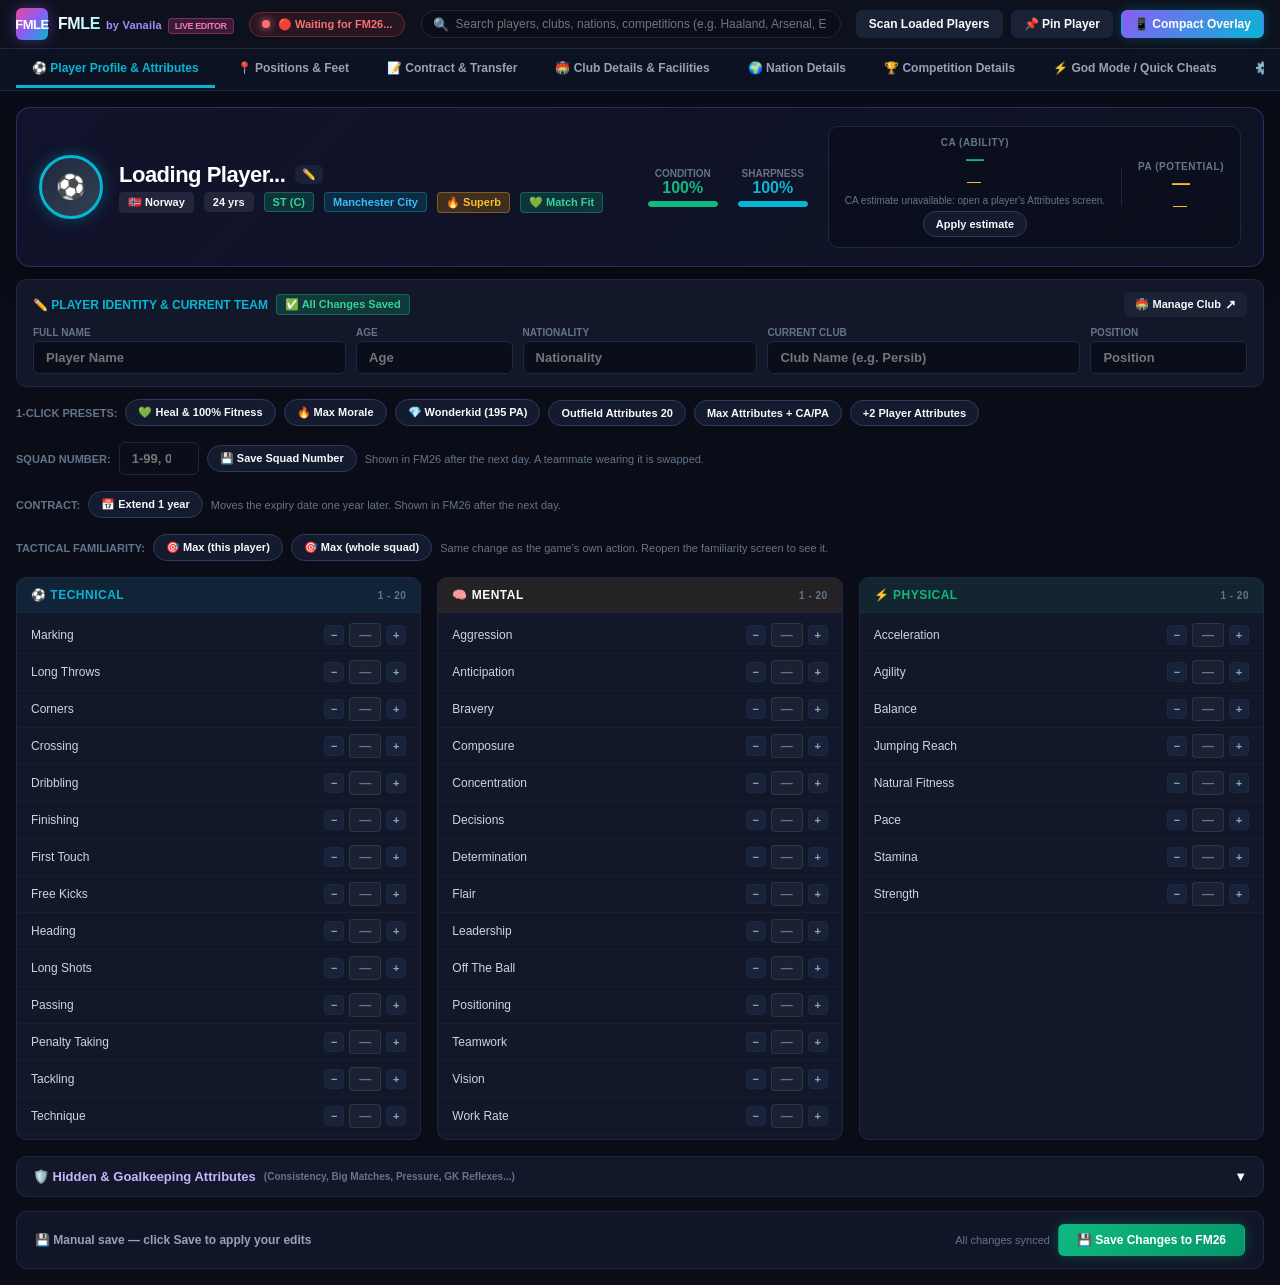
==== crates/fmlev-server/src/ui.html @ 1a57bc03 "fix: audit findings (rollback accounting, strict requests, native readback, UI save safety); docs an" ====
<!DOCTYPE html>
<html lang="en" class="dark">
<!-- Architecture Reference: Squad God Mode, Player Editor, Club Finances, Memory Scanner, fmlev 26 engine -->
<head>
  <meta charset="UTF-8">
  <meta name="viewport" content="width=device-width, initial-scale=1.0">
  <title>FMLE by Vanaila - Football Manager Live Editor</title>
  <style>
    :root {
      --bg-dark: #0a0d17;
      --bg-header: rgba(14, 18, 32, 0.96);
      --bg-card: #121829;
      --bg-card-hover: #182035;
      --bg-card-alt: #0e1424;
      --bg-input: #0a0e1a;
      --border-color: #1e2842;
      --border-light: #2d3b5e;
      --border-active: #06b6d4;

      --text-main: #f8fafc;
      --text-muted: #94a3b8;
      --text-dim: #64748b;

      /* Football Manager Attribute Colors */
      --fm-elite: #10b981;
      --fm-elite-bg: rgba(16, 185, 129, 0.16);
      --fm-elite-border: rgba(16, 185, 129, 0.4);

      --fm-good: #f59e0b;
      --fm-good-bg: rgba(245, 158, 11, 0.16);
      --fm-good-border: rgba(245, 158, 11, 0.4);

      --fm-avg: #94a3b8;
      --fm-avg-bg: rgba(148, 163, 184, 0.1);
      --fm-avg-border: rgba(148, 163, 184, 0.25);

      --fm-low: #ef4444;
      --fm-low-bg: rgba(239, 68, 68, 0.14);
      --fm-low-border: rgba(239, 68, 68, 0.35);

      --accent-cyan: #06b6d4;
      --accent-emerald: #10b981;
      --accent-purple: #8b5cf6;
      --accent-gold: #fbbf24;

      --radius-sm: 6px;
      --radius-md: 10px;
      --radius-lg: 14px;
    }

    * {
      box-sizing: border-box;
      margin: 0;
      padding: 0;
      font-family: -apple-system, BlinkMacSystemFont, "Segoe UI", Roboto, "Helvetica Neue", Arial, sans-serif;
    }

    body {
      background-color: var(--bg-dark);
      color: var(--text-main);
      min-height: 100vh;
      display: flex;
      flex-direction: column;
      overflow-x: hidden;
      font-size: 13px;
    }

    /* Scrollbars */
    ::-webkit-scrollbar { width: 6px; height: 6px; }
    ::-webkit-scrollbar-track { background: var(--bg-dark); }
    ::-webkit-scrollbar-thumb { background: #263352; border-radius: 3px; }
    ::-webkit-scrollbar-thumb:hover { background: #384b75; }

    /* Top Bar */
    header {
      background: var(--bg-header);
      backdrop-filter: blur(14px);
      border-bottom: 1px solid var(--border-color);
      position: sticky;
      top: 0;
      z-index: 100;
      padding: 8px 16px;
    }

    .topbar-container {
      max-width: 1440px;
      margin: 0 auto;
      display: flex;
      align-items: center;
      justify-content: space-between;
      gap: 12px;
      flex-wrap: wrap;
    }

    .brand-section {
      display: flex;
      align-items: center;
      gap: 10px;
    }

    .brand-logo {
      width: 32px;
      height: 32px;
      border-radius: var(--radius-sm);
      background: linear-gradient(135deg, #8b5cf6, #06b6d4);
      display: flex;
      align-items: center;
      justify-content: center;
      font-weight: 900;
      font-size: 15px;
      color: #fff;
      box-shadow: 0 0 14px rgba(139, 92, 246, 0.4);
    }

    .brand-name {
      font-weight: 800;
      font-size: 15px;
      letter-spacing: -0.4px;
      display: flex;
      align-items: center;
      gap: 6px;
    }

    .badge-sub {
      background: rgba(139, 92, 246, 0.2);
      color: #a78bfa;
      font-size: 9px;
      padding: 2px 6px;
      border-radius: 4px;
      font-weight: 700;
      border: 1px solid rgba(139, 92, 246, 0.35);
      text-transform: uppercase;
    }

    /* Auto-Sync Status Indicator */
    .sync-indicator {
      display: flex;
      align-items: center;
      gap: 8px;
      padding: 5px 12px;
      border-radius: 20px;
      font-size: 11px;
      font-weight: 600;
      cursor: pointer;
      transition: all 0.2s;
    }

    .sync-indicator.synced {
      background: rgba(16, 185, 129, 0.12);
      border: 1px solid rgba(16, 185, 129, 0.4);
      color: #34d399;
    }

    .sync-indicator.unsynced {
      background: rgba(239, 68, 68, 0.12);
      border: 1px solid rgba(239, 68, 68, 0.35);
      color: #f87171;
    }

    .sync-dot {
      width: 8px;
      height: 8px;
      border-radius: 50%;
      background: currentColor;
      box-shadow: 0 0 8px currentColor;
      animation: pulse 2s infinite;
    }

    @keyframes pulse {
      0%, 100% { opacity: 1; transform: scale(1); }
      50% { opacity: 0.5; transform: scale(0.9); }
    }

    /* Search Bar with Autocomplete Dropdown */
    .search-wrapper {
      position: relative;
      flex: 1;
      max-width: 420px;
      min-width: 240px;
    }

    .search-input-box {
      width: 100%;
      background: var(--bg-input);
      border: 1px solid var(--border-color);
      border-radius: 20px;
      padding: 6px 14px 6px 34px;
      color: var(--text-main);
      font-size: 12px;
      outline: none;
      transition: border-color 0.2s, box-shadow 0.2s;
    }

    .search-input-box:focus {
      border-color: var(--accent-cyan);
      box-shadow: 0 0 10px rgba(6, 182, 212, 0.25);
    }

    .search-icon {
      position: absolute;
      left: 12px;
      top: 50%;
      transform: translateY(-50%);
      font-size: 13px;
      color: var(--text-dim);
      pointer-events: none;
    }

    .search-clear {
      position: absolute;
      right: 12px;
      top: 50%;
      transform: translateY(-50%);
      cursor: pointer;
      color: var(--text-dim);
      display: none;
      font-size: 14px;
    }

    .search-dropdown {
      position: absolute;
      top: 100%;
      left: 0;
      right: 0;
      margin-top: 6px;
      background: #111728;
      border: 1px solid var(--border-light);
      border-radius: var(--radius-md);
      box-shadow: 0 14px 30px rgba(0, 0, 0, 0.65);
      z-index: 200;
      max-height: 380px;
      overflow-y: auto;
      display: none;
    }

    .search-section-title {
      padding: 6px 12px;
      font-size: 10px;
      font-weight: 700;
      color: var(--text-dim);
      text-transform: uppercase;
      letter-spacing: 0.5px;
      background: rgba(0, 0, 0, 0.2);
    }

    .search-item {
      padding: 8px 12px;
      display: flex;
      align-items: center;
      justify-content: space-between;
      cursor: pointer;
      transition: background 0.15s;
      border-bottom: 1px solid rgba(255, 255, 255, 0.04);
    }

    .search-item:hover, .search-item.highlighted {
      background: rgba(6, 182, 212, 0.12);
    }

    .search-item-info {
      display: flex;
      align-items: center;
      gap: 10px;
    }

    .search-item-avatar {
      width: 28px;
      height: 28px;
      border-radius: 50%;
      background: #1e2842;
      display: flex;
      align-items: center;
      justify-content: center;
      font-size: 11px;
      font-weight: 700;
      color: var(--accent-cyan);
    }

    .search-item-name {
      font-weight: 600;
      font-size: 12px;
      color: var(--text-main);
    }

    .search-item-meta {
      font-size: 11px;
      color: var(--text-muted);
    }

    .search-item-badge {
      font-size: 10px;
      padding: 2px 6px;
      border-radius: 4px;
      font-weight: 700;
      background: rgba(245, 158, 11, 0.15);
      color: #fbbf24;
      border: 1px solid rgba(245, 158, 11, 0.3);
    }

    /* Controls right */
    .top-controls {
      display: flex;
      align-items: center;
      gap: 8px;
    }

    .btn {
      padding: 6px 12px;
      border-radius: var(--radius-sm);
      font-size: 12px;
      font-weight: 600;
      border: 1px solid transparent;
      cursor: pointer;
      display: inline-flex;
      align-items: center;
      gap: 6px;
      transition: all 0.15s;
      background: #1a2236;
      color: var(--text-main);
    }

    .btn:hover {
      background: #232d47;
      border-color: #384b75;
    }

    .btn-primary {
      background: linear-gradient(135deg, #8b5cf6, #06b6d4);
      color: #fff;
      box-shadow: 0 0 12px rgba(6, 182, 212, 0.3);
    }

    .btn-primary:hover {
      background: linear-gradient(135deg, #7c3aed, #0891b2);
      box-shadow: 0 0 16px rgba(6, 182, 212, 0.5);
    }

    .btn-emerald {
      background: linear-gradient(135deg, #10b981, #059669);
      color: #fff;
      box-shadow: 0 0 12px rgba(16, 185, 129, 0.3);
    }

    .btn-emerald:hover {
      background: linear-gradient(135deg, #059669, #047857);
    }

    .btn-pinned {
      background: rgba(139, 92, 246, 0.25);
      border-color: #8b5cf6;
      color: #c4b5fd;
    }

    /* Tabs Bar */
    .tabs-nav {
      background: #0d1222;
      border-bottom: 1px solid var(--border-color);
      padding: 2px 16px;
    }

    .tabs-container {
      max-width: 1440px;
      margin: 0 auto;
      display: flex;
      gap: 6px;
      overflow-x: auto;
    }

    .tab-btn {
      padding: 10px 16px;
      font-size: 12px;
      font-weight: 700;
      color: var(--text-muted);
      background: transparent;
      border: none;
      border-bottom: 3px solid transparent;
      cursor: pointer;
      display: flex;
      align-items: center;
      gap: 7px;
      white-space: nowrap;
      transition: all 0.2s;
    }

    .tab-btn:hover {
      color: var(--text-main);
    }

    .tab-btn.active {
      color: var(--accent-cyan);
      border-bottom-color: var(--accent-cyan);
    }

    /* Main Container */
    main {
      flex: 1;
      max-width: 1440px;
      margin: 0 auto;
      width: 100%;
      padding: 16px;
    }

    .tab-view {
      display: none;
      animation: fadeIn 0.2s ease-in-out;
    }

    .tab-view.active {
      display: block;
    }

    @keyframes fadeIn {
      from { opacity: 0; transform: translateY(4px); }
      to { opacity: 1; transform: translateY(0); }
    }

    /* Card styling */
    .card {
      background: var(--bg-card);
      border: 1px solid var(--border-color);
      border-radius: var(--radius-md);
      padding: 16px;
      position: relative;
      margin-bottom: 14px;
    }

    /* Player Profile Header Card */
    .player-header-card {
      background: linear-gradient(135deg, rgba(30, 27, 75, 0.4), rgba(14, 20, 36, 0.95));
      border: 1px solid rgba(139, 92, 246, 0.3);
      border-radius: var(--radius-lg);
      padding: 18px 22px;
      display: flex;
      align-items: center;
      justify-content: space-between;
      gap: 20px;
      flex-wrap: wrap;
      box-shadow: 0 10px 30px rgba(0, 0, 0, 0.35);
    }

    .player-identity {
      display: flex;
      align-items: center;
      gap: 16px;
    }

    .player-avatar {
      width: 64px;
      height: 64px;
      border-radius: 50%;
      background: linear-gradient(135deg, #1e293b, #334155);
      border: 3px solid var(--accent-cyan);
      display: flex;
      align-items: center;
      justify-content: center;
      font-size: 24px;
      box-shadow: 0 0 16px rgba(6, 182, 212, 0.35);
    }

    .player-name-row {
      display: flex;
      align-items: center;
      gap: 10px;
      margin-bottom: 4px;
    }

    .player-name-display {
      font-size: 22px;
      font-weight: 800;
      color: #fff;
      letter-spacing: -0.5px;
    }

    .player-meta-row {
      display: flex;
      align-items: center;
      gap: 10px;
      flex-wrap: wrap;
    }

    .pill-badge {
      font-size: 11px;
      padding: 3px 8px;
      border-radius: 4px;
      font-weight: 700;
      display: inline-flex;
      align-items: center;
      gap: 5px;
    }

    .badge-pos {
      background: rgba(16, 185, 129, 0.2);
      color: #34d399;
      border: 1px solid rgba(16, 185, 129, 0.4);
    }

    .badge-club {
      background: rgba(6, 182, 212, 0.15);
      color: #38bdf8;
      border: 1px solid rgba(6, 182, 212, 0.35);
    }

    .badge-nat {
      background: rgba(255, 255, 255, 0.08);
      color: var(--text-main);
      border: 1px solid var(--border-color);
    }

    .badge-muted {
      background: rgba(100, 116, 139, 0.12);
      color: var(--text-dim);
      border: 1px dashed rgba(100, 116, 139, 0.35);
      font-style: italic;
    }

    .badge-live {
      display: inline-flex;
      align-items: center;
      gap: 3px;
      background: rgba(239, 68, 68, 0.2);
      border: 1px solid rgba(239, 68, 68, 0.5);
      color: #fca5a5;
      font-size: 10px;
      font-weight: 800;
      padding: 1px 7px;
      border-radius: 4px;
      letter-spacing: 0.5px;
      text-transform: uppercase;
      box-shadow: 0 0 8px rgba(239, 68, 68, 0.25);
      vertical-align: middle;
    }

    .live-badge-sm {
      background: rgba(239, 68, 68, 0.2);
      border: 1px solid rgba(239, 68, 68, 0.5);
      color: #fca5a5;
      font-size: 9px;
      font-weight: 800;
      padding: 0 4px;
      border-radius: 3px;
      vertical-align: middle;
      margin-left: 4px;
    }

    .synced-ago-text {
      font-size: 11px;
      color: var(--text-dim);
      font-weight: 500;
      vertical-align: middle;
      margin-left: 2px;
    }

    .badge-morale {
      background: rgba(245, 158, 11, 0.2);
      color: #fbbf24;
      border: 1px solid rgba(245, 158, 11, 0.4);
    }

    .badge-fit {
      background: rgba(16, 185, 129, 0.2);
      color: #34d399;
      border: 1px solid rgba(16, 185, 129, 0.4);
    }

    .badge-injured {
      background: rgba(239, 68, 68, 0.2);
      color: #f87171;
      border: 1px solid rgba(239, 68, 68, 0.4);
    }

    /* Player Fitness Rings */
    .fitness-metrics {
      display: flex;
      align-items: center;
      gap: 20px;
    }

    .metric-group {
      text-align: center;
    }

    .metric-bar-bg {
      width: 70px;
      height: 6px;
      background: #1e293b;
      border-radius: 3px;
      overflow: hidden;
      margin-top: 4px;
    }

    .metric-bar-fill {
      height: 100%;
      background: var(--accent-emerald);
      border-radius: 3px;
      transition: width 0.3s;
    }

    .metric-bar-fill.sharpness {
      background: var(--accent-cyan);
    }

    /* CA / PA Card */
    .ca-pa-container {
      display: flex;
      align-items: center;
      gap: 16px;
      background: rgba(10, 14, 26, 0.7);
      padding: 10px 16px;
      border-radius: var(--radius-md);
      border: 1px solid var(--border-color);
    }

    .ca-pa-block {
      text-align: center;
    }

    .ca-pa-label {
      font-size: 10px;
      font-weight: 700;
      color: var(--text-dim);
      text-transform: uppercase;
      letter-spacing: 0.5px;
    }

    .ca-pa-val-input {
      font-size: 18px;
      font-weight: 900;
      width: 52px;
      text-align: center;
      background: transparent;
      border: 1px solid transparent;
      border-radius: 4px;
      color: #fff;
      outline: none;
    }

    .ca-pa-val-input:hover, .ca-pa-val-input:focus {
      background: var(--bg-input);
      border-color: var(--accent-cyan);
    }

    .ca-color { color: var(--accent-emerald); }
    .pa-color { color: var(--accent-gold); }

    .star-rating {
      color: var(--accent-gold);
      font-size: 14px;
      letter-spacing: 2px;
      margin-top: 2px;
    }

    /* Presets Bar */
    .presets-bar {
      display: flex;
      align-items: center;
      gap: 8px;
      margin: 12px 0 16px;
      flex-wrap: wrap;
    }

    .preset-btn {
      padding: 6px 12px;
      border-radius: 20px;
      font-size: 11px;
      font-weight: 700;
      background: #141b2f;
      border: 1px solid var(--border-light);
      color: var(--text-main);
      cursor: pointer;
      display: inline-flex;
      align-items: center;
      gap: 6px;
      transition: all 0.15s;
    }

    .preset-btn:hover {
      border-color: var(--accent-cyan);
      transform: translateY(-1px);
      box-shadow: 0 4px 12px rgba(0, 0, 0, 0.3);
    }

    /* 3-Column Attribute Grid */
    .attributes-columns {
      display: grid;
      grid-template-columns: repeat(3, 1fr);
      gap: 16px;
      margin-bottom: 16px;
    }

    .attr-column-card {
      background: var(--bg-card);
      border: 1px solid var(--border-color);
      border-radius: var(--radius-md);
      overflow: hidden;
    }

    .attr-column-header {
      padding: 10px 14px;
      font-size: 12px;
      font-weight: 800;
      letter-spacing: 0.5px;
      text-transform: uppercase;
      border-bottom: 1px solid var(--border-color);
      display: flex;
      align-items: center;
      justify-content: space-between;
    }

    .header-tech { background: rgba(6, 182, 212, 0.08); color: var(--accent-cyan); }
    .header-mental { background: rgba(245, 158, 11, 0.08); color: var(--accent-good); }
    .header-phys { background: rgba(16, 185, 129, 0.08); color: var(--accent-emerald); }
    .header-hidden { background: rgba(139, 92, 246, 0.08); color: #c4b5fd; }

    .attr-list {
      padding: 4px 0;
    }

    .attr-row {
      display: flex;
      align-items: center;
      justify-content: space-between;
      padding: 6px 14px;
      border-bottom: 1px solid rgba(255, 255, 255, 0.03);
      transition: background 0.15s;
    }

    .attr-row:hover {
      background: rgba(255, 255, 255, 0.02);
    }

    .attr-name {
      font-weight: 500;
      font-size: 12px;
      color: #cbd5e1;
    }

    .attr-controls {
      display: flex;
      align-items: center;
      gap: 5px;
    }

    .attr-stepper {
      width: 20px;
      height: 20px;
      border-radius: 4px;
      background: #182238;
      border: 1px solid var(--border-color);
      color: var(--text-muted);
      cursor: pointer;
      display: flex;
      align-items: center;
      justify-content: center;
      font-size: 11px;
      font-weight: bold;
      transition: all 0.1s;
    }

    .attr-stepper:hover {
      background: var(--accent-cyan);
      color: #fff;
    }

    .attr-val-box {
      width: 32px;
      height: 24px;
      border-radius: 4px;
      text-align: center;
      font-weight: 800;
      font-size: 12px;
      line-height: 24px;
      cursor: text;
      border: 1px solid transparent;
      outline: none;
      padding: 0;
    }

    .attr-val-box:focus {
      border-color: var(--accent-cyan);
      box-shadow: 0 0 6px rgba(6, 182, 212, 0.35);
    }

    .attr-val-box::placeholder {
      color: var(--text-dim);
      opacity: 1;
    }

    /* Color Tiers for FM Attributes */
    .tier-elite {
      background: var(--fm-elite-bg);
      border-color: var(--fm-elite-border);
      color: #6ee7b7;
      font-weight: 900;
    }

    .tier-good {
      background: var(--fm-good-bg);
      border-color: var(--fm-good-border);
      color: #fde68a;
    }

    .tier-avg {
      background: var(--fm-avg-bg);
      border-color: var(--fm-avg-border);
      color: #cbd5e1;
    }

    .tier-low {
      background: var(--fm-low-bg);
      border-color: var(--fm-low-border);
      color: #fca5a5;
    }

    .tier-unexposed {
      background: rgba(100, 116, 139, 0.1);
      border-color: rgba(100, 116, 139, 0.25);
      color: var(--text-dim);
      cursor: help;
    }

    /* Manual Save Action Bar */
    .action-control-bar {
      display: flex;
      align-items: center;
      justify-content: space-between;
      gap: 16px;
      background: #101628;
      padding: 12px 18px;
      border-radius: var(--radius-md);
      border: 1px solid var(--border-color);
      margin-top: 14px;
    }

    .toggle-wrapper {
      display: flex;
      align-items: center;
      gap: 8px;
      font-size: 12px;
      font-weight: 600;
      color: var(--text-muted);
      cursor: pointer;
    }

    .switch {
      position: relative;
      display: inline-block;
      width: 36px;
      height: 20px;
    }

    .switch input { opacity: 0; width: 0; height: 0; }

    .slider {
      position: absolute;
      cursor: pointer;
      top: 0; left: 0; right: 0; bottom: 0;
      background-color: #334155;
      transition: .2s;
      border-radius: 20px;
    }

    .slider:before {
      position: absolute;
      content: "";
      height: 14px;
      width: 14px;
      left: 3px;
      bottom: 3px;
      background-color: white;
      transition: .2s;
      border-radius: 50%;
    }

    input:checked + .slider {
      background-color: var(--accent-cyan);
    }

    input:checked + .slider:before {
      transform: translateX(16px);
    }

    /* Contract Tab Layout */
    .form-grid {
      display: grid;
      grid-template-columns: repeat(auto-fit, minmax(280px, 1fr));
      gap: 16px;
    }

    .form-group {
      margin-bottom: 12px;
    }

    .form-label {
      font-size: 11px;
      font-weight: 700;
      color: var(--text-muted);
      margin-bottom: 6px;
      display: flex;
      justify-content: space-between;
      text-transform: uppercase;
      letter-spacing: 0.4px;
    }

    .form-control {
      width: 100%;
      background: var(--bg-input);
      border: 1px solid var(--border-color);
      border-radius: var(--radius-sm);
      padding: 8px 12px;
      color: var(--text-main);
      font-size: 13px;
      font-weight: 600;
      outline: none;
      transition: border-color 0.2s;
    }

    .form-control:focus {
      border-color: var(--accent-cyan);
    }

    /* Club & Squad God Mode Tab */
    .god-grid {
      display: grid;
      grid-template-columns: repeat(auto-fit, minmax(280px, 1fr));
      gap: 14px;
      margin-bottom: 20px;
    }

    .god-card {
      background: #10162a;
      border: 1px solid var(--border-color);
      border-radius: var(--radius-md);
      padding: 16px;
      display: flex;
      flex-direction: column;
      justify-content: space-between;
      transition: border-color 0.2s;
    }

    .god-card:hover {
      border-color: var(--border-light);
    }

    .god-card-title {
      font-weight: 800;
      font-size: 14px;
      margin-bottom: 6px;
      display: flex;
      align-items: center;
      gap: 8px;
    }

    .god-card-desc {
      font-size: 12px;
      color: var(--text-muted);
      margin-bottom: 14px;
      line-height: 1.4;
    }

    /* Facilities range sliders */
    .facility-row {
      display: flex;
      align-items: center;
      gap: 12px;
      margin-bottom: 10px;
    }

    .facility-name {
      width: 160px;
      font-weight: 600;
      font-size: 12px;
    }

    .facility-slider {
      flex: 1;
      accent-color: var(--accent-emerald);
      cursor: pointer;
    }

    .facility-val {
      width: 32px;
      text-align: center;
      font-weight: 800;
      padding: 2px 6px;
      border-radius: 4px;
    }

    /* Stepper Controls */
    .stepper-input-group {
      display: flex;
      align-items: center;
      gap: 6px;
    }

    .stepper-btn {
      width: 28px;
      height: 28px;
      border-radius: var(--radius-sm);
      background: #182238;
      border: 1px solid var(--border-color);
      color: var(--text-muted);
      cursor: pointer;
      display: flex;
      align-items: center;
      justify-content: center;
      font-size: 14px;
      font-weight: bold;
      transition: all 0.15s;
      flex-shrink: 0;
    }

    .stepper-btn:hover {
      background: var(--accent-cyan);
      color: #fff;
      border-color: var(--accent-cyan);
    }

    /* Youth Rating Gauge & Tiers */
    .youth-gauge-container {
      background: rgba(10, 14, 26, 0.85);
      border: 1px solid var(--border-color);
      border-radius: var(--radius-md);
      padding: 16px 20px;
      margin-bottom: 16px;
    }

    .gauge-header {
      display: flex;
      align-items: center;
      justify-content: space-between;
      margin-bottom: 8px;
    }

    .gauge-bar-track {
      width: 100%;
      height: 14px;
      background: #182238;
      border-radius: 7px;
      position: relative;
      overflow: hidden;
      margin: 10px 0;
      border: 1px solid rgba(255, 255, 255, 0.05);
    }

    .gauge-bar-fill {
      height: 100%;
      border-radius: 7px;
      background: linear-gradient(90deg, #ef4444 0%, #f59e0b 30%, #10b981 60%, #06b6d4 85%, #8b5cf6 100%);
      transition: width 0.3s cubic-bezier(0.4, 0, 0.2, 1);
      box-shadow: 0 0 12px rgba(6, 182, 212, 0.5);
    }

    .gauge-markers {
      display: flex;
      justify-content: space-between;
      font-size: 10px;
      color: var(--text-dim);
      font-weight: 600;
    }

    .rating-tier-badge {
      font-size: 11px;
      padding: 4px 10px;
      border-radius: 12px;
      font-weight: 700;
      letter-spacing: 0.3px;
      display: inline-flex;
      align-items: center;
      gap: 6px;
      transition: all 0.2s;
    }

    .tier-wonderkid {
      background: linear-gradient(135deg, rgba(139, 92, 246, 0.25), rgba(6, 182, 212, 0.25));
      border: 1px solid #8b5cf6;
      color: #c4b5fd;
      box-shadow: 0 0 12px rgba(139, 92, 246, 0.4);
    }

    /* Affiliated Clubs Manager */
    .affiliate-grid {
      display: grid;
      grid-template-columns: repeat(auto-fill, minmax(280px, 1fr));
      gap: 12px;
      margin: 12px 0;
    }

    .affiliate-card {
      background: #0e1424;
      border: 1px solid var(--border-color);
      border-radius: var(--radius-sm);
      padding: 12px;
      display: flex;
      flex-direction: column;
      justify-content: space-between;
      gap: 10px;
      transition: all 0.2s;
    }

    .affiliate-card:hover {
      border-color: var(--border-light);
      transform: translateY(-1px);
    }

    .affiliate-card-header {
      display: flex;
      align-items: center;
      justify-content: space-between;
    }

    .affiliate-card-title {
      font-weight: 700;
      font-size: 13px;
      color: var(--text-main);
      display: flex;
      align-items: center;
      gap: 6px;
    }

    .affiliate-badges {
      display: flex;
      flex-wrap: wrap;
      gap: 5px;
    }

    .affiliate-badge {
      font-size: 10px;
      padding: 2px 7px;
      border-radius: 4px;
      font-weight: 600;
      background: rgba(255, 255, 255, 0.05);
      color: var(--text-dim);
      border: 1px solid transparent;
    }

    .affiliate-badge.active {
      background: rgba(6, 182, 212, 0.15);
      color: #38bdf8;
      border-color: rgba(6, 182, 212, 0.35);
    }

    .affiliate-badge.fee {
      background: rgba(16, 185, 129, 0.15);
      color: #34d399;
      border-color: rgba(16, 185, 129, 0.35);
    }

    .affiliate-badge.haven {
      background: rgba(139, 92, 246, 0.18);
      color: #c4b5fd;
      border-color: rgba(139, 92, 246, 0.35);
    }

    .btn-remove-affiliate {
      background: rgba(239, 68, 68, 0.12);
      border: 1px solid rgba(239, 68, 68, 0.3);
      color: #f87171;
      padding: 3px 8px;
      border-radius: 4px;
      font-size: 11px;
      font-weight: 600;
      cursor: pointer;
      transition: all 0.15s;
    }

    .btn-remove-affiliate:hover {
      background: rgba(239, 68, 68, 0.25);
      border-color: #ef4444;
      color: #fff;
    }

    /* Toast */
    #toast-container {
      position: fixed;
      bottom: 20px;
      right: 20px;
      z-index: 99999;
      display: flex;
      flex-direction: column;
      gap: 8px;
      max-width: 380px;
    }

    .toast {
      background: rgba(18, 24, 42, 0.96);
      border: 1px solid var(--border-light);
      border-left: 4px solid var(--accent-cyan);
      backdrop-filter: blur(10px);
      padding: 12px 16px;
      border-radius: var(--radius-sm);
      font-size: 12px;
      box-shadow: 0 10px 25px rgba(0, 0, 0, 0.5);
      animation: slideIn 0.25s ease;
      display: flex;
      align-items: center;
      gap: 10px;
    }

    .toast.success { border-left-color: var(--accent-emerald); }
    .toast.warning { border-left-color: var(--accent-gold); }
    .toast.error { border-left-color: var(--fm-low); }

    @keyframes slideIn {
      from { transform: translateX(100%); opacity: 0; }
      to { transform: translateX(0); opacity: 1; }
    }

    /* Compact In-Game Overlay Mode */
    body.mode-compact-overlay {
      max-width: 440px;
      margin: 0 auto;
      border-left: 1px solid var(--border-color);
      border-right: 1px solid var(--border-color);
      background: #090c16;
    }

    body.mode-compact-overlay .topbar-container {
      flex-direction: column;
      align-items: stretch;
      gap: 8px;
    }

    body.mode-compact-overlay .search-wrapper {
      max-width: 100%;
    }

    body.mode-compact-overlay .attributes-columns {
      grid-template-columns: 1fr;
    }

    body.mode-compact-overlay .player-header-card {
      padding: 14px;
      flex-direction: column;
      align-items: stretch;
      gap: 12px;
    }

    body.mode-compact-overlay .player-name-display {
      font-size: 18px;
    }

    body.mode-compact-overlay .fitness-metrics {
      justify-content: space-between;
    }

    body.mode-compact-overlay .ca-pa-container {
      justify-content: space-around;
    }

    body.mode-compact-overlay .pitch-layout {
      grid-template-columns: 1fr;
    }

    /* Tactical Pitch & Position Editor */
    .pitch-layout {
      display: grid;
      grid-template-columns: 330px 1fr;
      gap: 20px;
      align-items: start;
    }

    .pitch-container {
      background: #09131d;
      border: 1px solid var(--border-color);
      border-radius: var(--radius-lg);
      padding: 16px;
      display: flex;
      flex-direction: column;
      align-items: center;
      box-shadow: 0 10px 25px rgba(0, 0, 0, 0.4);
    }

    .football-pitch {
      width: 290px;
      height: 440px;
      background: linear-gradient(180deg, #064e3b 0%, #047857 25%, #064e3b 50%, #047857 75%, #064e3b 100%);
      border: 2px solid rgba(255, 255, 255, 0.5);
      border-radius: 8px;
      position: relative;
      padding: 14px 10px;
      display: flex;
      flex-direction: column;
      justify-content: space-between;
      box-shadow: inset 0 0 40px rgba(0, 0, 0, 0.5);
      overflow: hidden;
    }

    /* Pitch Markings */
    .pitch-line-half {
      position: absolute;
      top: 50%;
      left: 0;
      right: 0;
      height: 1px;
      background: rgba(255, 255, 255, 0.35);
      pointer-events: none;
    }
    .pitch-circle-center {
      position: absolute;
      top: 50%;
      left: 50%;
      width: 70px;
      height: 70px;
      transform: translate(-50%, -50%);
      border: 1px solid rgba(255, 255, 255, 0.35);
      border-radius: 50%;
      pointer-events: none;
    }
    .pitch-box-top {
      position: absolute;
      top: 0;
      left: 50%;
      width: 120px;
      height: 48px;
      transform: translateX(-50%);
      border: 1px solid rgba(255, 255, 255, 0.35);
      border-top: none;
      pointer-events: none;
    }
    .pitch-box-bottom {
      position: absolute;
      bottom: 0;
      left: 50%;
      width: 120px;
      height: 48px;
      transform: translateX(-50%);
      border: 1px solid rgba(255, 255, 255, 0.35);
      border-bottom: none;
      pointer-events: none;
    }

    .pitch-row {
      display: flex;
      justify-content: space-around;
      align-items: center;
      position: relative;
      z-index: 2;
    }

    .pitch-node {
      width: 44px;
      height: 44px;
      border-radius: 50%;
      display: flex;
      flex-direction: column;
      align-items: center;
      justify-content: center;
      font-weight: 900;
      cursor: pointer;
      user-select: none;
      transition: all 0.15s ease;
      box-shadow: 0 4px 8px rgba(0, 0, 0, 0.5);
      border: 2px solid transparent;
      line-height: 1;
    }
    .pitch-node:hover {
      transform: scale(1.15);
      z-index: 10;
      box-shadow: 0 0 14px rgba(255, 255, 255, 0.8);
    }

    .pitch-node .node-role {
      font-size: 10px;
      letter-spacing: -0.3px;
    }
    .pitch-node .node-val {
      font-size: 11px;
      margin-top: 1px;
    }

    /* Position Color Tiers */
    .pos-natural {
      background: #10b981;
      color: #022c22;
      border-color: #a7f3d0;
      box-shadow: 0 0 12px rgba(16, 185, 129, 0.8);
    }
    .pos-accomplished {
      background: #059669;
      color: #ecfdf5;
      border-color: #6ee7b7;
    }
    .pos-competent {
      background: #f59e0b;
      color: #451a03;
      border-color: #fde68a;
    }
    .pos-unconvincing {
      background: #ea580c;
      color: #fff;
      border-color: #fed7aa;
    }
    .pos-ineffectual {
      background: rgba(15, 23, 42, 0.75);
      color: #94a3b8;
      border-color: rgba(255, 255, 255, 0.15);
      opacity: 0.75;
    }

    /* Foot Ability Card */
    .foot-card {
      background: var(--bg-card);
      border: 1px solid var(--border-color);
      border-radius: var(--radius-md);
      padding: 16px;
      margin-bottom: 16px;
    }
    .foot-row {
      display: flex;
      align-items: center;
      justify-content: space-between;
      gap: 16px;
      margin-top: 10px;
    }
    .foot-label-group {
      min-width: 120px;
    }
    .foot-name {
      font-size: 13px;
      font-weight: 700;
      color: #fff;
    }
    .foot-desc {
      font-size: 11px;
      color: var(--accent-cyan);
      font-weight: 600;
    }
    .foot-slider {
      flex: 1;
      accent-color: var(--accent-emerald);
      cursor: pointer;
    }
    .foot-rating-badge {
      font-size: 14px;
      font-weight: 800;
      width: 32px;
      text-align: right;
    }

    /* Positions Table Grid */
    .pos-table-grid {
      display: grid;
      grid-template-columns: repeat(auto-fill, minmax(170px, 1fr));
      gap: 10px;
      margin-top: 12px;
    }
    .pos-item-card {
      background: #111827;
      border: 1px solid var(--border-color);
      border-radius: var(--radius-sm);
      padding: 8px 12px;
      display: flex;
      align-items: center;
      justify-content: space-between;
      transition: border-color 0.15s;
    }
    .pos-item-card:hover {
      border-color: var(--accent-cyan);
    }
    .pos-item-left {
      display: flex;
      flex-direction: column;
    }
    .pos-item-name {
      font-size: 12px;
      font-weight: 800;
      color: #fff;
    }
    .pos-item-desc {
      font-size: 10px;
      font-weight: 600;
    }
    .pos-item-controls {
      display: flex;
      align-items: center;
      gap: 4px;
    }
  </style>
</head>
<body>

  <!-- Top Context & Auto-Sync Bar -->
  <header>
    <div class="topbar-container">
      <!-- Brand & Mode Title -->
      <div class="brand-section">
        <div class="brand-logo" style="background: linear-gradient(135deg, #ec4899, #8b5cf6, #06b6d4); font-size: 13px; font-weight: 900; letter-spacing: -0.5px;">FMLE</div>
        <div>
          <div class="brand-name" style="display: flex; align-items: baseline; gap: 6px;">
            <span style="background: linear-gradient(135deg, #ffffff, #a5f3fc); -webkit-background-clip: text; -webkit-text-fill-color: transparent; font-weight: 900; font-size: 16px;">FMLE</span>
            <span style="font-size: 11px; font-weight: 600; color: #a78bfa; letter-spacing: 0.2px;">by Vanaila</span>
            <span class="badge-sub" style="background: rgba(236, 72, 153, 0.2); border-color: rgba(236, 72, 153, 0.4); color: #f472b6;">Live Editor</span>
          </div>
        </div>
      </div>

      <!-- Live Sync Indicator -->
      <div id="sync-pill" class="sync-indicator unsynced" onclick="toggleAutoAttach()" title="Click to refresh connection to FM26">
        <span class="sync-dot"></span>
        <span id="sync-status-text">🔴 Waiting for FM26...</span>
      </div>

      <!-- Instant Search Bar -->
      <div class="search-wrapper">
        <span class="search-icon">🔍</span>
        <input
          id="global-search"
          type="text"
          class="search-input-box"
          placeholder="Search players, clubs, nations, competitions (e.g. Haaland, Arsenal, England, Premier League)..."
          autocomplete="off"
          oninput="handleSearchInput(this.value)"
          onkeydown="handleSearchKey(event)"
        >
        <span id="search-clear-btn" class="search-clear" onclick="clearSearch()">✕</span>

        <!-- Dropdown Popup -->
        <div id="search-results-dropdown" class="search-dropdown"></div>
      </div>

      <!-- Right Controls: Auto-Follow, Pin, Overlay Toggle -->
      <div class="top-controls">
        <button id="discover-players-btn" class="btn" onclick="discoverLoadedPlayers()" title="Open one player's Attributes screen first, then index loaded native player records for search">Scan Loaded Players</button>
        <!-- Follow / Pin Toggle Button -->
        <button id="pin-btn" class="btn" onclick="togglePinPlayer()" title="Pin player to stop auto-following game screen">
          📌 Pin Player
        </button>

        <!-- Overlay Mode Switcher -->
        <button id="overlay-mode-btn" class="btn btn-primary" onclick="toggleOverlayMode()" title="Toggle compact overlay HUD for in-game use">
          📱 Compact Overlay
        </button>
      </div>
    </div>
  </header>

  <!-- Navigation Bar -->
  <nav class="tabs-nav">
    <div class="tabs-container">
      <button class="tab-btn active" onclick="switchTab('tab-player')">
        ⚽ Player Profile & Attributes
      </button>
      <button class="tab-btn" onclick="switchTab('tab-positions')">
        📍 Positions & Feet
      </button>
      <button class="tab-btn" onclick="switchTab('tab-contract')">
        📝 Contract & Transfer
      </button>
      <button class="tab-btn" onclick="switchTab('tab-club')">
        🏟️ Club Details & Facilities
      </button>
      <button class="tab-btn" onclick="switchTab('tab-nation')">
        🌍 Nation Details
      </button>
      <button class="tab-btn" onclick="switchTab('tab-competition')">
        🏆 Competition Details
      </button>
      <button class="tab-btn" onclick="switchTab('tab-godmode')">
        ⚡ God Mode / Quick Cheats
      </button>
      <button class="tab-btn" onclick="switchTab('tab-status')">
        ⚙️ Game Sync & Diagnostics
      </button>
    </div>
  </nav>

  <!-- Main Content Views -->
  <main>

    <!-- VIEW 1: PLAYER PROFILE & ATTRIBUTES EDITOR (DEFAULT) -->
    <section id="tab-player" class="tab-view active">

      <!-- Player Header Card -->
      <div class="player-header-card">
        <div class="player-identity">
          <div id="player-avatar" class="player-avatar">⚽</div>
          <div>
            <div class="player-name-row">
              <span id="player-name" class="player-name-display">Loading Player...</span>
              <span id="player-live-badge" class="badge-live" style="display: none;" title="Live player active from FM26 game memory">LIVE</span>
              <span id="player-synced-ago" class="synced-ago-text" style="display: none;">Synced just now</span>
              <button class="btn" style="padding: 2px 6px; font-size: 11px;" onclick="promptEditName()" title="Edit Player Name">✏️</button>
            </div>
            <div class="player-meta-row">
              <span id="player-nat" class="pill-badge badge-nat">🇳🇴 Norway</span>
              <span id="player-age" class="pill-badge badge-nat">24 yrs</span>
              <span id="player-pos" class="pill-badge badge-pos">ST (C)</span>
              <span id="player-club" class="pill-badge badge-club" onclick="jumpToPlayerClub()" style="cursor: pointer;" title="Click to manage this club in Club Details">Manchester City</span>
              <span id="player-morale" class="pill-badge badge-morale">🔥 Superb</span>
              <span id="player-injury" class="pill-badge badge-fit">💚 Match Fit</span>
            </div>
          </div>
        </div>

        <!-- Fitness & Condition Rings -->
        <div class="fitness-metrics">
          <div class="metric-group">
            <div style="font-size: 10px; font-weight: 700; color: var(--text-dim);">CONDITION</div>
            <div id="disp-condition-pct" style="font-size: 16px; font-weight: 800; color: var(--accent-emerald);">100%</div>
            <div class="metric-bar-bg">
              <div id="fill-condition" class="metric-bar-fill" style="width: 100%;"></div>
            </div>
          </div>
          <div class="metric-group">
            <div style="font-size: 10px; font-weight: 700; color: var(--text-dim);">SHARPNESS</div>
            <div id="disp-sharpness-pct" style="font-size: 16px; font-weight: 800; color: var(--accent-cyan);">100%</div>
            <div class="metric-bar-bg">
              <div id="fill-sharpness" class="metric-bar-fill sharpness" style="width: 100%;"></div>
            </div>
          </div>

          <!-- Current & Potential Ability Block -->
          <div class="ca-pa-container">
            <div class="ca-pa-block">
              <div class="ca-pa-label">CA (Ability)</div>
              <input id="input-ca" type="text" inputmode="numeric" class="ca-pa-val-input ca-color" value="—" placeholder="—" onfocus="if(this.value==='—')this.value=''" oninput="handleCAInput(this.value)" onblur="handleCAChange(this.value)" onchange="handleCAChange(this.value)">
              <div id="star-rating-ca" class="star-rating">—</div>
              <div id="ca-suggestion" style="font-size: 10px; color: var(--text-dim); margin-top: 6px;" aria-live="polite">CA estimate unavailable: open a player's Attributes screen.</div>
              <button id="apply-ca-suggestion" class="preset-btn" type="button" onclick="applyRecommendedCA()" disabled style="margin-top: 5px;">Apply estimate</button>
            </div>
            <div style="width: 1px; height: 36px; background: var(--border-color);"></div>
            <div class="ca-pa-block">
              <div class="ca-pa-label">PA (Potential)</div>
              <input id="input-pa" type="text" inputmode="numeric" class="ca-pa-val-input pa-color" value="—" placeholder="—" onfocus="if(this.value==='—')this.value=''" oninput="handlePAInput(this.value)" onblur="handlePAChange(this.value)" onchange="handlePAChange(this.value)">
              <div id="star-rating-pa" class="star-rating">—</div>
            </div>
          </div>
        </div>
      </div>

      <!-- Player Identity & Current Club Quick Editor Bar -->
      <div class="card" style="margin: 12px 0; padding: 12px 16px;">
        <div style="display: flex; align-items: center; justify-content: space-between; margin-bottom: 10px;">
          <div style="display: flex; align-items: center; gap: 8px;">
            <span style="font-size: 12px; font-weight: 800; color: var(--accent-cyan); text-transform: uppercase;">✏️ Player Identity & Current Team</span>
            <span id="save-status-indicator" class="pill-badge badge-fit">✅ All Changes Saved</span>
          </div>
          <button class="btn" style="font-size: 11px; padding: 4px 10px; display: flex; align-items: center; gap: 4px;" onclick="jumpToPlayerClub()" title="Jump to player's current club in Club Details">
            <span>🏟️ Manage Club</span>
            <span style="font-size: 13px;">↗</span>
          </button>
        </div>
        <div style="display: grid; grid-template-columns: 2fr 1fr 1.5fr 2fr 1fr; gap: 10px;">
          <div>
            <label style="font-size: 10px; font-weight: 700; color: var(--text-dim); display: block; margin-bottom: 3px;">FULL NAME</label>
            <input id="edit-player-name" type="text" class="form-control" placeholder="Player Name" oninput="handlePlayerFieldChange('name', this.value)">
          </div>
          <div>
            <label style="font-size: 10px; font-weight: 700; color: var(--text-dim); display: block; margin-bottom: 3px;">AGE</label>
            <input id="edit-player-age" type="number" min="14" max="50" class="form-control" placeholder="Age" oninput="handlePlayerFieldChange('age', this.value)">
          </div>
          <div>
            <label style="font-size: 10px; font-weight: 700; color: var(--text-dim); display: block; margin-bottom: 3px;">NATIONALITY</label>
            <input id="edit-player-nat" type="text" class="form-control" placeholder="Nationality" oninput="handlePlayerFieldChange('nationality', this.value)">
          </div>
          <div>
            <label style="font-size: 10px; font-weight: 700; color: var(--text-dim); display: block; margin-bottom: 3px;">CURRENT CLUB</label>
            <input id="edit-player-club" type="text" class="form-control" placeholder="Club Name (e.g. Persib)" oninput="handlePlayerFieldChange('club_name', this.value)">
          </div>
          <div>
            <label style="font-size: 10px; font-weight: 700; color: var(--text-dim); display: block; margin-bottom: 3px;">POSITION</label>
            <input id="edit-player-pos" type="text" class="form-control" placeholder="Position" readonly title="Derived from aptitude ratings. Edit ratings in the Positions tab.">
          </div>
        </div>
      </div>

      <div id="player-write-support" style="font-size: 12px; color: var(--text-dim); margin-bottom: 12px;"></div>

      <!-- 1-Click Player Presets Bar -->
      <div class="presets-bar">
        <span style="font-size: 11px; font-weight: 700; color: var(--text-dim); text-transform: uppercase;">1-Click Presets:</span>
        <button class="preset-btn" onclick="applyPlayerPreset('heal')">💚 Heal & 100% Fitness</button>
        <button class="preset-btn" onclick="applyPlayerPreset('morale')">🔥 Max Morale</button>
        <button class="preset-btn" onclick="applyPlayerPreset('wonderkid')">💎 Wonderkid (195 PA)</button>
        <button class="preset-btn" onclick="applyPlayerPreset('max_outfield_attributes')">Outfield Attributes 20</button>
        <button class="preset-btn" onclick="applyPlayerPreset('goat')">Max Attributes + CA/PA</button>
        <button class="preset-btn" onclick="applyPlayerPreset('boost_all_2')">+2 Player Attributes</button>
      </div>
      <div class="presets-bar">
        <span style="font-size: 11px; font-weight: 700; color: var(--text-dim); text-transform: uppercase;">Squad Number:</span>
        <input id="squad-number-input" type="number" min="0" max="99" class="form-control" style="width: 80px;" placeholder="1-99, 0 = none">
        <button class="preset-btn" onclick="saveSquadNumber()">💾 Save Squad Number</button>
        <span style="font-size: 11px; color: var(--text-dim);">Shown in FM26 after the next day. A teammate wearing it is swapped.</span>
      </div>
      <div class="presets-bar">
        <span style="font-size: 11px; font-weight: 700; color: var(--text-dim); text-transform: uppercase;">Contract:</span>
        <button class="preset-btn" onclick="extendContract(1)">📅 Extend 1 year</button>
        <span style="font-size: 11px; color: var(--text-dim);">Moves the expiry date one year later. Shown in FM26 after the next day.</span>
      </div>
      <div class="presets-bar">
        <span style="font-size: 11px; font-weight: 700; color: var(--text-dim); text-transform: uppercase;">Tactical Familiarity:</span>
        <button class="preset-btn" onclick="maxFamiliarity(false)">🎯 Max (this player)</button>
        <button class="preset-btn" onclick="maxFamiliarity(true)">🎯 Max (whole squad)</button>
        <span style="font-size: 11px; color: var(--text-dim);">Same change as the game's own action. Reopen the familiarity screen to see it.</span>
      </div>

      <!-- Authentic FM 3-Column Attribute Table -->
      <div class="attributes-columns">
        <!-- Technical Column -->
        <div class="attr-column-card">
          <div class="attr-column-header header-tech">
            <span>⚽ Technical</span>
            <span style="font-size: 10px; color: var(--text-dim);">1 - 20</span>
          </div>
          <div id="list-technical" class="attr-list"></div>
        </div>

        <!-- Mental Column -->
        <div class="attr-column-card">
          <div class="attr-column-header header-mental">
            <span>🧠 Mental</span>
            <span style="font-size: 10px; color: var(--text-dim);">1 - 20</span>
          </div>
          <div id="list-mental" class="attr-list"></div>
        </div>

        <!-- Physical Column -->
        <div class="attr-column-card">
          <div class="attr-column-header header-phys">
            <span>⚡ Physical</span>
            <span style="font-size: 10px; color: var(--text-dim);">1 - 20</span>
          </div>
          <div id="list-physical" class="attr-list"></div>
        </div>
      </div>

      <!-- Collapsible Hidden & Goalkeeping Attributes Section -->
      <div class="card" style="padding: 12px 16px;">
        <div style="display: flex; align-items: center; justify-content: space-between; cursor: pointer;" onclick="toggleHiddenAttributes()">
          <div style="display: flex; align-items: center; gap: 8px; font-weight: 800; font-size: 13px; color: #c4b5fd;">
            <span>🛡️ Hidden & Goalkeeping Attributes</span>
            <span style="font-size: 10px; color: var(--text-dim);">(Consistency, Big Matches, Pressure, GK Reflexes...)</span>
          </div>
          <span id="hidden-toggle-arrow">▼</span>
        </div>
        <div id="hidden-attributes-panel" style="display: none; margin-top: 14px;">
          <div class="attributes-columns">
            <div class="attr-column-card">
              <div class="attr-column-header header-hidden">
                <span>🎭 Hidden Personality</span>
              </div>
              <div id="list-hidden" class="attr-list"></div>
            </div>
            <div class="attr-column-card" style="grid-column: span 2;">
              <div class="attr-column-header header-hidden">
                <span>🧤 Goalkeeping Attributes</span>
              </div>
              <div id="list-goalkeeping" class="attr-list" style="display: grid; grid-template-columns: 1fr 1fr;"></div>
            </div>
          </div>
        </div>
      </div>

      <!-- Manual Save Control Bar -->
      <div class="action-control-bar">
        <div class="toggle-wrapper">
          <span>💾 Manual save — click Save to apply your edits</span>
        </div>

        <div style="display: flex; gap: 8px; align-items: center;">
          <span id="last-saved-time" style="font-size: 11px; color: var(--text-dim);">All changes synced</span>
          <button class="btn btn-emerald" style="padding: 8px 18px;" onclick="applyPlayerChanges()">
            💾 Save Changes to FM26
          </button>
        </div>
      </div>
    </section>

    <!-- VIEW 2: PLAYER POSITIONS & FOOT ABILITY EDITOR -->
    <section id="tab-positions" class="tab-view">
      <div class="card" style="margin-bottom: 16px;">
        <div style="display: flex; align-items: center; justify-content: space-between; flex-wrap: wrap; gap: 12px; margin-bottom: 16px; border-bottom: 1px solid var(--border-color); padding-bottom: 12px;">
          <div>
            <div style="display: flex; align-items: center; gap: 8px;">
              <h2 id="pos-player-name" style="font-size: 18px; font-weight: 800;">Player Positions & Roles</h2>
              <span id="pos-summary-badge" class="pill-badge badge-pos">ST (C)</span>
              <span id="pos-foot-summary" class="pill-badge badge-nat">Right Only</span>
            </div>
            <div id="pos-club-name" style="font-size: 12px; color: var(--text-muted); margin-top: 2px;">Manchester City</div>
          </div>
          <div class="presets-bar" style="margin: 0;">
            <span style="font-size: 11px; font-weight: 700; color: var(--text-dim); text-transform: uppercase;">Presets:</span>
            <button class="preset-btn" onclick="applyPositionPreset('all_positions_20')">🌟 Total Football (All 20s)</button>
            <button class="preset-btn" onclick="applyPositionPreset('both_feet_20')">👟 Both Feet (20 L/R)</button>
            <button class="preset-btn" onclick="applyPositionPreset('pure_striker')">🎯 Pure Striker</button>
            <button class="preset-btn" onclick="applyPositionPreset('universal_winger')">⚡ Universal Winger</button>
            <button class="preset-btn" onclick="applyPositionPreset('midfield_maestro')">🧠 Midfield Maestro</button>
            <button class="preset-btn" onclick="applyPositionPreset('complete_defender')">🛡️ Complete Defender</button>
            <button class="preset-btn" onclick="applyPositionPreset('goalkeeper')">🧤 Goalkeeper</button>
          </div>
        </div>

        <!-- 2-Column Tactical Editor Layout -->
        <div style="display: flex; gap: 24px; align-items: flex-start; flex-wrap: wrap;">
          
          <!-- Column 1: Interactive Tactical Football Pitch -->
          <div class="football-pitch-container">
            <div style="font-size: 11px; font-weight: 800; text-transform: uppercase; letter-spacing: 0.5px; color: var(--text-muted); margin-bottom: 10px;">
              Tactical Pitch Matrix
            </div>

            <div class="football-pitch">
              <!-- Pitch Markings -->
              <div class="pitch-box-top"></div>
              <div class="pitch-circle-center"></div>
              <div class="pitch-line-half"></div>
              <div class="pitch-box-bottom"></div>

              <!-- Row 1: Striker -->
              <div class="pitch-row">
                <div class="pitch-node pos-natural" id="pitch-node-st" onclick="cyclePosition('st')" title="Striker (Centre)">
                  <span class="node-role">ST</span>
                  <span class="node-val" id="pitch-val-st">20</span>
                </div>
              </div>

              <!-- Row 2: Attacking Midfield -->
              <div class="pitch-row">
                <div class="pitch-node pos-ineffectual" id="pitch-node-aml" onclick="cyclePosition('aml')" title="Attacking Midfielder (Left)">
                  <span class="node-role">AML</span>
                  <span class="node-val" id="pitch-val-aml">1</span>
                </div>
                <div class="pitch-node pos-ineffectual" id="pitch-node-amc" onclick="cyclePosition('amc')" title="Attacking Midfielder (Centre)">
                  <span class="node-role">AMC</span>
                  <span class="node-val" id="pitch-val-amc">1</span>
                </div>
                <div class="pitch-node pos-ineffectual" id="pitch-node-amr" onclick="cyclePosition('amr')" title="Attacking Midfielder (Right)">
                  <span class="node-role">AMR</span>
                  <span class="node-val" id="pitch-val-amr">1</span>
                </div>
              </div>

              <!-- Row 3: Central & Wide Midfield -->
              <div class="pitch-row">
                <div class="pitch-node pos-ineffectual" id="pitch-node-ml" onclick="cyclePosition('ml')" title="Midfielder (Left)">
                  <span class="node-role">ML</span>
                  <span class="node-val" id="pitch-val-ml">1</span>
                </div>
                <div class="pitch-node pos-ineffectual" id="pitch-node-mc" onclick="cyclePosition('mc')" title="Midfielder (Centre)">
                  <span class="node-role">MC</span>
                  <span class="node-val" id="pitch-val-mc">1</span>
                </div>
                <div class="pitch-node pos-ineffectual" id="pitch-node-mr" onclick="cyclePosition('mr')" title="Midfielder (Right)">
                  <span class="node-role">MR</span>
                  <span class="node-val" id="pitch-val-mr">1</span>
                </div>
              </div>

              <!-- Row 4: Defensive Midfield & Wingbacks -->
              <div class="pitch-row">
                <div class="pitch-node pos-ineffectual" id="pitch-node-wbl" onclick="cyclePosition('wbl')" title="Wing Back (Left)">
                  <span class="node-role">WBL</span>
                  <span class="node-val" id="pitch-val-wbl">1</span>
                </div>
                <div class="pitch-node pos-ineffectual" id="pitch-node-dm" onclick="cyclePosition('dm')" title="Defensive Midfielder (Centre)">
                  <span class="node-role">DM</span>
                  <span class="node-val" id="pitch-val-dm">1</span>
                </div>
                <div class="pitch-node pos-ineffectual" id="pitch-node-wbr" onclick="cyclePosition('wbr')" title="Wing Back (Right)">
                  <span class="node-role">WBR</span>
                  <span class="node-val" id="pitch-val-wbr">1</span>
                </div>
              </div>

              <!-- Row 5: Defence -->
              <div class="pitch-row">
                <div class="pitch-node pos-ineffectual" id="pitch-node-dl" onclick="cyclePosition('dl')" title="Defender (Left)">
                  <span class="node-role">DL</span>
                  <span class="node-val" id="pitch-val-dl">1</span>
                </div>
                <div class="pitch-node pos-ineffectual" id="pitch-node-dc" onclick="cyclePosition('dc')" title="Defender (Centre)">
                  <span class="node-role">DC</span>
                  <span class="node-val" id="pitch-val-dc">1</span>
                </div>
                <div class="pitch-node pos-ineffectual" id="pitch-node-dr" onclick="cyclePosition('dr')" title="Defender (Right)">
                  <span class="node-role">DR</span>
                  <span class="node-val" id="pitch-val-dr">1</span>
                </div>
              </div>

              <!-- Row 6: Goalkeeper -->
              <div class="pitch-row">
                <div class="pitch-node pos-ineffectual" id="pitch-node-gk" onclick="cyclePosition('gk')" title="Goalkeeper">
                  <span class="node-role">GK</span>
                  <span class="node-val" id="pitch-val-gk">1</span>
                </div>
              </div>
            </div>

            <!-- Pitch Legend -->
            <div style="margin-top: 10px; font-size: 11px; color: var(--text-muted); display: flex; gap: 8px; flex-wrap: wrap; justify-content: center;">
              <span><b style="color: #10b981;">● 20</b> Natural</span>
              <span><b style="color: #059669;">● 15-19</b> Accomplished</span>
              <span><b style="color: #f59e0b;">● 10-14</b> Competent</span>
              <span><b style="color: #ea580c;">● 6-9</b> Unconvincing</span>
              <span><b style="color: #64748b;">● 1-5</b> Ineffectual</span>
            </div>
            <div style="font-size: 10px; color: var(--text-dim); text-align: center; margin-top: 4px;">
              💡 Click any position circle to cycle tier (20 ➔ 15 ➔ 10 ➔ 1)
            </div>
          </div>

          <!-- Column 2: Foot Abilities & Position Rating Steppers -->
          <div style="flex: 1; min-width: 320px; display: flex; flex-direction: column; gap: 16px;">
            
            <!-- Foot Ability Sliders -->
            <div class="foot-card">
              <div style="display: flex; justify-content: space-between; align-items: center; margin-bottom: 8px;">
                <h3 style="font-size: 12px; font-weight: 800; text-transform: uppercase; letter-spacing: 0.5px; color: var(--text-dim);">Foot Ability Ratings</h3>
                <span style="font-size: 11px; color: var(--text-dim);">1 (Very Weak) — 20 (Very Strong)</span>
              </div>

              <!-- Left Foot -->
              <div class="foot-row">
                <div class="foot-label-group">
                  <div class="foot-name">Left Foot</div>
                  <div id="foot-desc-left" class="foot-desc">Very Strong</div>
                </div>
                <input id="slider-foot-left" type="range" min="1" max="20" class="foot-slider" oninput="handleFootSlider('left', this.value)">
                <div id="foot-val-left" class="foot-rating-badge" style="color: var(--accent-emerald);">20</div>
              </div>

              <!-- Right Foot -->
              <div class="foot-row">
                <div class="foot-label-group">
                  <div class="foot-name">Right Foot</div>
                  <div id="foot-desc-right" class="foot-desc">Very Strong</div>
                </div>
                <input id="slider-foot-right" type="range" min="1" max="20" class="foot-slider" oninput="handleFootSlider('right', this.value)">
                <div id="foot-val-right" class="foot-rating-badge" style="color: var(--accent-emerald);">20</div>
              </div>
            </div>

            <!-- Position Ratings Matrix (14 Positions) -->
            <div class="card" style="margin: 0; padding: 14px;">
              <div style="display: flex; justify-content: space-between; align-items: center; margin-bottom: 10px;">
                <h3 style="font-size: 12px; font-weight: 800; text-transform: uppercase; letter-spacing: 0.5px; color: var(--text-dim);">
                  All 14 Tactical Positions
                </h3>
                <span style="font-size: 11px; color: var(--text-dim);">Click value or use - / + steppers</span>
              </div>
              <div class="pos-table-grid" id="pos-grid-container">
                <!-- Dynamically populated by JS renderPositionsTab() -->
              </div>
            </div>

            <!-- Quick Action & Save Bar -->
            <div style="display: flex; justify-content: space-between; align-items: center; background: var(--bg-card); border: 1px solid var(--border-color); border-radius: var(--radius-sm); padding: 12px 16px;">
              <div style="font-size: 12px; color: var(--text-muted);">
                <span>💾 Position and foot changes are pending until you click Save</span>
              </div>
              <button class="btn btn-emerald" style="padding: 8px 20px;" onclick="savePositionsToGame()">
                💾 Save Positions to FM26
              </button>
            </div>

          </div>
        </div>
      </div>
    </section>

    <!-- VIEW 3: CONTRACT, TRANSFER & PERSONAL -->
    <section id="tab-contract" class="tab-view">
      <div class="card">
        <div style="display: flex; align-items: center; justify-content: space-between; margin-bottom: 16px; border-bottom: 1px solid var(--border-color); padding-bottom: 12px;">
          <div>
            <h2 id="contract-player-name" style="font-size: 18px; font-weight: 800;">Contract & Dynamics</h2>
            <div id="contract-club-name" style="font-size: 12px; color: var(--text-muted);">Manchester City</div>
          </div>
          <div class="presets-bar" style="margin: 0;">
            <button class="preset-btn" onclick="applyPlayerPreset('extend_contract')">✍️ +5 Years Extension</button>
            <button class="preset-btn" onclick="applyPlayerPreset('free_release')">🔓 $0 Release Clause</button>
            <button class="preset-btn" onclick="applyPlayerPreset('morale')">❤️ Delighted & Loyal</button>
          </div>
        </div>

        <div class="form-grid">
          <!-- Weekly Wage -->
          <div class="form-group">
            <label class="form-label">
              <span>Weekly Wage (per week)</span>
              <span id="currency-symbol-label">USD ($)</span>
            </label>
            <div style="display: flex; gap: 8px;">
              <input title="Native weekly wage in GBP" id="contract-wage" type="number" class="form-control" value="400000" onchange="autoSaveContract('wage_per_week')">
              <button class="btn" onclick="adjustWage(50000)">+50k</button>
              <button class="btn" onclick="adjustWage(-50000)">-50k</button>
            </div>
          </div>

          <!-- Expiry Year -->
          <div class="form-group">
            <label class="form-label">Contract Expiry Year</label>
            <select id="contract-expiry" class="form-control" onchange="autoSaveContract('expiry_year')">
              <option value="2026">2026</option>
              <option value="2027">2027</option>
              <option value="2028">2028</option>
              <option value="2029">2029</option>
              <option value="2030">2030</option>
              <option value="2031">2031</option>
              <option value="2032">2032</option>
              <option value="2033">2033</option>
              <option value="2034">2034</option>
              <option value="2035">2035</option>
            </select>
          </div>

          <!-- Minimum Fee Release Clause -->
          <div class="form-group">
            <label class="form-label">
              <span>Release Clause</span>
              <span style="font-size: 10px; color: var(--accent-cyan); cursor: pointer;" onclick="document.getElementById('contract-release').value = 0; autoSaveContract('release_clause');">Set to $0 (Free)</span>
            </label>
            <input id="contract-release" type="number" class="form-control" value="200000000" onchange="autoSaveContract('release_clause')">
          </div>

          <!-- Squad Status -->
          <div class="form-group">
            <label class="form-label">Squad Status</label>
            <select id="contract-status" class="form-control" onchange="autoSaveContract('squad_status')">
              <option value="Star Player">Star Player</option>
              <option value="Important Player">Important Player</option>
              <option value="Regular Starter">Regular Starter</option>
              <option value="Squad Player">Squad Player</option>
              <option value="Impact Sub">Impact Sub</option>
              <option value="Breakthrough Prospect">Breakthrough Prospect</option>
              <option value="Youth Prospect">Youth Prospect</option>
            </select>
          </div>

          <!-- Player Happiness / Morale -->
          <div class="form-group">
            <label class="form-label">Player Happiness</label>
            <select id="contract-happiness" class="form-control" onchange="autoSaveContract('happiness')">
              <option value="Delighted">Delighted (Ecstatic)</option>
              <option value="Happy">Happy</option>
              <option value="Content">Content</option>
              <option value="Slightly Concerned">Slightly Concerned</option>
              <option value="Unhappy">Unhappy</option>
            </select>
          </div>
        </div>

        <div style="margin-top: 18px; display: flex; justify-content: flex-end;">
          <button class="btn btn-emerald" style="padding: 8px 20px;" onclick="saveContractToGame()">
            💾 Save Contract to FM26
          </button>
        </div>
      </div>

      <!-- NATIVE CONTRACT & TRANSFER ACTIONS -->
      <div id="transfer-actions-card" class="card" style="margin-top: 16px;">
        <div style="margin-bottom: 12px; border-bottom: 1px solid var(--border-color); padding-bottom: 8px;">
          <h3 style="font-size: 15px; font-weight: 800;">⚡ Native Transfer & Contract Lifecycle</h3>
          <div style="font-size: 11px; color: var(--text-muted); margin-top: 4px;">
            Release players as free agents, recall loans, move contracted players or sign free agents (first team squad must have a spare slot). Verified in game on a throwaway save; always use a backup.
          </div>
        </div>
        <div style="display: flex; gap: 12px; flex-wrap: wrap; align-items: center; justify-content: space-between;">
          <div style="display: flex; gap: 8px; flex-wrap: wrap;">
            <button id="btn-terminate-contract" class="btn" style="background: rgba(239, 68, 68, 0.15); border-color: rgba(239, 68, 68, 0.4); color: #ef4444;" onclick="terminateContract()">
              🚪 Terminate Contract (Free Agent)
            </button>
            <button id="btn-terminate-loan" class="btn" style="background: rgba(245, 158, 11, 0.15); border-color: rgba(245, 158, 11, 0.4); color: #f59e0b;" onclick="terminateLoan()">
              ↩️ Recall from Loan
            </button>
          </div>
          <div style="display: flex; gap: 8px; align-items: center;">
            <input id="transfer-target-club-id" type="number" class="form-control" placeholder="Target Club ID..." style="width: 140px; font-size: 12px;">
            <button id="btn-move-player" class="btn btn-emerald" style="padding: 6px 14px; font-size: 12px;" onclick="movePlayer()">
              📦 Move Player
            </button>
            <button id="btn-sign-free-agent" class="btn btn-emerald" style="padding: 6px 14px; font-size: 12px;" onclick="signFreeAgent()">
              ✍️ Sign Free Agent
            </button>
          </div>
        </div>
      </div>
    </section>

    <!-- VIEW 4: ADVANCED CLUB DETAILS, FACILITIES, BOARD & AFFILIATES -->
    <section id="tab-club" class="tab-view">
      <!-- Club Header -->
      <div class="player-header-card" style="background: linear-gradient(135deg, rgba(16, 185, 129, 0.15), rgba(10, 14, 26, 0.95)); border-color: rgba(16, 185, 129, 0.35);">
        <div>
          <div style="display: flex; align-items: center; gap: 10px; flex-wrap: wrap;">
            <h2 id="club-title" style="font-size: 22px; font-weight: 800;">Manchester City</h2>
            <span id="club-league-badge" class="pill-badge badge-club">Premier League</span>
            <span id="save-club-status-indicator" class="pill-badge badge-fit">✅ Synced with FM26</span>
          </div>
          <div style="display: flex; align-items: center; gap: 12px; margin-top: 6px; flex-wrap: wrap;">
            <span style="font-size: 11px; color: var(--text-muted);">Reputation:</span>
            <span id="club-rep-num" style="font-weight: 800; color: var(--accent-gold);">9,450 / 10,000</span>
            <span id="club-rep-stars" class="star-rating">★★★★★</span>
            <div style="display: flex; align-items: center; gap: 6px; margin-left: 10px;">
              <span style="font-size: 11px; color: var(--text-dim);">Switch Club:</span>
              <select id="club-switcher" class="form-control" style="width: auto; min-width: 170px; padding: 3px 8px; font-size: 11px;" onchange="if (this.value) selectSearchedClub(this.value)">
                <option value="">Select Club...</option>
              </select>
            </div>
          </div>
        </div>

        <div style="display: flex; gap: 8px; flex-wrap: wrap;">
          <button class="preset-btn" onclick="applyClubPreset('max_facilities')">⭐ Max Facilities (20/20)</button>
          <button class="preset-btn" onclick="applyClubPreset('add_50m')">💰 +$50M Transfer Budget</button>
          <button class="preset-btn" onclick="applyClubPreset('sugar_daddy')">💎 Sugar Daddy Takeover</button>
          <button class="preset-btn" onclick="applyClubPreset('wipe_debt')">🏦 Wipe All Debt</button>
          <button class="preset-btn" onclick="applyClubPreset('morale_squad')">❤️ Max Squad Morale</button>
          <button class="preset-btn" onclick="applyClubPreset('clear_bans')">🩹 Clear Bans & Fatigue</button>
        </div>
      </div>

      <!-- Left: Financial Budgets & Stadium (Unverified in live session; use Live Club Money card below) -->
      <div class="card" id="club-finances-card" style="margin: 16px 0;">
        <div style="font-size: 14px; font-weight: 800; margin-bottom: 12px; display: flex; align-items: center; justify-content: space-between;">
          <span>💰 Financial Budgets & Stadium</span>
          <span style="font-size: 11px; color: var(--text-dim);">Live Balance & Capacity</span>
        </div>

        <div class="form-group">
          <label class="form-label">
            <span>Overall Balance ($)</span>
            <span style="display: flex; gap: 4px;">
              <button type="button" class="btn" style="padding: 1px 6px; font-size: 10px;" onclick="adjustClubBalance(50000000)">+$50M</button>
              <button type="button" class="btn" style="padding: 1px 6px; font-size: 10px;" onclick="adjustClubBalance(-50000000)">-$50M</button>
            </span>
          </label>
          <input id="club-balance" type="number" class="form-control" value="220000000" oninput="markClubUnsaved()" onchange="autoSaveClub()">
        </div>

        <div class="form-group">
          <label class="form-label">
            <span>Transfer Budget ($)</span>
            <span style="display: flex; gap: 4px;">
              <button type="button" class="btn" style="padding: 1px 6px; font-size: 10px;" onclick="adjustTransferBudget(50000000)">+$50M</button>
              <button type="button" class="btn" style="padding: 1px 6px; font-size: 10px;" onclick="adjustTransferBudget(10000000)">+$10M</button>
              <button type="button" class="btn" style="padding: 1px 6px; font-size: 10px;" onclick="adjustTransferBudget(-10000000)">-$10M</button>
            </span>
          </label>
          <input id="club-transfer-budget" type="number" class="form-control" value="115000000" oninput="markClubUnsaved()" onchange="autoSaveClub()">
        </div>

        <div class="form-group">
          <label class="form-label">
            <span>Wage Budget ($ / week)</span>
            <span style="display: flex; gap: 4px;">
              <button type="button" class="btn" style="padding: 1px 6px; font-size: 10px;" onclick="adjustWageBudget(500000)">+500k</button>
              <button type="button" class="btn" style="padding: 1px 6px; font-size: 10px;" onclick="adjustWageBudget(-500000)">-500k</button>
            </span>
          </label>
          <input id="club-wage-budget" type="number" class="form-control" value="4200000" oninput="markClubUnsaved()" onchange="autoSaveClub()">
        </div>

        <div class="form-group">
          <label class="form-label">Max Wage Allowance ($ / week)</label>
          <input id="club-max-wage" type="number" class="form-control" value="600000" oninput="markClubUnsaved()" onchange="autoSaveClub()">
        </div>

        <div class="form-group">
          <label class="form-label">Stadium Name</label>
          <input id="club-stadium-name" type="text" class="form-control" value="Etihad Stadium" oninput="markClubUnsaved()" onchange="autoSaveClub()">
        </div>

        <div style="display: grid; grid-template-columns: 1fr 1fr; gap: 10px;">
          <div class="form-group">
            <label class="form-label">Stadium Capacity</label>
            <input id="club-stadium-cap" type="number" class="form-control" value="53400" oninput="markClubUnsaved()" onchange="autoSaveClub()">
          </div>
          <div class="form-group">
            <label class="form-label">Expansion Cap</label>
            <input id="club-stadium-exp" type="number" class="form-control" value="62000" oninput="markClubUnsaved()" onchange="autoSaveClub()">
          </div>
        </div>

        <button class="btn btn-emerald" style="width: 100%; margin-top: 8px;" onclick="saveClubToGame()">
          💾 Save Financial Budgets & Stadium
        </button>
      </div>

      <!-- Right: Facilities Matrix (1 - 20) with Stepper Controls -->
      <div class="card" id="club-facilities-card" data-live-editor="true" style="margin: 16px 0;">
        <div style="font-size: 14px; font-weight: 800; margin-bottom: 12px; display: flex; align-items: center; justify-content: space-between;">
          <span>🏗️ Facilities Matrix (1 - 20)</span>
          <button class="preset-btn" style="padding: 2px 8px; font-size: 10px;" onclick="applyClubPreset('max_facilities')">⭐ Max All (20/20)</button>
        </div>

        <div class="facility-row">
          <span class="facility-name" title="Governs squad training quality and attribute growth rates">Training Facilities</span>
          <button class="stepper-btn" onclick="stepClubFac('fac-training', -1)">−</button>
          <input id="fac-training" type="range" min="1" max="20" value="20" class="facility-slider" oninput="updateFacVal('fac-training-disp', this.value); markClubUnsaved();">
          <button class="stepper-btn" onclick="stepClubFac('fac-training', 1)">+</button>
          <span id="fac-training-disp" class="facility-val tier-elite" onclick="promptEditClubFac('fac-training', 'Training Facilities')" title="Click to enter 1-20" style="cursor: pointer;">20</span>
        </div>

        <div class="facility-row">
          <span class="facility-name" title="Governs youth training environment and development quality">Youth Facilities</span>
          <button class="stepper-btn" onclick="stepClubFac('fac-youth', -1)">−</button>
          <input id="fac-youth" type="range" min="1" max="20" value="20" class="facility-slider" oninput="updateFacVal('fac-youth-disp', this.value); markClubUnsaved();">
          <button class="stepper-btn" onclick="stepClubFac('fac-youth', 1)">+</button>
          <span id="fac-youth-disp" class="facility-val tier-elite" onclick="promptEditClubFac('fac-youth', 'Youth Facilities')" title="Click to enter 1-20" style="cursor: pointer;">20</span>
        </div>

        <div class="facility-row">
          <span class="facility-name" title="Determines youth intake talent pool quality and wonderkid newgen generation">Youth Recruitment</span>
          <button class="stepper-btn" onclick="stepClubFac('fac-recruitment', -1)">−</button>
          <input id="fac-recruitment" type="range" min="1" max="20" value="19" class="facility-slider" oninput="updateFacVal('fac-recruitment-disp', this.value); markClubUnsaved();">
          <button class="stepper-btn" onclick="stepClubFac('fac-recruitment', 1)">+</button>
          <span id="fac-recruitment-disp" class="facility-val tier-elite" onclick="promptEditClubFac('fac-recruitment', 'Youth Recruitment')" title="Click to enter 1-20" style="cursor: pointer;">19</span>
        </div>

        <div class="facility-row">
          <span class="facility-name" title="Governs the starting CA and fundamentals of newly generated youth candidates">Junior Coaching</span>
          <button class="stepper-btn" onclick="stepClubFac('fac-coaching', -1)">−</button>
          <input id="fac-coaching" type="range" min="1" max="20" value="19" class="facility-slider" oninput="updateFacVal('fac-coaching-disp', this.value); markClubUnsaved();">
          <button class="stepper-btn" onclick="stepClubFac('fac-coaching', 1)">+</button>
          <span id="fac-coaching-disp" class="facility-val tier-elite" onclick="promptEditClubFac('fac-coaching', 'Junior Coaching')" title="Click to enter 1-20" style="cursor: pointer;">19</span>
        </div>

        <div class="facility-row">
          <span class="facility-name" title="Governs data analysis infrastructure and tactical analytics">Data Analysis Facilities</span>
          <button class="stepper-btn" onclick="stepClubFac('fac-data-analysis', -1)">−</button>
          <input id="fac-data-analysis" type="range" min="1" max="20" value="18" class="facility-slider" oninput="updateFacVal('fac-data-analysis-disp', this.value); markClubUnsaved();">
          <button class="stepper-btn" onclick="stepClubFac('fac-data-analysis', 1)">+</button>
          <span id="fac-data-analysis-disp" class="facility-val tier-elite" onclick="promptEditClubFac('fac-data-analysis', 'Data Analysis Facilities')" title="Click to enter 1-20" style="cursor: pointer;">18</span>
        </div>

        <div class="facility-row">
          <span class="facility-name" title="Governs corporate suites and commercial revenue potential">Corporate Facilities</span>
          <button class="stepper-btn" onclick="stepClubFac('fac-corporate', -1)">−</button>
          <input id="fac-corporate" type="range" min="1" max="20" value="19" class="facility-slider" oninput="updateFacVal('fac-corporate-disp', this.value); markClubUnsaved();">
          <button class="stepper-btn" onclick="stepClubFac('fac-corporate', 1)">+</button>
          <span id="fac-corporate-disp" class="facility-val tier-elite" onclick="promptEditClubFac('fac-corporate', 'Corporate Facilities')" title="Click to enter 1-20" style="cursor: pointer;">19</span>
        </div>

        <button class="btn btn-emerald" style="width: 100%; margin-top: 14px;" onclick="saveClubToGame()">
          💾 Save Facilities to Game
        </button>
      </div>

      <!-- Board & Ownership and Affiliated Clubs Manager Grid -->
      <div style="display: grid; grid-template-columns: 1fr 1fr; gap: 16px; margin: 16px 0;">
        <!-- Board & Ownership -->
        <div class="card" id="club-board-card" data-live-editor="true">
          <div style="font-size: 14px; font-weight: 800; margin-bottom: 12px; display: flex; align-items: center; justify-content: space-between;">
            <span>👔 Board & Ownership</span>
            <button class="btn btn-secondary" style="padding: 2px 8px; font-size: 10px; border-color: rgba(139, 92, 246, 0.4); color: #c4b5fd;" onclick="applyInvincibleBoard()">🛡️ Board Immunity</button>
          </div>

          <div class="form-group">
            <label class="form-label">
              <span>Sugar Daddy Status</span>
              <span id="sugar-daddy-badge" class="pill-badge badge-pos">None</span>
            </label>
            <select id="club-sugar-daddy" class="form-control" onchange="handleSugarDaddySelect(this.value)">
              <option value="None">None (Standard Club Economy)</option>
              <option value="FrontEnd">FrontEnd (Substantial Early Injections)</option>
              <option value="Underwriter">Underwriter (Covers Deficits & Wipes Debt)</option>
              <option value="Foreground">Foreground (Limitless Wealth / State-Backed)</option>
            </select>
            <div id="sugar-daddy-desc" style="font-size: 11px; color: var(--text-dim); margin-top: 5px;">
              Regular commercial backing without benefactor support.
            </div>
          </div>

          <div class="facility-row" style="margin-top: 14px; opacity: 0.6;">
            <span class="facility-name">Board Patience (Unverified)</span>
            <button class="stepper-btn" disabled data-unverified="true" onclick="stepPatience(-1)">−</button>
            <input id="club-board-patience" type="range" min="1" max="20" value="15" class="facility-slider" disabled data-unverified="true" oninput="updateDisp('disp-patience', this.value); markClubUnsaved();" onchange="autoSaveClub()">
            <button class="stepper-btn" disabled data-unverified="true" onclick="stepPatience(1)">+</button>
            <span id="disp-patience" class="facility-val tier-elite" style="cursor: not-allowed;">15</span>
          </div>

          <div style="margin: 14px 0 10px; opacity: 0.6;">
            <div style="display: flex; justify-content: space-between; font-size: 11px; font-weight: 700; color: var(--text-muted); margin-bottom: 4px;">
              <span>FAN CONFIDENCE (Unverified)</span>
              <span id="disp-fan-conf">85%</span>
            </div>
            <input id="club-fan-confidence" type="range" min="1" max="100" value="85" disabled data-unverified="true" style="width: 100%; accent-color: var(--accent-emerald);" oninput="document.getElementById('disp-fan-conf').innerText = this.value + '%'; markClubUnsaved();" onchange="autoSaveClub()">
          </div>

          <div style="margin: 14px 0 10px; opacity: 0.6;">
            <div style="display: flex; justify-content: space-between; font-size: 11px; font-weight: 700; color: var(--text-muted); margin-bottom: 4px;">
              <span>BOARD CONFIDENCE (Unverified)</span>
              <span id="disp-board-conf">88%</span>
            </div>
            <input id="club-board-confidence" type="range" min="1" max="100" value="88" disabled data-unverified="true" style="width: 100%; accent-color: var(--accent-cyan);" oninput="document.getElementById('disp-board-conf').innerText = this.value + '%'; markClubUnsaved();" onchange="autoSaveClub()">
          </div>

          <div style="margin: 14px 0 10px;">
            <div style="display: flex; justify-content: space-between; font-size: 11px; font-weight: 700; color: var(--text-muted); margin-bottom: 4px;">
              <span>TRANSFER REVENUE RETENTION</span>
              <span id="disp-retention">100%</span>
            </div>
            <input id="club-transfer-retention" type="range" min="0" max="100" value="100" style="width: 100%; accent-color: var(--accent-gold);" oninput="document.getElementById('disp-retention').innerText = this.value + '%'; markClubUnsaved();" onchange="autoSaveClub()">
          </div>

          <button class="btn btn-emerald" style="width: 100%; margin-top: 10px;" onclick="saveClubToGame()">
            💾 Save Board & Ownership Settings
          </button>
        </div>

        <!-- Affiliated Clubs Manager -->
        <div class="card">
          <div style="font-size: 14px; font-weight: 800; margin-bottom: 12px; display: flex; align-items: center; justify-content: space-between;">
            <span>🤝 Affiliated Clubs Manager</span>
            <span id="affiliates-count-badge" class="pill-badge badge-pos">0 Active</span>
          </div>

          <!-- Active Affiliates Container -->
          <div id="affiliates-list" class="affiliate-grid" style="max-height: 240px; overflow-y: auto;">
            <!-- Populated dynamically via JS -->
            <div style="color: var(--text-muted); font-size: 12px; padding: 10px; text-align: center;">No affiliates loaded</div>
          </div>

          <!-- Add New Affiliate Row -->
          <div style="background: rgba(10, 14, 26, 0.7); border: 1px dashed var(--border-light); border-radius: var(--radius-sm); padding: 12px; margin-top: 12px;">
            <div style="font-size: 11px; font-weight: 800; color: var(--accent-cyan); text-transform: uppercase; margin-bottom: 8px;">
              ➕ Link New Affiliate Club
            </div>
            <div style="display: grid; grid-template-columns: 80px 1fr 110px; gap: 8px; margin-bottom: 8px;">
              <input id="new-aff-id" type="number" class="form-control" placeholder="Club ID" value="2003" title="Target Affiliate Club ID">
              <input id="new-aff-name" type="text" class="form-control" placeholder="Affiliate Club Name (e.g. Lommel SK)">
              <input id="new-aff-fee" type="number" class="form-control" placeholder="Fee ($)" value="150000" title="Annual Fee">
            </div>

            <div style="display: flex; gap: 12px; flex-wrap: wrap; margin-bottom: 10px; font-size: 11px; color: var(--text-muted);">
              <label style="display: flex; align-items: center; gap: 4px; cursor: pointer;">
                <input id="new-aff-option" type="checkbox" checked> First Option
              </label>
              <label style="display: flex; align-items: center; gap: 4px; cursor: pointer;">
                <input id="new-aff-loans" type="checkbox" checked> Send Loans
              </label>
              <label style="display: flex; align-items: center; gap: 4px; cursor: pointer;">
                <input id="new-aff-scout" type="checkbox" checked> Shared Scouting
              </label>
              <label style="display: flex; align-items: center; gap: 4px; cursor: pointer;">
                <input id="new-aff-haven" type="checkbox"> Work Permit Haven
              </label>
            </div>

            <button class="btn btn-primary" style="width: 100%;" onclick="submitNewAffiliate()">
              ➕ Add Affiliate Link
            </button>
          </div>
        </div>
      </div>

      <!-- Dedicated Squad God Mode & Cheats Callout Banner -->
      <div style="margin-top: 20px; background: rgba(139, 92, 246, 0.1); border: 1px solid rgba(139, 92, 246, 0.35); border-radius: var(--radius-sm); padding: 14px 18px; display: flex; align-items: center; justify-content: space-between;">
        <div>
          <div style="font-weight: 800; font-size: 13px; color: #c4b5fd;">⚡ Squad God Mode & Live Cheats</div>
          <div style="font-size: 11px; color: var(--text-dim); margin-top: 2px;">Whole-squad fitness cures, max morale, injury removals, and built-in IGE unlocks are organized in the dedicated God Mode tab.</div>
        </div>
        <button class="btn btn-primary" onclick="switchTab('tab-godmode')">
          ⚡ Open God Mode & Quick Cheats ↗
        </button>
      </div>
        <!-- Live native club money (verified fields only) -->
      <div class="card" id="club-money-card" data-live-editor="true" style="margin-top: 16px;">
        <div style="font-size: 14px; font-weight: 800; margin-bottom: 8px;">💷 Live Club Money (raw GBP)</div>
        <p style="font-size: 12px; color: var(--text-dim); margin-bottom: 10px;">
          Balance and transfer budget are read and written natively and show after you reopen Club &gt; Finances. Balance survives day ticks; month-end persistence is unconfirmed.
        </p>
        <div style="display: grid; grid-template-columns: 1fr 1fr; gap: 8px;">
          <input id="club-money-balance" type="number" class="form-control" placeholder="Balance">
          <input id="club-money-transfer" type="number" class="form-control" placeholder="Transfer budget">
        </div>
        <div style="display: flex; gap: 8px; margin-top: 8px;">
          <button class="btn" onclick="loadClubMoney()">Load from game</button>
          <button class="btn btn-emerald" onclick="saveClubMoney()">💾 Save Club Money</button>
        </div>
      </div>
    </section>

    <!-- VIEW 5: NATION DETAILS & YOUTH RATING GAUGE -->
    <section id="tab-nation" class="tab-view">
      <!-- Nation Header -->
      <div class="player-header-card" style="background: linear-gradient(135deg, rgba(6, 182, 212, 0.15), rgba(10, 14, 26, 0.95)); border-color: rgba(6, 182, 212, 0.35);">
        <div style="display: flex; align-items: center; gap: 14px;">
          <div id="nation-flag-avatar" class="player-avatar" style="border-color: var(--accent-cyan);">🏴󠁧󠁢󠁥󠁮󠁧󠁿</div>
          <div>
            <div style="display: flex; align-items: center; gap: 10px;">
              <h2 id="nation-name" style="font-size: 22px; font-weight: 800;">England</h2>
              <span id="nation-code" class="pill-badge badge-nat">ENG</span>
              <span id="nation-continent" class="pill-badge badge-pos">Europe</span>
            </div>
            <div style="display: flex; align-items: center; gap: 12px; margin-top: 6px;">
              <span style="font-size: 11px; color: var(--text-muted);">International Reputation:</span>
              <span id="nation-rep-num" style="font-weight: 800; color: var(--accent-gold);">8,800 / 10,000</span>
              <span id="nation-rep-stars" class="star-rating">★★★★☆</span>
            </div>
          </div>
        </div>

        <div style="display: flex; gap: 8px; flex-wrap: wrap;">
          <button class="preset-btn" style="background: linear-gradient(135deg, rgba(139, 92, 246, 0.3), rgba(6, 182, 212, 0.3)); border-color: var(--accent-cyan);" onclick="applyNationPreset('golden_generation')">
            ⭐ Trigger Golden Generation (Rating 200)
          </button>
          <button class="btn btn-emerald" onclick="saveNationToGame()">
            💾 Save Nation to Game
          </button>
        </div>
      </div>

      <!-- Visual Youth Rating Gauge & Slider (1 - 200) -->
      <div class="youth-gauge-container" id="nation-youth-card" data-live-editor="true">
        <div class="gauge-header">
          <div>
            <span style="font-size: 13px; font-weight: 800; text-transform: uppercase; letter-spacing: 0.5px; color: var(--accent-cyan);">🧬 National Youth Rating Gauge (1 - 200)</span>
            <span style="font-size: 11px; color: var(--text-dim); margin-left: 8px;">Controls raw newgen wonderkid spawn potential</span>
          </div>
          <div style="display: flex; align-items: center; gap: 10px;">
            <span id="nation-youth-val" style="font-size: 20px; font-weight: 900; color: #fff;">145</span>
            <span style="font-size: 13px; color: var(--text-dim);">/ 200</span>
            <span id="nation-youth-tier" class="rating-tier-badge tier-elite">Tier 2: Elite Football Power</span>
          </div>
        </div>

        <div class="gauge-bar-track">
          <div id="nation-youth-gauge-fill" class="gauge-bar-fill" style="width: 72.5%;"></div>
        </div>

        <div class="gauge-markers">
          <span>1: Obscure</span>
          <span>60: Grassroots</span>
          <span>110: Developing</span>
          <span>145: Established</span>
          <span>175: Elite Power</span>
          <span>200: Wonderkid Hotbed</span>
        </div>

        <div style="display: flex; align-items: center; gap: 12px; margin-top: 14px;">
          <button class="stepper-btn" onclick="stepNationStat('youth_rating', -1)">−</button>
          <input id="nation-youth-slider" type="range" min="1" max="200" value="145" class="facility-slider" style="accent-color: var(--accent-cyan);" oninput="handleYouthRatingInput(this.value)">
          <button class="stepper-btn" onclick="stepNationStat('youth_rating', 1)">+</button>
        </div>
      </div>

      <!-- Card 1: Economic & Governance Macro -->
      <div class="card" id="nation-macro-card" data-live-editor="true" style="margin: 16px 0;">
        <div style="font-size: 14px; font-weight: 800; margin-bottom: 12px; display: flex; align-items: center; justify-content: space-between;">
          <span>🌐 Macro & Economic Factors</span>
          <button class="btn btn-emerald" style="padding: 3px 10px; font-size: 11px;" onclick="saveNationToGame()">💾 Save Nation</button>
        </div>

        <div class="form-group">
          <label class="form-label">International Reputation (1 - 10,000)</label>
          <div class="stepper-input-group">
            <input id="nation-reputation" type="number" min="1" max="10000" class="form-control" value="8800" onchange="handleNationRepChange(this.value)">
          </div>
        </div>

        <div class="form-group">
          <label class="form-label">State of Development</label>
          <select id="nation-development" class="form-control">
            <option value="0">0: Third World / Emerging Nation</option>
            <option value="1">1: Developing Economy</option>
            <option value="2" selected>2: Developed Nation</option>
          </select>
        </div>

        <div class="facility-row">
          <span class="facility-name">Economic Factor (1-20)</span>
          <button class="stepper-btn" onclick="stepNationStat('economic_factor', -1)">−</button>
          <input id="nation-economic" type="range" min="1" max="20" value="19" class="facility-slider" oninput="updateDisp('disp-nation-econ', this.value)">
          <button class="stepper-btn" onclick="stepNationStat('economic_factor', 1)">+</button>
          <span id="disp-nation-econ" class="facility-val tier-elite">19</span>
        </div>

        <div class="form-group">
          <label class="form-label">Population</label>
          <div class="stepper-input-group">
            <input id="nation-population" type="number" min="1" max="2000000000" class="form-control" value="50000000" onchange="debouncedSaveNation()">
          </div>
        </div>

        <div class="facility-row" style="opacity: 0.6;">
          <span class="facility-name">FA Financial Power (Unverified)</span>
          <button class="stepper-btn" disabled data-unverified="true" onclick="stepNationStat('fa_financial_power', -1)">−</button>
          <input id="nation-fa-power" type="range" min="1" max="20" value="18" class="facility-slider" disabled data-unverified="true">
          <button class="stepper-btn" disabled data-unverified="true" onclick="stepNationStat('fa_financial_power', 1)">+</button>
          <span id="disp-nation-fa" class="facility-val tier-elite" style="cursor: not-allowed;">18</span>
        </div>

        <div class="facility-row" style="opacity: 0.6;">
          <span class="facility-name">Tax Rate (Unverified)</span>
          <button class="stepper-btn" disabled data-unverified="true" onclick="stepNationStat('tax_rate', -5)">−</button>
          <input id="nation-tax-rate" type="range" min="0" max="100" value="45" class="facility-slider" disabled data-unverified="true">
          <button class="stepper-btn" disabled data-unverified="true" onclick="stepNationStat('tax_rate', 5)">+</button>
          <span id="disp-nation-tax" class="facility-val tier-good" style="width: 42px; cursor: not-allowed;">45%</span>
        </div>

        <div class="facility-row" style="opacity: 0.6;">
          <span class="facility-name">Corruption Index (Unverified)</span>
          <button class="stepper-btn" disabled data-unverified="true" onclick="stepNationStat('corruption_index', -1)">−</button>
          <input id="nation-corruption" type="range" min="0" max="20" value="2" class="facility-slider" disabled data-unverified="true">
          <button class="stepper-btn" disabled data-unverified="true" onclick="stepNationStat('corruption_index', 1)">+</button>
          <span id="disp-nation-corruption" class="facility-val tier-elite" style="cursor: not-allowed;">2</span>
        </div>

        <div class="facility-row" style="opacity: 0.6;">
          <span class="facility-name">Game Importance (Unverified)</span>
          <button class="stepper-btn" disabled data-unverified="true" onclick="stepNationStat('game_importance', -1)">−</button>
          <input id="nation-game-importance" type="range" min="1" max="20" value="20" class="facility-slider" disabled data-unverified="true">
          <button class="stepper-btn" disabled data-unverified="true" onclick="stepNationStat('game_importance', 1)">+</button>
          <span id="disp-nation-importance" class="facility-val tier-elite" style="cursor: not-allowed;">20</span>
        </div>

        <button class="btn btn-emerald" style="width: 100%; margin-top: 14px;" onclick="saveNationToGame()">
          💾 Save Nation Macro & Youth
        </button>
      </div>

      <!-- Card 2: Youth Facilities, Coaching & Recruitment Averages (Unverified in live session) -->
      <div class="card" id="nation-averages-card" style="margin: 16px 0;">
          <div style="font-size: 14px; font-weight: 800; margin-bottom: 12px; display: flex; align-items: center; gap: 8px;">
            <span>🌱 National Youth System Averages (1 - 20)</span>
          </div>

          <div style="font-size: 11px; color: var(--text-dim); margin-bottom: 16px; line-height: 1.5;">
            These nationwide baseline metrics govern the training quality, coaching standards, and grassroots scouting networks for youth academy newgens generated across every club in the nation.
          </div>

          <div class="facility-row">
            <span class="facility-name">Youth Facilities Avg</span>
            <button class="stepper-btn" onclick="stepNationStat('youth_facilities_avg', -1)">−</button>
            <input id="nation-fac-avg" type="range" min="1" max="20" value="17" class="facility-slider" oninput="updateDisp('disp-nation-fac-avg', this.value)">
            <button class="stepper-btn" onclick="stepNationStat('youth_facilities_avg', 1)">+</button>
            <span id="disp-nation-fac-avg" class="facility-val tier-elite">17</span>
          </div>

          <div class="facility-row">
            <span class="facility-name">Youth Coaching Avg</span>
            <button class="stepper-btn" onclick="stepNationStat('youth_coaching_avg', -1)">−</button>
            <input id="nation-coaching-avg" type="range" min="1" max="20" value="16" class="facility-slider" oninput="updateDisp('disp-nation-coaching-avg', this.value)">
            <button class="stepper-btn" onclick="stepNationStat('youth_coaching_avg', 1)">+</button>
            <span id="disp-nation-coaching-avg" class="facility-val tier-elite">16</span>
          </div>

          <div class="facility-row">
            <span class="facility-name">Youth Recruitment Avg</span>
            <button class="stepper-btn" onclick="stepNationStat('youth_recruitment_avg', -1)">−</button>
            <input id="nation-recruitment-avg" type="range" min="1" max="20" value="17" class="facility-slider" oninput="updateDisp('disp-nation-rec-avg', this.value)">
            <button class="stepper-btn" onclick="stepNationStat('youth_recruitment_avg', 1)">+</button>
            <span id="disp-nation-rec-avg" class="facility-val tier-elite">17</span>
          </div>

          <div style="background: rgba(16, 185, 129, 0.08); border: 1px solid rgba(16, 185, 129, 0.25); border-radius: var(--radius-sm); padding: 12px; margin-top: 24px;">
            <div style="font-weight: 700; font-size: 12px; color: #34d399; margin-bottom: 4px;">💡 Golden Generation Preset</div>
            <div style="font-size: 11px; color: var(--text-muted); line-height: 1.4;">
              Triggering the Golden Generation quick action immediately elevates Youth Rating to 200 and unlocks level 20 nationwide youth facilities, coaching, and FA wealth.
            </div>
          </div>

          <button class="btn btn-emerald" style="width: 100%; margin-top: 20px;" onclick="saveNationToGame()">
            💾 Save Nation Details to Game
          </button>
        </div>
    </section>

    <!-- VIEW 6: COMPETITION DETAILS, RULES & PRIZE MONEY -->
    <section id="tab-competition" class="tab-view">
      <!-- Competition Header -->
      <div class="player-header-card" style="background: linear-gradient(135deg, rgba(168, 85, 247, 0.15), rgba(10, 14, 26, 0.95)); border-color: rgba(168, 85, 247, 0.35);">
        <div style="display: flex; align-items: center; gap: 14px;">
          <div class="player-avatar" style="border-color: var(--accent-purple); font-size: 26px;">🏆</div>
          <div>
            <div style="display: flex; align-items: center; gap: 10px;">
              <h2 id="comp-name" style="font-size: 22px; font-weight: 800;">Premier League</h2>
              <span id="comp-short-name" class="pill-badge badge-pos">EPL</span>
              <span id="comp-nation" class="pill-badge badge-nat">England</span>
            </div>
            <div style="display: flex; align-items: center; gap: 12px; margin-top: 6px;">
              <span style="font-size: 11px; color: var(--text-muted);">Competition Reputation:</span>
              <span id="comp-rep-num" style="font-weight: 800; color: var(--accent-gold);">9,200 / 10,000</span>
              <span id="comp-rep-stars" class="star-rating">★★★★★</span>
            </div>
          </div>
        </div>

        <div style="display: flex; gap: 8px; flex-wrap: wrap;">
          <button class="preset-btn" style="background: linear-gradient(135deg, rgba(16, 185, 129, 0.3), rgba(6, 182, 212, 0.3)); border-color: var(--accent-emerald);" onclick="applyCompetitionPreset('relax_rules')">
            ⚡ Relax Rules (Unlimited Foreign & 12 Bench Subs)
          </button>
          <button class="btn btn-emerald" onclick="saveCompetitionToGame()">
            💾 Save Competition Rules
          </button>
        </div>
      </div>

      <div class="glass-card" id="registration-card" data-live-editor="true" style="margin-top: 16px; padding: 16px;">
        <h3 style="margin-bottom: 6px;">📝 Register Anytime</h3>
        <p style="font-size: 12px; opacity: 0.8; margin-bottom: 10px;">
          Open this competition's Rules page in FM26 once so its unique id is known, then enable. Close and reopen
          Squad &gt; Registration to see it. It stays until a new season or stage change rebuilds the rules (enable again then).
        </p>
        <div style="display: flex; gap: 8px;">
          <button class="btn btn-emerald" onclick="setRegistration(true)">Allow registration anytime</button>
          <button class="btn" onclick="setRegistration(false)">Restore rules</button>
        </div>
      </div>
      <div class="glass-card" id="prize-card" data-live-editor="true" style="margin-top: 16px; padding: 16px;">
        <h3 style="margin-bottom: 6px;">🏆 Live Prize Money (raw GBP per position)</h3>
        <p style="font-size: 12px; opacity: 0.8; margin-bottom: 10px;">
          Open Competition &gt; Rules in FM26, enter the team count and the first and last prize shown there
          (in the game's display currency, as raw amounts), then Load. Changes appear on the Rules page after you leave
          and reopen it. <strong>Caveat:</strong> the season-end payout source is unconfirmed; this edits the table the Rules page reads.
        </p>
        <div class="form-grid" style="display: grid; grid-template-columns: repeat(4, 1fr); gap: 8px;">
          <input id="prize-teams" type="number" min="2" max="64" class="form-control" placeholder="Teams (18)">
          <input id="prize-first" type="number" min="1" class="form-control" placeholder="First prize (165000)">
          <input id="prize-last" type="number" min="1" class="form-control" placeholder="Last prize (80000)">
          <input id="prize-tol" type="number" min="0" class="form-control" placeholder="Tolerance (0; 60000 if rounded like £53.1M)">
        </div>
        <textarea id="prize-list" class="form-control" rows="4" style="margin-top: 8px;" placeholder="One amount per line, position 1 first"></textarea>
        <div style="display: flex; gap: 8px; margin-top: 8px;">
          <button class="btn" onclick="loadPrizeTable()">Load from game</button>
          <button class="btn btn-emerald" onclick="savePrizeTable()">💾 Save Prize Money</button>
        </div>
      </div>

      <!-- Live Competition Reputation -->
      <div class="glass-card" id="competition-reputation-card" data-live-editor="true" style="margin-top: 16px; padding: 16px;">
        <h3 style="margin-bottom: 6px;">⭐ Live Competition Reputation</h3>
        <p style="font-size: 12px; opacity: 0.8; margin-bottom: 10px;">
          Competition reputation is stored natively (1 - 200) and mapped to the 1 - 10,000 UI scale. Saved natively with transactional readback and rollback.
        </p>
        <div style="display: flex; gap: 8px; align-items: center;">
          <input id="comp-reputation" type="number" min="1" max="10000" class="form-control" style="max-width: 220px;" placeholder="Reputation (1-10000)" oninput="handleCompRepChange(this.value)">
          <button class="btn btn-emerald" onclick="saveCompetitionToGame()">💾 Save Competition Reputation</button>
        </div>
      </div>

      <!-- Competition Grid -->
      <div style="display: grid; grid-template-columns: 1fr 1fr; gap: 16px; margin: 16px 0;">
        <!-- Left: Match Rules & VAR Active -->
        <div class="card">
          <div style="font-size: 14px; font-weight: 800; margin-bottom: 12px; display: flex; align-items: center; gap: 8px;">
            <span>⏱️ Match Rules & Substitutions</span>
          </div>

          <div class="form-group">
            <label class="form-label">Substitutes Allowed (In-Game)</label>
            <div class="stepper-input-group">
              <button class="stepper-btn" onclick="stepCompField('comp-max-subs', -1, 1, 11)">−</button>
              <input id="comp-max-subs" type="number" min="1" max="11" class="form-control" value="5">
              <button class="stepper-btn" onclick="stepCompField('comp-max-subs', 1, 1, 11)">+</button>
            </div>
          </div>

          <div class="form-group">
            <label class="form-label">Max Bench Size (Substitutes Named)</label>
            <div class="stepper-input-group">
              <button class="stepper-btn" onclick="stepCompField('comp-bench-size', -1, 1, 20)">−</button>
              <input id="comp-bench-size" type="number" min="1" max="20" class="form-control" value="9">
              <button class="stepper-btn" onclick="stepCompField('comp-bench-size', 1, 1, 20)">+</button>
            </div>
          </div>

          <div class="form-group">
            <label class="form-label">Substitution Stoppage Windows</label>
            <div class="stepper-input-group">
              <button class="stepper-btn" onclick="stepCompField('comp-sub-windows', -1, 1, 10)">−</button>
              <input id="comp-sub-windows" type="number" min="1" max="10" class="form-control" value="3">
              <button class="stepper-btn" onclick="stepCompField('comp-sub-windows', 1, 1, 10)">+</button>
            </div>
          </div>

          <div class="form-group">
            <label class="form-label">Yellow Cards for Ban</label>
            <div class="stepper-input-group">
              <button class="stepper-btn" onclick="stepCompField('comp-yellow-ban', -1, 1, 20)">−</button>
              <input id="comp-yellow-ban" type="number" min="1" max="20" class="form-control" value="5">
              <button class="stepper-btn" onclick="stepCompField('comp-yellow-ban', 1, 1, 20)">+</button>
            </div>
          </div>

          <!-- VAR Active Toggle -->
          <div style="background: rgba(10, 14, 26, 0.7); border: 1px solid var(--border-color); border-radius: var(--radius-sm); padding: 12px; margin-top: 14px; display: flex; align-items: center; justify-content: space-between;">
            <div>
              <div style="font-weight: 700; font-size: 12px; color: var(--text-main);">Video Assistant Referee (VAR)</div>
              <div style="font-size: 11px; color: var(--text-dim);">Enable or disable goal/penalty VAR reviews</div>
            </div>
            <div style="display: flex; align-items: center; gap: 10px;">
              <span id="comp-var-status" class="pill-badge badge-fit">🟢 VAR Active</span>
              <label class="switch">
                <input id="comp-var-active" type="checkbox" checked onchange="handleVarToggle(this.checked)">
                <span class="slider"></span>
              </label>
            </div>
          </div>
        </div>

        <!-- Right: Squad Rules & Prize Money Pool -->
        <div class="card">
          <div style="font-size: 14px; font-weight: 800; margin-bottom: 12px; display: flex; align-items: center; gap: 8px;">
            <span>📋 Squad Registration & Commercial Pool</span>
          </div>

          <div class="form-group">
            <label class="form-label">Max Squad Size</label>
            <div class="stepper-input-group">
              <button class="stepper-btn" onclick="stepCompField('comp-squad-size', -1, 11, 99)">−</button>
              <input id="comp-squad-size" type="number" min="11" max="99" class="form-control" value="25">
              <button class="stepper-btn" onclick="stepCompField('comp-squad-size', 1, 11, 99)">+</button>
            </div>
          </div>

          <div class="form-group">
            <label class="form-label">Max Foreign / Non-EU Players</label>
            <div class="stepper-input-group">
              <button class="stepper-btn" onclick="stepCompField('comp-foreign-limit', -1, 0, 99)">−</button>
              <input id="comp-foreign-limit" type="number" min="0" max="99" class="form-control" value="17">
              <button class="stepper-btn" onclick="stepCompField('comp-foreign-limit', 1, 0, 99)">+</button>
            </div>
          </div>

          <div style="display: grid; grid-template-columns: 1fr 1fr; gap: 10px;">
            <div class="form-group">
              <label class="form-label">Min Homegrown (Club)</label>
              <input id="comp-hg-club" type="number" min="0" max="25" class="form-control" value="4">
            </div>
            <div class="form-group">
              <label class="form-label">Min Homegrown (Nation)</label>
              <input id="comp-hg-nation" type="number" min="0" max="25" class="form-control" value="8">
            </div>
          </div>

          <div class="form-group" style="margin-top: 10px;">
            <label class="form-label">Winner Prize Money ($)</label>
            <input id="comp-prize-money" type="number" class="form-control" value="44000000">
          </div>

          <div class="form-group">
            <label class="form-label">TV Rights Pool ($)</label>
            <input id="comp-tv-rights" type="number" class="form-control" value="2400000000">
          </div>

          <button class="btn btn-emerald" style="width: 100%; margin-top: 8px;" onclick="saveCompetitionToGame()">
            💾 Save Competition Rules
          </button>
        </div>
      </div>
    </section>

    <!-- VIEW 7: GOD MODE & QUICK CHEATS -->
    <section id="tab-godmode" class="tab-view">
      <div class="player-header-card" style="background: linear-gradient(135deg, rgba(245, 158, 11, 0.15), rgba(139, 92, 246, 0.15), rgba(10, 14, 26, 0.95)); border-color: rgba(245, 158, 11, 0.4);">
        <div>
          <div style="display: flex; align-items: center; gap: 10px;">
            <h2 style="font-size: 22px; font-weight: 800; background: linear-gradient(135deg, #f59e0b, #ec4899, #8b5cf6); -webkit-background-clip: text; -webkit-text-fill-color: transparent;">⚡ God Mode & Quick Cheats</h2>
            <span class="pill-badge badge-pos" style="background: rgba(245, 158, 11, 0.2); color: #fbbf24; border-color: rgba(245, 158, 11, 0.4);">Instant Live Memory Cheats</span>
          </div>
          <div style="font-size: 12px; color: var(--text-dim); margin-top: 6px;">
            One-click instantaneous game cheats across Active Player, Entire Squad, Club Finances, and National / Competition Rules.
          </div>
        </div>
        <div style="display: flex; gap: 8px;">
          <button class="btn btn-emerald" onclick="applyGodModeAll()">
            ⚡ Apply Ultimate God Mode (All Active)
          </button>
        </div>
      </div>

      <!-- Grid of 4 Cheat Domains -->
      <div style="display: grid; grid-template-columns: 1fr 1fr; gap: 16px; margin-top: 16px;">
        <!-- Card 1: Active Player God Mode -->
        <div class="card" style="border-top: 3px solid var(--accent-cyan);">
          <div style="display: flex; align-items: center; justify-content: space-between; margin-bottom: 12px;">
            <div style="font-size: 14px; font-weight: 800; color: var(--accent-cyan);">
              👤 Active Player God Mode
            </div>
            <span id="god-player-target" class="pill-badge badge-nat">Target: Active Player</span>
          </div>
          <div style="font-size: 11px; color: var(--text-dim); margin-bottom: 14px;">
            Instant cheat modifications applied directly to the loaded player profile.
          </div>

          <div style="display: flex; flex-direction: column; gap: 10px;">
            <div style="display: flex; align-items: center; justify-content: space-between; padding: 8px 12px; background: rgba(10, 14, 26, 0.6); border: 1px solid var(--border-color); border-radius: var(--radius-sm);">
              <div>
                <div style="font-weight: 700; font-size: 12px;">Max Player Ratings</div>
                <div style="font-size: 10px; color: var(--text-dim);">Maxes player attributes and CA/PA; injury proneness and adverse traits set to 1</div>
              </div>
              <button class="preset-btn" onclick="applyPlayerPreset('goat')">Max Player Ratings</button>
            </div>

            <div style="display: flex; align-items: center; justify-content: space-between; padding: 8px 12px; background: rgba(10, 14, 26, 0.6); border: 1px solid var(--border-color); border-radius: var(--radius-sm);">
              <div>
                <div style="font-weight: 700; font-size: 12px;">💎 Wonderkid Forge (195 PA)</div>
                <div style="font-size: 10px; color: var(--text-dim);">Unlocks elite 195 potential ability and boosts natural development rate</div>
              </div>
              <button class="preset-btn" onclick="applyPlayerPreset('wonderkid')">Forge Wonderkid</button>
            </div>

            <div style="display: flex; align-items: center; justify-content: space-between; padding: 8px 12px; background: rgba(10, 14, 26, 0.6); border: 1px solid var(--border-color); border-radius: var(--radius-sm);">
              <div>
                <div style="font-weight: 700; font-size: 12px;">💚 100% Fitness & Cure All</div>
                <div style="font-size: 10px; color: var(--text-dim);">Restores condition & sharpness to 100%, cures all major injuries</div>
              </div>
              <button class="preset-btn" onclick="applyPlayerPreset('heal')">Instant Cure</button>
            </div>

            <div style="display: flex; align-items: center; justify-content: space-between; padding: 8px 12px; background: rgba(10, 14, 26, 0.6); border: 1px solid var(--border-color); border-radius: var(--radius-sm);">
              <div>
                <div style="font-weight: 700; font-size: 12px;">🔥 Max Morale (Superb)</div>
                <div style="font-size: 10px; color: var(--text-dim);">Sets individual player morale to 100 Superb and delight</div>
              </div>
              <button class="preset-btn" onclick="applyPlayerPreset('morale')">Max Morale</button>
            </div>

            <div style="display: flex; align-items: center; justify-content: space-between; padding: 8px 12px; background: rgba(10, 14, 26, 0.6); border: 1px solid var(--border-color); border-radius: var(--radius-sm);">
              <div>
                <div style="font-weight: 700; font-size: 12px;">👟 Both Feet 20/20 Master</div>
                <div style="font-size: 10px; color: var(--text-dim);">Grants Left Foot 20 & Right Foot 20 (Either Foot mastery)</div>
              </div>
              <button class="preset-btn" onclick="applyBothFeetGodMode()">Max Both Feet</button>
            </div>
          </div>
        </div>

        <!-- Card 2: Squad God Mode -->
        <div class="card" style="border-top: 3px solid var(--accent-emerald);">
          <div style="display: flex; align-items: center; justify-content: space-between; margin-bottom: 12px;">
            <div style="font-size: 14px; font-weight: 800; color: var(--accent-emerald);">
              ⚡ Squad God Mode
            </div>
            <span id="god-squad-target" class="pill-badge badge-club">Target: First Team Squad</span>
          </div>
          <div style="font-size: 11px; color: var(--text-dim); margin-bottom: 14px;">
            Batch operations affecting all active players in your club squad simultaneously.
          </div>

          <div style="display: flex; flex-direction: column; gap: 10px;">
            <div style="display: flex; align-items: center; justify-content: space-between; padding: 8px 12px; background: rgba(10, 14, 26, 0.6); border: 1px solid var(--border-color); border-radius: var(--radius-sm);">
              <div>
                <div style="font-weight: 700; font-size: 12px;">🏥 100% Squad Fitness</div>
                <div style="font-size: 10px; color: var(--text-dim);">Restores 100% condition & sharpness across all squad players</div>
              </div>
              <button class="btn btn-emerald" style="padding: 5px 12px; font-size: 11px;" onclick="applyClubPreset('heal_squad')">Heal Squad</button>
            </div>

            <div style="display: flex; align-items: center; justify-content: space-between; padding: 8px 12px; background: rgba(10, 14, 26, 0.6); border: 1px solid var(--border-color); border-radius: var(--radius-sm);">
              <div>
                <div style="font-weight: 700; font-size: 12px;">🔥 Superb Squad Morale</div>
                <div style="font-size: 10px; color: var(--text-dim);">Sets whole-squad morale to Superb (100) and delight</div>
              </div>
              <button class="btn btn-primary" style="padding: 5px 12px; font-size: 11px;" onclick="applyClubPreset('morale_squad')">Max Morale</button>
            </div>

            <div style="display: flex; align-items: center; justify-content: space-between; padding: 8px 12px; background: rgba(10, 14, 26, 0.6); border: 1px solid var(--border-color); border-radius: var(--radius-sm);">
              <div>
                <div style="font-weight: 700; font-size: 12px;">🛡️ Clear Injuries & Bans</div>
                <div style="font-size: 10px; color: var(--text-dim);">Wipes yellow/red suspensions and injury timers across squad</div>
              </div>
              <button class="btn" style="padding: 5px 12px; font-size: 11px;" onclick="applyClubPreset('clear_bans')">Wipe Bans</button>
            </div>

            <div style="display: flex; align-items: center; justify-content: space-between; padding: 8px 12px; background: rgba(10, 14, 26, 0.6); border: 1px solid var(--border-color); border-radius: var(--radius-sm);">
              <div>
                <div style="font-weight: 700; font-size: 12px;">🔓 Unlock Built-In IGE</div>
                <div style="font-size: 10px; color: var(--text-dim);">Patches game memory to display FM26 official pencil icon toolbar</div>
              </div>
              <button class="btn" style="padding: 5px 12px; font-size: 11px;" onclick="applyClubPreset('unlock_ige')">Unlock IGE</button>
            </div>
          </div>
        </div>

        <!-- Card 3: Club & Financial God Mode -->
        <div class="card" style="border-top: 3px solid var(--accent-gold);">
          <div style="display: flex; align-items: center; justify-content: space-between; margin-bottom: 12px;">
            <div style="font-size: 14px; font-weight: 800; color: var(--accent-gold);">
              💰 Club & Financial God Mode
            </div>
            <span id="god-club-target" class="pill-badge badge-pos">Target: Active Club</span>
          </div>
          <div style="font-size: 11px; color: var(--text-dim); margin-bottom: 14px;">
            Elevate your club to unstoppable global financial and infrastructural dominance.
          </div>

          <div style="display: flex; flex-direction: column; gap: 10px;">
            <div style="display: flex; align-items: center; justify-content: space-between; padding: 8px 12px; background: rgba(10, 14, 26, 0.6); border: 1px solid var(--border-color); border-radius: var(--radius-sm);">
              <div>
                <div style="font-weight: 700; font-size: 12px;">💎 Foreground Sugar Daddy ($1 Billion)</div>
                <div style="font-size: 10px; color: var(--text-dim);">Limitless state-backed wealth, wipes debt, $1B balance, $500M budget</div>
              </div>
              <button class="preset-btn" onclick="applyClubPreset('sugar_daddy')">Infinite Wealth</button>
            </div>

            <div style="display: flex; align-items: center; justify-content: space-between; padding: 8px 12px; background: rgba(10, 14, 26, 0.6); border: 1px solid var(--border-color); border-radius: var(--radius-sm);">
              <div>
                <div style="font-weight: 700; font-size: 12px;">🏟️ Max Facilities Matrix (All 20/20)</div>
                <div style="font-size: 10px; color: var(--text-dim);">State of the art training, youth academy, recruitment & data analysis</div>
              </div>
              <button class="preset-btn" onclick="applyClubPreset('max_facilities')">Max Facilities</button>
            </div>

            <div style="display: flex; align-items: center; justify-content: space-between; padding: 8px 12px; background: rgba(10, 14, 26, 0.6); border: 1px solid var(--border-color); border-radius: var(--radius-sm);">
              <div>
                <div style="font-weight: 700; font-size: 12px;">🛡️ Invincible Board Job Security</div>
                <div style="font-size: 10px; color: var(--text-dim);">Board patience 20/20, fan & board confidence 100%, 100% transfer retention</div>
              </div>
              <button class="preset-btn" onclick="applyInvincibleBoard()">Invincible Board</button>
            </div>

            <div style="display: flex; align-items: center; justify-content: space-between; padding: 8px 12px; background: rgba(10, 14, 26, 0.6); border: 1px solid var(--border-color); border-radius: var(--radius-sm);">
              <div>
                <div style="font-weight: 700; font-size: 12px;">🏦 Wipe Club Debt</div>
                <div style="font-size: 10px; color: var(--text-dim);">Clears all outstanding loans, debentures, and bank interest payments</div>
              </div>
              <button class="preset-btn" onclick="applyClubPreset('wipe_debt')">Wipe Debt</button>
            </div>
          </div>
        </div>

        <!-- Card 4: Nation & Competition God Mode -->
        <div class="card" style="border-top: 3px solid var(--accent-purple);">
          <div style="display: flex; align-items: center; justify-content: space-between; margin-bottom: 12px;">
            <div style="font-size: 14px; font-weight: 800; color: #c4b5fd;">
              🌍 Nation & Competition God Mode
            </div>
            <span id="god-nation-target" class="pill-badge badge-nat">Target: Active Nation</span>
          </div>
          <div style="font-size: 11px; color: var(--text-dim); margin-bottom: 14px;">
            Transform national youth production and remove restrictive competition rules.
          </div>

          <div style="display: flex; flex-direction: column; gap: 10px;">
            <div style="display: flex; align-items: center; justify-content: space-between; padding: 8px 12px; background: rgba(10, 14, 26, 0.6); border: 1px solid var(--border-color); border-radius: var(--radius-sm);">
              <div>
                <div style="font-weight: 700; font-size: 12px;">🧬 Trigger Golden Generation (Youth Rating 200)</div>
                <div style="font-size: 10px; color: var(--text-dim);">Max national youth rating (200), FA wealth (20), youth facilities (20)</div>
              </div>
              <button class="preset-btn" onclick="applyNationPreset('golden_generation')">Trigger Golden Gen</button>
            </div>

            <div style="display: flex; align-items: center; justify-content: space-between; padding: 8px 12px; background: rgba(10, 14, 26, 0.6); border: 1px solid var(--border-color); border-radius: var(--radius-sm);">
              <div>
                <div style="font-weight: 700; font-size: 12px;">🌍 Relax Rules & Unlimited Foreigners</div>
                <div style="font-size: 10px; color: var(--text-dim);">Sets foreign limit to 99, 12 bench size, 5 subs across 3 windows</div>
              </div>
              <button class="preset-btn" onclick="applyCompetitionPreset('relax_rules')">Relax Comp Rules</button>
            </div>

            <div style="display: flex; align-items: center; justify-content: space-between; padding: 8px 12px; background: rgba(10, 14, 26, 0.6); border: 1px solid var(--border-color); border-radius: var(--radius-sm);">
              <div>
                <div style="font-weight: 700; font-size: 12px;">💰 Massive Prize Pool ($500M)</div>
                <div style="font-size: 10px; color: var(--text-dim);">Sets winner prize money to $500,000,000 and TV pool to $3 Billion</div>
              </div>
              <button class="preset-btn" onclick="applyMassivePrizeMoney()">Massive Prizes</button>
            </div>

            <div style="display: flex; align-items: center; justify-content: space-between; padding: 8px 12px; background: rgba(10, 14, 26, 0.6); border: 1px solid var(--border-color); border-radius: var(--radius-sm);">
              <div>
                <div style="font-weight: 700; font-size: 12px;">⚖️ Zero Corruption & Maximum Importance</div>
                <div style="font-size: 10px; color: var(--text-dim);">Sets national corruption index to 0 and football importance to 20</div>
              </div>
              <button class="preset-btn" onclick="applyCleanNationGovernance()">Clean Governance</button>
            </div>
          </div>
        </div>
      </div>
    </section>

    <!-- VIEW 4: SYNC & STATUS -->
    <section id="tab-status" class="tab-view">
      <div class="card">
        <h3 style="font-size: 15px; font-weight: 800; margin-bottom: 14px;">Game Connection & Linux Diagnostics</h3>

        <div style="display: grid; grid-template-columns: repeat(auto-fit, minmax(240px, 1fr)); gap: 14px; margin-bottom: 16px;">
          <div class="form-group">
            <label class="form-label">Connection State</label>
            <div id="diag-conn-state" style="font-weight: 700; color: var(--accent-emerald);">Checking...</div>
          </div>
          <div class="form-group">
            <label class="form-label">FM26 Process PID</label>
            <div id="diag-pid" style="font-family: monospace; font-weight: 700;">-</div>
          </div>
          <div class="form-group">
            <label class="form-label">Proton / Wine Runtime</label>
            <div id="diag-proton" style="font-weight: 700;">Linux Native / Steam Proton</div>
          </div>
          <div class="form-group">
            <label class="form-label">Active Screen Detection</label>
            <div id="diag-screen" style="font-weight: 700; color: var(--accent-cyan);">Auto-Following Screen</div>
          </div>
        </div>

        <div style="display: flex; gap: 8px;">
          <button class="btn btn-primary" onclick="toggleAutoAttach()">
            🔄 Re-scan & Attach to FM26
          </button>
        </div>
      </div>
    </section>

  </main>

  <!-- Toast Notification Hub -->
  <div id="toast-container"></div>

  <script>
    function numberInput(value, fallback = 0) {
      const parsed = Number.parseInt(value, 10);
      return Number.isFinite(parsed) ? parsed : fallback;
    }

    // Global Application State
    const dirtyPlayerFields = new Set();

    let state = {
      connected: false,
      playerWritableFields: null,
      pid: null,
      isPinned: false,
      autoApply: false,
      activePlayer: null,
      activeClub: null,
      activeNation: null,
      activeCompetition: null,
      liveClubs: {},
      liveNations: {},
      liveCompetitions: {},
      syncMode: "auto_follow",
      screenState: "player",
      isOverlayMode: false,
      playerDirty: false,
      playerDirtyFields: dirtyPlayerFields,
      lastContextSyncTime: null,
      clubDirty: false,
      nationDirty: false,
      competitionDirty: false,
      lastSavedTime: null,
    };

    // Pending requests are bound to entity identity and survive read-only polling.
    const pendingActions = new Map();
    const savingEntities = new Set();
    const entityControls = {
      player: { active: "activePlayer", id: "id", dirty: () => state.playerDirtyFields.size > 0,
        write: () => writePlayerChanges(), display: player => displayPlayer(player) },
      club: { active: "activeClub", id: "club_id", dirty: () => state.clubDirty,
        write: () => writeClubChanges(), display: club => displayClub(club) },
      nation: { active: "activeNation", id: "id", dirty: () => state.nationDirty,
        write: () => writeNationChanges(), display: nation => displayNation(nation) },
      competition: { active: "activeCompetition", id: "id", dirty: () => state.competitionDirty,
        write: () => writeCompetitionChanges(), display: competition => displayCompetition(competition) },
    };

    function refreshPendingActionIndicators() {
      const selectors = {
        player: '[onclick="applyPlayerChanges()"], [onclick="savePositionsToGame()"], [onclick="saveContractToGame()"]',
        club: '[onclick="saveClubToGame()"]', nation: '[onclick="saveNationToGame()"]',
        competition: '[onclick="saveCompetitionToGame()"]'
      };
      for (const [kind, selector] of Object.entries(selectors)) {
        const control = entityControls[kind];
        const entity = state[control.active];
        const actions = entity ? (pendingActions.get(`${kind}:${entity[control.id]}`) || []) : [];
        for (const button of document.querySelectorAll?.(selector) || []) {
          if (!button.dataset.saveLabel) button.dataset.saveLabel = button.textContent.trim();
          button.textContent = button.dataset.saveLabel + (actions.length ? ` (${actions.length} pending actions)` : "");
          button.title = actions.length ? `Save manual edits first, then: ${actions.map(action => action.label).join(", ")}` : "Save pending edits";
        }
      }
    }

    function queuePendingAction(kind, url, body, label) {
      const control = entityControls[kind];
      const entity = state[control.active];
      if (!entity) return false;
      const key = `${kind}:${entity[control.id]}`;
      const queue = pendingActions.get(key) || [];
      queue.push({ url, body: JSON.parse(JSON.stringify(body)), label });
      pendingActions.set(key, queue);
      refreshPendingActionIndicators();
      showToast(`${label} pending for ${entity.name || entity.club_name || kind}. Click Save on its tab. Manual edits save first, then pending actions.`, "info");
      return true;
    }

    function queuePreset(kind, preset) {
      const control = entityControls[kind];
      const entity = state[control.active];
      if (!entity) return false;
      return queuePendingAction(kind, `/api/${kind}/preset`, {
        preset, [`${kind}_id`]: entity[control.id]
      }, `Preset '${preset}'`);
    }

    async function saveEntityChanges(kind) {
      const control = entityControls[kind];
      const entity = state[control.active];
      if (!entity) return false;
      const id = entity[control.id];
      const key = `${kind}:${id}`;
      if (savingEntities.has(key)) return false;
      savingEntities.add(key);
      // Only actions present when Save was clicked are authorized by this click.
      const actions = [...(pendingActions.get(key) || [])];
      try {
        if (control.dirty() && !await control.write()) return false;
        // Edits made while the save was in flight remain pending.
        if (state[control.active]?.[control.id] === id && control.dirty()) return false;
        for (const action of actions) {
          const res = await fetch(action.url, {
            method: "POST", headers: { "Content-Type": "application/json" },
            body: JSON.stringify(action.body)
          });
          const data = await readJson(res);
          if (!res.ok) throw new Error(data.message || "Pending action failed");
          const queue = pendingActions.get(key) || [];
          const at = queue.indexOf(action);
          if (at >= 0) queue.splice(at, 1);
          if (queue.length === 0) pendingActions.delete(key);
          const acknowledged = data[kind] || data[`active_${kind}`];
          if (acknowledged && state[control.active]?.[control.id] === id && !control.dirty()) {
            control.display(acknowledged);
          }
          showToast(data.message || `${action.label} saved.`, "success");
        }
        return true;
      } catch (error) {
        showToast(`Save failed: ${error.message}. Remaining actions are pending.`, "error");
        return false;
      } finally {
        savingEntities.delete(key);
        refreshPendingActionIndicators();
      }
    }

    async function applyPlayerChanges() { return saveEntityChanges("player"); }
    async function saveClubToGame() { return saveEntityChanges("club"); }
    async function saveNationToGame() { return saveEntityChanges("nation"); }
    async function saveCompetitionToGame() { return saveEntityChanges("competition"); }

    // Offline demo IDs configured in fmlev demo context
    const OFFLINE_DEMO_PLAYER_IDS = new Set([101, 102, 103, 104, 105, 106, 107, 108, 109, 110, 73]);

    function isLivePlayer(player) {
      if (!player || player.id === undefined || player.id === null) return false;
      if (player.is_live === true || player.source === "live") return true;
      return !OFFLINE_DEMO_PLAYER_IDS.has(Number(player.id));
    }

    function updateSyncedAgoDisplay() {
      const el = document.getElementById("player-synced-ago");
      if (!el) return;
      if (!state.lastContextSyncTime) {
        el.style.display = "none";
        return;
      }
      const secs = Math.max(0, Math.floor((Date.now() - state.lastContextSyncTime) / 1000));
      el.style.display = "inline";
      el.innerText = `Synced ${secs}s ago`;
      el.title = `Last polled context from FM26 at ${new Date(state.lastContextSyncTime).toLocaleTimeString()}`;
    }

    const techAttrs = [
      ["marking", "Marking"],
      ["long_throws", "Long Throws"],
      ["corners", "Corners"],
      ["crossing", "Crossing"],
      ["dribbling", "Dribbling"],
      ["finishing", "Finishing"],
      ["first_touch", "First Touch"],
      ["free_kicks", "Free Kicks"],
      ["heading", "Heading"],
      ["long_shots", "Long Shots"],
      ["passing", "Passing"],
      ["penalty_taking", "Penalty Taking"],
      ["tackling", "Tackling"],
      ["technique", "Technique"]
    ];

    const mentalAttrs = [
      ["aggression", "Aggression"],
      ["anticipation", "Anticipation"],
      ["bravery", "Bravery"],
      ["composure", "Composure"],
      ["concentration", "Concentration"],
      ["decisions", "Decisions"],
      ["determination", "Determination"],
      ["flair", "Flair"],
      ["leadership", "Leadership"],
      ["off_the_ball", "Off The Ball"],
      ["positioning", "Positioning"],
      ["teamwork", "Teamwork"],
      ["vision", "Vision"],
      ["work_rate", "Work Rate"]
    ];

    const physAttrs = [
      ["acceleration", "Acceleration"],
      ["agility", "Agility"],
      ["balance", "Balance"],
      ["jumping_reach", "Jumping Reach"],
      ["natural_fitness", "Natural Fitness"],
      ["pace", "Pace"],
      ["stamina", "Stamina"],
      ["strength", "Strength"]
    ];

    const hiddenAttrs = [
      ["adaptability", "Adaptability"],
      ["sportsmanship", "Sportsmanship"],
      ["versatility", "Versatility"],
      ["dirtiness", "Dirtiness"],
      ["controversy", "Controversy"],
      ["consistency", "Consistency"],
      ["important_matches", "Important Matches"],
      ["injury_proneness", "Injury Proneness"],
      ["professionalism", "Professionalism"],
      ["ambition", "Ambition"],
      ["loyalty", "Loyalty"],
      ["pressure", "Pressure"],
      ["temperament", "Temperament"]
    ];

    const gkAttrs = [
      ["punching", "Punching"],
      ["aerial_reach", "Aerial Reach"],
      ["command_of_area", "Command Of Area"],
      ["communication", "Communication"],
      ["eccentricity", "Eccentricity"],
      ["handling", "Handling"],
      ["kicking", "Kicking"],
      ["one_on_ones", "One On Ones"],
      ["reflexes", "Reflexes"],
      ["rushing_out", "Rushing Out"],
      ["throwing", "Throwing"]
    ];

    const positionDefinitions = [
      ["st", "ST", "Striker (Centre)"],
      ["aml", "AML", "Attacking Midfielder (Left)"],
      ["amc", "AMC", "Attacking Midfielder (Centre)"],
      ["amr", "AMR", "Attacking Midfielder (Right)"],
      ["ml", "ML", "Midfielder (Left)"],
      ["mc", "MC", "Midfielder (Centre)"],
      ["mr", "MR", "Midfielder (Right)"],
      ["wbl", "WBL", "Wing Back (Left)"],
      ["dm", "DM", "Defensive Midfielder (Centre)"],
      ["wbr", "WBR", "Wing Back (Right)"],
      ["dl", "DL", "Defender (Left)"],
      ["dc", "DC", "Defender (Centre)"],
      ["dr", "DR", "Defender (Right)"],
      ["gk", "GK", "Goalkeeper"],
    ];

    // Initialization
    window.addEventListener("DOMContentLoaded", () => {
      // Check query params for compact overlay mode
      const params = new URLSearchParams(window.location.search);
      if (params.get("mode") === "overlay" || params.get("mode") === "compact") {
        setOverlayMode(true);
      }

      buildAttributeLists();
      fetchContext();

      // Poll every 1 second when unpinned; displayPlayer protects focused inputs and dirtyPlayerFields
      setInterval(() => {
        updateSyncedAgoDisplay();
        if (!state.isPinned) {
          fetchContext();
        }
      }, 1000);
    });

    function isInputFocused() {
      const active = document.activeElement;
      return active && (active.tagName === "INPUT" || active.tagName === "SELECT" || active.tagName === "TEXTAREA");
    }

    // Toggle Overlay Mode
    function toggleOverlayMode() {
      setOverlayMode(!state.isOverlayMode);
    }

    function setOverlayMode(enable) {
      state.isOverlayMode = enable;
      if (enable) {
        document.body.classList.add("mode-compact-overlay");
        document.getElementById("overlay-mode-btn").innerText = "🖥️ Full Editor";
        showToast("Switched to Compact In-Game Overlay HUD", "info");
      } else {
        document.body.classList.remove("mode-compact-overlay");
        document.getElementById("overlay-mode-btn").innerText = "📱 Compact Overlay";
        showToast("Switched to Full Live Editor", "info");
      }
    }

    // Tab Navigation
    function switchTab(tabId) {
      document.querySelectorAll(".tab-view").forEach(el => el.classList.remove("active"));
      document.querySelectorAll(".tab-btn").forEach(el => el.classList.remove("active"));

      const target = document.getElementById(tabId);
      if (target) target.classList.add("active");

      const buttons = Array.from(document.querySelectorAll(".tab-btn"));
      const btn = buttons.find(b => b.getAttribute("onclick")?.includes(tabId));
      if (btn) btn.classList.add("active");
    }

    const allAttrKeys = [
      ...techAttrs,
      ...mentalAttrs,
      ...physAttrs,
      ...hiddenAttrs,
      ...gkAttrs
    ].map(([k]) => k);

    // Render Attribute Tables
    function buildAttributeLists() {
      renderAttrGroup("list-technical", techAttrs);
      renderAttrGroup("list-mental", mentalAttrs);
      renderAttrGroup("list-physical", physAttrs);
      renderAttrGroup("list-hidden", hiddenAttrs);
      renderAttrGroup("list-goalkeeping", gkAttrs);
    }

    function renderAttrGroup(containerId, list) {
      const container = document.getElementById(containerId);
      if (!container) return;

      container.innerHTML = list.map(([key, name]) => `
        <div class="attr-row" data-key="${key}">
          <span class="attr-name">${name}</span>
          <div class="attr-controls">
            <button class="attr-stepper" onclick="stepAttr('${key}', -1)">−</button>
            <input id="attr-val-${key}" type="text" inputmode="numeric" class="attr-val-box tier-unexposed" value="" placeholder="—" title="Not exposed by game binding yet — open this player's Attributes screen in FM26" oninput="handleAttrInput('${key}', this.value, false)" onchange="handleAttrInput('${key}', this.value, true)" onblur="handleAttrInput('${key}', this.value, true)">
            <button class="attr-stepper" onclick="stepAttr('${key}', 1)">+</button>
          </div>
        </div>
      `).join("");
    }

    function getTierClass(val) {
      const num = parseInt(val, 10) || 0;
      if (num <= 0) return "tier-unexposed";
      if (num >= 16) return "tier-elite";
      if (num >= 11) return "tier-good";
      if (num >= 6) return "tier-avg";
      return "tier-low";
    }

    function stepAttr(key, delta) {
      if (!state.activePlayer) return;
      if (!state.activePlayer.attributes) state.activePlayer.attributes = {};
      dirtyPlayerFields.add("attr_" + key);
      markUnsaved();
      const current = parseInt(state.activePlayer.attributes[key], 10) || 0;
      let next;
      if (current <= 0) {
        next = delta > 0 ? 1 : 0;
      } else {
        next = Math.max(0, Math.min(20, current + delta));
      }
      state.activePlayer.attributes[key] = next;

      updateAttrDisplay(key, next, true);

      updateRecommendedCA();

    }

    function handleAttrInput(key, rawVal, commit) {
      if (!state.activePlayer) return;
      if (!state.activePlayer.attributes) state.activePlayer.attributes = {};
      const trimmed = String(rawVal || "").trim();
      const parsed = parseInt(trimmed, 10);
      let num = 0;
      if (trimmed !== "" && trimmed !== "—" && !isNaN(parsed) && parsed > 0) {
        num = Math.max(1, Math.min(20, parsed));
      }

      const prev = parseInt(state.activePlayer.attributes[key], 10) || 0;
      if (!commit || num !== prev || dirtyPlayerFields.has("attr_" + key)) {
        dirtyPlayerFields.add("attr_" + key);
        markUnsaved();
      }

      state.activePlayer.attributes[key] = num;
      updateAttrDisplay(key, num, commit);

      updateRecommendedCA();
    }

    function promptEditAttr(key, name) {
      const el = document.getElementById("attr-val-" + key);
      if (el) {
        el.focus();
        el.select();
      }
    }

    function updateAttrDisplay(key, val, forceValue = true) {
      const el = document.getElementById("attr-val-" + key);
      if (!el) return;
      const num = parseInt(val, 10) || 0;
      if (num <= 0) {
        if (forceValue || document.activeElement !== el) {
          el.value = "";
        }
        el.placeholder = "—";
        el.className = "attr-val-box tier-unexposed";
        el.title = "Not exposed by game binding yet — open this player's Attributes screen in FM26";
      } else {
        if (forceValue || document.activeElement !== el) {
          el.value = String(num);
        }
        el.placeholder = "—";
        el.className = `attr-val-box ${getTierClass(num)}`;
        el.title = "Type a value (1-20) or use - / + steppers";
      }
    }

    // Toggle Hidden Attributes section
    function toggleHiddenAttributes() {
      const p = document.getElementById("hidden-attributes-panel");
      const arrow = document.getElementById("hidden-toggle-arrow");
      if (p.style.display === "none") {
        p.style.display = "block";
        arrow.innerText = "▲";
      } else {
        p.style.display = "none";
        arrow.innerText = "▼";
      }
    }

    async function discoverLoadedPlayers() {
      const button = document.getElementById("discover-players-btn");
      if (button) { button.disabled = true; button.innerText = "Scanning players…"; }
      try {
        const res = await fetch("/api/players/discover", { method: "POST" });
        const data = await readJson(res);
        if (!res.ok) throw new Error(data.message || "Player scan failed");
        showToast(data.message || "Done", "success");
      } catch (error) { showToast(error.message, "error"); }
      finally { if (button) { button.disabled = false; button.innerText = "Scan Loaded Players"; } }
    }

    // Fetch Context from Backend
    async function fetchContext() {
      try {
        const res = await fetch("/api/context");
        if (!res.ok) return;
        const data = await readJson(res);

        state.connected = data.connected;
        updateTransferButtons();
        state.liveClubs = data.live_clubs || {};
        state.liveNations = data.live_nations || {};
        state.liveCompetitions = data.live_competitions || {};
        state.playerWritableFields = data.player_writable_fields ?? null;
        const support = document.getElementById("player-write-support");
        if (support) {
          const fields = state.playerWritableFields;
          const count = fields?.filter(field => field.startsWith("attributes.")).length || 0;
          support.innerText = !data.connected ? "Game disconnected. Displayed fixtures do not change FM26." : fields === null ? "" :
            `Live Save: ${count} native player attributes${fields.includes("positions") ? ", positions and feet" : ""}${fields.includes("current_ability") ? ", CA/PA" : ""}${fields.includes("contract.wage_per_week") ? ", weekly wage (GBP) and expiry year" : ""}. Names, transfers, fitness/morale and other entity data still require separate write paths.`;
        }
        state.pid = data.pid;
        state.isPinned = data.is_pinned;
        state.syncMode = data.sync_mode;
        state.screenState = data.screen_state;
        state.lastContextSyncTime = Date.now();

        updateSyncUI();
        updateSyncedAgoDisplay();

        if (data.active_player || data.player) {
          const player = data.active_player || data.player;
          const isSamePlayer = state.activePlayer && state.activePlayer.id === player.id;
          if (!isSamePlayer) {
            state.playerDirtyFields.clear();
            state.playerDirty = false;
            displayPlayer(player);
          } else {
            // Same player: displayPlayer protects any dirty fields or focused inputs
            displayPlayer(player);
          }
        }

        if (data.active_club || data.club) {
          const club = data.active_club || data.club;
          const isSameClub = state.activeClub && state.activeClub.club_id === club.club_id;
          if (!isSameClub) state.clubDirty = false;
          if (!isSameClub || (!state.clubDirty && !isInputFocused())) {
            displayClub(club);
          }
        }

        if (data.active_nation || data.nation) {
          const nation = data.active_nation || data.nation;
          const isSameNation = state.activeNation && state.activeNation.id === nation.id;
          if (!isSameNation) state.nationDirty = false;
          if (!isSameNation || (!state.nationDirty && !isInputFocused())) {
            displayNation(nation);
          }
        }

        if (data.active_competition || data.competition) {
          const comp = data.active_competition || data.competition;
          const isSameComp = state.activeCompetition && state.activeCompetition.id === comp.id;
          if (!isSameComp) state.competitionDirty = false;
          if (!isSameComp || (!state.competitionDirty && !isInputFocused())) {
            displayCompetition(comp);
          }
        }
      } catch (e) {
        console.warn("Context fetch error:", e);
      }
    }

    function updateSyncUI() {
      const pill = document.getElementById("sync-pill");
      const text = document.getElementById("sync-status-text");
      const pinBtn = document.getElementById("pin-btn");
      const diagConn = document.getElementById("diag-conn-state");
      const diagPid = document.getElementById("diag-pid");

      if (state.connected) {
        pill.className = "sync-indicator synced";
        const agoSecs = state.lastContextSyncTime ? Math.max(0, Math.floor((Date.now() - state.lastContextSyncTime) / 1000)) : 0;
        const syncAgoStr = `Synced ${agoSecs}s ago`;
        text.innerText = state.isPinned
          ? `🟢 ${syncAgoStr} • 📌 Pinned`
          : `🟢 ${syncAgoStr} • Auto-Following FM26`;
        if (diagConn) diagConn.innerText = `Connected (PID: ${state.pid})`;
      } else {
        pill.className = "sync-indicator unsynced";
        text.innerText = "🔴 Game Not Detected • Waiting for FM26...";
        if (diagConn) diagConn.innerText = "Disconnected (Waiting for FM26 process)";
      }

      if (diagPid) diagPid.innerText = state.pid || "None";

      if (state.isPinned) {
        pinBtn.classList.add("btn-pinned");
        pinBtn.innerText = "📌 Pinned (Click to Unpin)";
      } else {
        pinBtn.classList.remove("btn-pinned");
        pinBtn.innerText = "📌 Pin Player";
      }
    }

    // Render Player Data
    function displayPlayer(player) {
      if (!player) return;
      const isSamePlayer = state.activePlayer && state.activePlayer.id === player.id;
      state.caEstimateBaseline = JSON.parse(JSON.stringify(player));
      if (!isSamePlayer) {
        state.activePlayer = JSON.parse(JSON.stringify(player));
        state.playerDirtyFields.clear();
        state.playerDirty = false;
      } else {
        if (!state.activePlayer) state.activePlayer = {};
        for (const [k, v] of Object.entries(player)) {
          if (k === "attributes" || k === "contract" || k === "positions") continue;
          if (!state.playerDirtyFields.has(k)) {
            state.activePlayer[k] = v;
          }
        }
      }

      // Live Badge & Sync Indicator
      const isLive = isLivePlayer(player);
      const liveBadge = document.getElementById("player-live-badge");
      if (liveBadge) liveBadge.style.display = isLive ? "inline-flex" : "none";
      updateSyncedAgoDisplay();

      // Name
      const editName = document.getElementById("edit-player-name");
      const isNameDirty = state.playerDirtyFields.has("name") || (editName && document.activeElement === editName);
      if (!isNameDirty) {
        state.activePlayer.name = player.name || "";
        const dispName = player.name || "Unknown Player";
        document.getElementById("player-name").innerText = dispName;
        const cPlayerName = document.getElementById("contract-player-name");
        if (cPlayerName) cPlayerName.innerText = `${dispName} — Contract`;
        if (editName) editName.value = player.name || "";
        const godPlayerTarget = document.getElementById("god-player-target");
        if (godPlayerTarget) godPlayerTarget.innerText = `Target: ${dispName}`;
      }

      // Age: 0 -> "—"
      const editAge = document.getElementById("edit-player-age");
      const isAgeDirty = state.playerDirtyFields.has("age") || (editAge && document.activeElement === editAge);
      if (!isAgeDirty) {
        const ageNum = parseInt(player.age, 10) || 0;
        state.activePlayer.age = ageNum;
        const ageEl = document.getElementById("player-age");
        if (ageEl) {
          if (ageNum > 0) {
            ageEl.innerText = `${ageNum} yrs`;
            ageEl.className = "pill-badge badge-nat";
          } else {
            ageEl.innerText = "—";
            ageEl.className = "pill-badge badge-muted";
          }
        }
        if (editAge) {
          editAge.value = ageNum > 0 ? ageNum : "";
          editAge.placeholder = ageNum > 0 ? "Age" : "—";
        }
      }

      // Nationality: empty -> "Unknown (live)" muted styling
      const editNat = document.getElementById("edit-player-nat");
      const isNatDirty = state.playerDirtyFields.has("nationality") || (editNat && document.activeElement === editNat);
      if (!isNatDirty) {
        const natStr = (player.nationality || "").trim();
        state.activePlayer.nationality = natStr;
        const natEl = document.getElementById("player-nat");
        if (natEl) {
          if (natStr) {
            natEl.innerText = `${getCountryFlag(natStr)} ${natStr}`;
            natEl.className = "pill-badge badge-nat";
          } else {
            natEl.innerText = "Unknown (live)";
            natEl.className = "pill-badge badge-muted";
          }
        }
        if (editNat) {
          editNat.value = natStr;
          editNat.placeholder = natStr ? "Nationality" : "Unknown (live)";
        }
      }

      // Position
      const editPos = document.getElementById("edit-player-pos");
      const isPosDirty = state.playerDirtyFields.has("position") || (editPos && document.activeElement === editPos);
      if (!isPosDirty) {
        const posStr = player.position || "MC";
        state.activePlayer.position = posStr;
        const posEl = document.getElementById("player-pos");
        if (posEl) posEl.innerText = posStr;
        if (editPos) editPos.value = posStr;
      }

      // Club: empty -> "Unknown (live)" muted styling
      const editClub = document.getElementById("edit-player-club");
      const isClubDirty = state.playerDirtyFields.has("club_name") || (editClub && document.activeElement === editClub);
      if (!isClubDirty) {
        const clubStr = (player.club_name || "").trim();
        state.activePlayer.club_name = clubStr;
        const clubEl = document.getElementById("player-club");
        const cClubName = document.getElementById("contract-club-name");
        const pClubName = document.getElementById("pos-club-name");
        if (clubEl) {
          if (clubStr) {
            clubEl.innerText = clubStr;
            clubEl.className = "pill-badge badge-club";
          } else {
            clubEl.innerText = "Unknown (live)";
            clubEl.className = "pill-badge badge-muted";
          }
        }
        if (cClubName) cClubName.innerText = clubStr || "Unknown (live)";
        if (pClubName) pClubName.innerText = clubStr || "Unknown (live)";
        if (editClub) {
          editClub.value = clubStr;
          editClub.placeholder = clubStr ? "Club Name (e.g. Persib)" : "Unknown (live)";
        }
      }

      // Morale & Fitness
      const morale = player.morale_label || (player.morale >= 90 ? "Superb" : "Good");
      document.getElementById("player-morale").innerText = `🔥 ${morale}`;

      const isInjured = player.is_injured;
      const injEl = document.getElementById("player-injury");
      if (isInjured) {
        injEl.className = "pill-badge badge-injured";
        injEl.innerText = "🩹 Injured";
      } else {
        injEl.className = "pill-badge badge-fit";
        injEl.innerText = "💚 Match Fit";
      }

      // Condition & Sharpness
      const condPct = Math.round((player.condition ?? 0) / 100);
      const sharpPct = Math.round((player.sharpness ?? 0) / 100);
      document.getElementById("disp-condition-pct").innerText = `${condPct}%`;
      document.getElementById("disp-sharpness-pct").innerText = `${sharpPct}%`;
      document.getElementById("fill-condition").style.width = `${condPct}%`;
      document.getElementById("fill-sharpness").style.width = `${sharpPct}%`;

      // CA / PA: 0 -> "—"
      const inputCa = document.getElementById("input-ca");
      const isCaDirty = state.playerDirtyFields.has("current_ability") || (inputCa && document.activeElement === inputCa);
      if (!isCaDirty) {
        const ca = parseInt(player.current_ability, 10) || 0;
        state.activePlayer.current_ability = ca;
        if (inputCa) inputCa.value = ca > 0 ? ca : "—";
        const starCa = document.getElementById("star-rating-ca");
        if (starCa) starCa.innerText = ca > 0 ? getStarString(ca) : "—";
      }

      const inputPa = document.getElementById("input-pa");
      const isPaDirty = state.playerDirtyFields.has("potential_ability") || (inputPa && document.activeElement === inputPa);
      if (!isPaDirty) {
        const pa = parseInt(player.potential_ability, 10) || 0;
        state.activePlayer.potential_ability = pa;
        if (inputPa) inputPa.value = pa > 0 ? pa : "—";
        const starPa = document.getElementById("star-rating-pa");
        if (starPa) starPa.innerText = pa > 0 ? getStarString(pa) : "—";
      }

      // Attributes: 0 -> "—" (unexposed)
      if (!state.activePlayer.attributes) state.activePlayer.attributes = {};
      for (const key of allAttrKeys) {
        const attrDirtyKey = "attr_" + key;
        const attrEl = document.getElementById("attr-val-" + key);
        const isAttrFocused = attrEl && document.activeElement === attrEl;
        if (!dirtyPlayerFields.has(attrDirtyKey) && !isAttrFocused) {
          const rawVal = player.attributes ? player.attributes[key] : 0;
          const val = parseInt(rawVal, 10) || 0;
          state.activePlayer.attributes[key] = val;
          updateAttrDisplay(key, val, true);
        }
      }

      // Contract tab inputs
      if (player.contract) {
        if (!state.activePlayer.contract) state.activePlayer.contract = {};
        const cWage = document.getElementById("contract-wage");
        if (cWage && document.activeElement !== cWage && !state.playerDirtyFields.has("contract.wage_per_week")) {
          cWage.value = player.contract.wage_per_week ?? 0;
          state.activePlayer.contract.wage_per_week = player.contract.wage_per_week ?? 0;
        }
        const cExp = document.getElementById("contract-expiry");
        if (cExp && document.activeElement !== cExp && !state.playerDirtyFields.has("contract.expiry_year")) {
          cExp.value = player.contract.expiry_year ?? 0;
          state.activePlayer.contract.expiry_year = player.contract.expiry_year ?? 0;
        }
        const cRel = document.getElementById("contract-release");
        if (cRel && document.activeElement !== cRel && !state.playerDirtyFields.has("contract.release_clause")) {
          cRel.value = player.contract.release_clause || 0;
          state.activePlayer.contract.release_clause = player.contract.release_clause || 0;
        }
        const cStat = document.getElementById("contract-status");
        if (cStat && document.activeElement !== cStat && !state.playerDirtyFields.has("contract.squad_status")) {
          cStat.value = player.contract.squad_status || "Regular Starter";
          state.activePlayer.contract.squad_status = player.contract.squad_status || "Regular Starter";
        }
        const cHap = document.getElementById("contract-happiness");
        if (cHap && document.activeElement !== cHap && !state.playerDirtyFields.has("contract.happiness")) {
          cHap.value = player.contract.happiness || "Content";
          state.activePlayer.contract.happiness = player.contract.happiness || "Content";
        }
      }

      // Positions & Foot ability tab
      if (player.positions && !state.playerDirtyFields.has("positions")) {
        state.activePlayer.positions = JSON.parse(JSON.stringify(player.positions));
      }
      renderPositionsTab();
      updateRecommendedCA();
      refreshPendingActionIndicators();
    }

    // Live non-player native records are not verified. Keep identity visible, but
    // never present fixture values or unavailable zeros as game data.
    function renderVerifiedOverview(kind, record, banner) {
      const id = kind === "club" ? record.club_id : record.id;
      const snapshots = kind === "club" ? state.liveClubs : kind === "nation" ? state.liveNations : state.liveCompetitions;
      const snapshot = snapshots?.[id];
      const rows = [];
      const add = (label, value) => {
        if (value !== null && value !== undefined && value !== "") rows.push([label, String(value)]);
      };
      if (snapshot) {
        if (kind === "club") {
          add("Stadium", snapshot.stadium_name);
          add("Capacity", snapshot.stadium_capacity_text);
          add("Built", snapshot.stadium_year_built);
          add("Owner", snapshot.stadium_owner);
          add("Training", snapshot.training_description);
          add("Youth", snapshot.youth_description);
          add("Corporate", snapshot.corporate_description);
          add("Remaining wage budget", snapshot.remaining_wage_budget_text);
          add("Current wage spending", snapshot.current_wage_spending_text);
          add("Balance (raw game units)", snapshot.balance_game_units);
          add("Transfer budget (raw game units)", snapshot.transfer_budget_game_units);
        } else if (kind === "nation") {
          add("Continent", snapshot.continent);
          add("Population", snapshot.population?.toLocaleString());
          add("Languages", snapshot.spoken_languages);
          add("Men's federation founded", snapshot.men?.federation_founded);
          add("Men's ranking", snapshot.men?.fifa_rank);
          add("Men's points", snapshot.men?.fifa_points?.toFixed(0));
          add("Men's national stadium", snapshot.men?.national_stadium);
          add("Women's federation founded", snapshot.women?.federation_founded);
          add("Women's ranking", snapshot.women?.fifa_rank);
          add("Women's points", snapshot.women?.fifa_points?.toFixed(0));
          add("Women's national stadium", snapshot.women?.national_stadium);
        } else {
          add("Clubs", snapshot.number_of_teams);
          add("Season", snapshot.season_name);
          add("Asia ranking", snapshot.asia_reputation_position);
          add("Reputation", snapshot.reputation_description);
          add("Nation ID", snapshot.nation_id);
          add("Holder team ID", snapshot.holder_team_id);
        }
      }
      banner.replaceChildren();
      const message = document.createElement("div");
      message.textContent = snapshot ? "Verified live overview. Editing these fields is unavailable until native records are validated." : "No verified live overview is loaded for this selection. Open its screen in FM26 to read available values. Editing is unavailable.";
      banner.appendChild(message);
      if (rows.length) {
        const list = document.createElement("dl");
        list.style.cssText = "display:grid;grid-template-columns:max-content 1fr;gap:8px 18px;margin:14px 0 0";
        for (const [label, value] of rows) {
          const term = document.createElement("dt"); term.textContent = label;
          const detail = document.createElement("dd"); detail.textContent = value; detail.style.margin = "0";
          list.append(term, detail);
        }
        banner.appendChild(list);
      }
    }

    function displayEntityAvailability(kind, record) {
      const panel = document.getElementById(`tab-${kind}`);
      if (!panel) return state.connected;
      const bannerId = `${kind}-live-unavailable`;
      let banner = document.getElementById(bannerId);
      if (!banner) {
        banner = document.createElement("div");
        banner.id = bannerId;
        banner.className = "card";
        banner.setAttribute("role", "status");
        banner.style.cssText = "margin:16px 0;padding:20px;border-color:var(--accent-gold);color:var(--text-muted);line-height:1.6";
        panel.appendChild(banner);
      }
      banner.hidden = !state.connected;
      const header = panel.firstElementChild;
      for (const child of panel.children) {
        if (child === header || child === banner || child.hasAttribute("data-live-editor")) continue;
        if (state.connected) {
          if (!child.hasAttribute("data-entity-original-hidden")) {
            child.dataset.entityOriginalHidden = String(child.hidden);
            child.dataset.entityOriginalDisplay = child.style.display || "";
          }
          child.hidden = true;
          child.style.display = "none";
        } else if (child.hasAttribute("data-entity-original-hidden")) {
          child.hidden = child.dataset.entityOriginalHidden === "true";
          child.style.display = child.dataset.entityOriginalDisplay;
          delete child.dataset.entityOriginalHidden;
          delete child.dataset.entityOriginalDisplay;
        }
      }
      for (const input of panel.querySelectorAll("input, select, button, textarea")) {
        if (state.connected) {
          if (input.closest && input.closest("[data-live-editor]") && !input.hasAttribute("data-unverified")) {
            continue;
          }
          if (input.getAttribute && (
            input.getAttribute("onclick")?.includes("saveClubToGame") ||
            input.getAttribute("onclick")?.includes("saveNationToGame") ||
            input.getAttribute("onclick")?.includes("saveCompetitionToGame")
          )) {
            continue;
          }
          if (!input.hasAttribute("data-entity-original-disabled")) input.dataset.entityOriginalDisabled = String(input.disabled);
          input.disabled = true;
        } else if (input.hasAttribute("data-entity-original-disabled")) {
          input.disabled = input.dataset.entityOriginalDisabled === "true";
          delete input.dataset.entityOriginalDisabled;
        }
      }
      if (!state.connected) return false;
      renderVerifiedOverview(kind, record, banner);
      const text = (id, value) => { const el = document.getElementById(id); if (el) el.innerText = value; };
      if (kind === "club") {
        text("club-title", record.club_name || "Club unavailable");
        text("club-league-badge", record.league_name || "League unavailable");
        text("club-rep-num", record.reputation ? `${record.reputation.toLocaleString()} / 10,000` : "Unavailable");
        text("club-rep-stars", record.reputation ? getReputationStars(record.reputation) : "—");
        text("save-club-status-indicator", "✅ Synced with FM26");
        setFacVal("fac-training", "fac-training-disp", record.training_facilities || 18);
        setFacVal("fac-youth", "fac-youth-disp", record.youth_facilities || 18);
        setFacVal("fac-recruitment", "fac-recruitment-disp", record.youth_recruitment || 18);
        setFacVal("fac-coaching", "fac-coaching-disp", record.junior_coaching || 18);
        setFacVal("fac-corporate", "fac-corporate-disp", record.corporate_facilities || 19);
        syncClubNative(record.club_id);
      } else if (kind === "nation") {
        text("nation-name", record.name || "Nation unavailable");
        text("nation-code", record.three_letter_code || "—");
        text("nation-continent", record.continent || "Unavailable");
        text("nation-flag-avatar", getCountryFlag(record.name));
        text("nation-rep-num", record.reputation ? `${record.reputation.toLocaleString()} / 10,000` : "Unavailable");
        text("nation-rep-stars", record.reputation ? getReputationStars(record.reputation) : "—");
        if (record.youth_rating) {
          const yr = record.youth_rating;
          const yrVal = document.getElementById("nation-youth-val");
          if (yrVal) yrVal.innerText = yr;
          const yrSlider = document.getElementById("nation-youth-slider");
          if (yrSlider) yrSlider.value = yr;
          updateYouthRatingDisplay(yr);
        }
        if (record.reputation) {
          const repInput = document.getElementById("nation-reputation");
          if (repInput) repInput.value = record.reputation;
        }
        if (record.economic_factor) {
          setNationStatUI("nation-economic", "disp-nation-econ", record.economic_factor);
        }
        if (record.state_of_development !== undefined) {
          const dev = document.getElementById("nation-development");
          if (dev) dev.value = record.state_of_development;
        }
        syncNationNative(record.id);
      } else {
        text("comp-name", record.name || "Competition unavailable");
        text("comp-short-name", record.short_name || "—");
        text("comp-nation", record.nation_name || "Unavailable");
        text("comp-rep-num", record.reputation ? `${record.reputation.toLocaleString()} / 10,000` : "Unavailable");
        text("comp-rep-stars", record.reputation ? getReputationStars(record.reputation) : "—");
        if (record.reputation) {
          const compRep = document.getElementById("comp-reputation");
          if (compRep) compRep.value = record.reputation;
        }
        syncCompetitionNative(record.id);
      }
      return true;
    }

    // Render Club Data
    function displayClub(club) {
      state.activeClub = JSON.parse(JSON.stringify(club));
      if (displayEntityAvailability("club", club)) return;

      const titleEl = document.getElementById("club-title");
      if (titleEl) titleEl.innerText = club.club_name || "Club";
      const lEl = document.getElementById("club-league-badge");
      if (lEl) lEl.innerText = club.league_name || "League";
      const repEl = document.getElementById("club-rep-num");
      if (repEl) repEl.innerText = `${(club.reputation || 8000).toLocaleString()} / 10,000`;
      const starsEl = document.getElementById("club-rep-stars");
      if (starsEl) starsEl.innerText = getReputationStars(club.reputation || 8000);

      // Finances & Stadium
      const bal = document.getElementById("club-balance");
      if (bal) bal.value = club.balance ?? 100000000;
      const tb = document.getElementById("club-transfer-budget");
      if (tb) tb.value = club.transfer_budget ?? 50000000;
      const wb = document.getElementById("club-wage-budget");
      if (wb) wb.value = club.wage_budget ?? 2500000;
      const mw = document.getElementById("club-max-wage");
      if (mw) mw.value = club.max_wage_allowance ?? 600000;
      const sn = document.getElementById("club-stadium-name");
      if (sn) sn.value = club.stadium_name || "Club Stadium";
      const sc = document.getElementById("club-stadium-cap");
      if (sc) sc.value = club.stadium_capacity ?? 45000;
      const se = document.getElementById("club-stadium-exp");
      if (se) se.value = club.stadium_expansion_cap ?? 60000;

      // 6 Facilities Matrix
      setFacVal("fac-training", "fac-training-disp", club.training_facilities ?? 18);
      setFacVal("fac-youth", "fac-youth-disp", club.youth_facilities ?? 18);
      setFacVal("fac-recruitment", "fac-recruitment-disp", club.youth_recruitment ?? 18);
      setFacVal("fac-coaching", "fac-coaching-disp", club.junior_coaching ?? 18);
      setFacVal("fac-data-analysis", "fac-data-analysis-disp", club.data_analysis_facilities ?? 18);
      setFacVal("fac-corporate", "fac-corporate-disp", club.corporate_facilities ?? 18);

      // Board & Ownership
      const sdSel = document.getElementById("club-sugar-daddy");
      if (sdSel) {
        sdSel.value = club.sugar_daddy_type || "None";
        updateSugarDaddyBadge(club.sugar_daddy_type || "None");
      }

      const bp = document.getElementById("club-board-patience");
      if (bp) {
        bp.value = club.board_patience ?? 15;
        updateDisp("disp-patience", club.board_patience ?? 15);
      }

      const fc = document.getElementById("club-fan-confidence");
      if (fc) {
        fc.value = club.fan_confidence ?? 85;
        const disp = document.getElementById("disp-fan-conf");
        if (disp) disp.innerText = (club.fan_confidence ?? 85) + "%";
      }

      const bc = document.getElementById("club-board-confidence");
      if (bc) {
        bc.value = club.board_confidence ?? 88;
        const disp = document.getElementById("disp-board-conf");
        if (disp) disp.innerText = (club.board_confidence ?? 88) + "%";
      }

      const tr = document.getElementById("club-transfer-retention");
      if (tr) {
        tr.value = club.transfer_retention_pct ?? 100;
        const disp = document.getElementById("disp-retention");
        if (disp) disp.innerText = (club.transfer_retention_pct ?? 100) + "%";
      }

      // Affiliated clubs
      renderAffiliatesList(club.affiliates || []);

      // Update God Mode Target Badges
      const godClubTarget = document.getElementById("god-club-target");
      if (godClubTarget) godClubTarget.innerText = `Target: ${club.club_name || "Active Club"}`;
      const godSquadTarget = document.getElementById("god-squad-target");
      if (godSquadTarget) godSquadTarget.innerText = `Target: ${club.club_name || "Club"} 1st Team`;
      refreshPendingActionIndicators();
    }

    // The facility sliders start from binding caches. Load the verified native values once per club
    // (and again after a save) so untouched controls match the game and are never written back.
    let nativeClubSyncedId = null;
    async function syncClubNative(clubId) {
      if (!state.connected || !clubId || nativeClubSyncedId === clubId || state.clubDirty) return;
      nativeClubSyncedId = clubId;
      try {
        const res = await fetch("/api/club/native", {
          method: "POST", headers: { "Content-Type": "application/json" },
          body: JSON.stringify({ club_id: clubId })
        });
        const data = await readJson(res);
        if (!res.ok) { nativeClubSyncedId = null; return; }
        if (state.clubDirty || state.activeClub?.club_id !== clubId) return;
        const club = data.club;
        Object.assign(state.activeClub, {
          training_facilities: club.training_facilities, youth_facilities: club.youth_facilities,
          junior_coaching: club.junior_coaching, youth_recruitment: club.youth_recruitment,
          data_analysis_facilities: club.data_analysis_facilities, corporate_facilities: club.corporate_facilities
        });
        setFacVal("fac-training", "fac-training-disp", club.training_facilities);
        setFacVal("fac-youth", "fac-youth-disp", club.youth_facilities);
        setFacVal("fac-recruitment", "fac-recruitment-disp", club.youth_recruitment);
        setFacVal("fac-coaching", "fac-coaching-disp", club.junior_coaching);
        setFacVal("fac-corporate", "fac-corporate-disp", club.corporate_facilities);
        if (club.data_analysis_facilities > 0) setFacVal("fac-data-analysis", "fac-data-analysis-disp", club.data_analysis_facilities);
      } catch (e) { nativeClubSyncedId = null; }
    }

    // Transfer/contract actions need a live attached game and an open player profile.
    function updateTransferButtons() {
      const enabled = !!state.connected && !!state.activePlayer;
      for (const id of ["btn-terminate-contract", "btn-terminate-loan", "btn-move-player", "btn-sign-free-agent"]) {
        const el = document.getElementById(id);
        if (el) {
          el.disabled = !enabled;
          el.title = enabled ? "Tested in game on a throwaway save; use a backup save" : "Attach to FM26 and open the player's profile first";
        }
      }
    }
    function adjustClubField(id, delta) {
      const el = document.getElementById(id);
      if (!el || el.disabled) return;
      el.value = Math.max(0, (parseInt(el.value, 10) || 0) + delta);
      markClubUnsaved();
    }
    function adjustClubBalance(delta) { adjustClubField("club-balance", delta); }
    function adjustTransferBudget(delta) { adjustClubField("club-transfer-budget", delta); }
    function adjustWageBudget(delta) { adjustClubField("club-wage-budget", delta); }

    let nativeNationSyncedId = null, nativeCompetitionSyncedId = null;
    async function syncNationNative(id) {
      if (!state.connected || !id || nativeNationSyncedId === id || state.nationDirty) return;
      nativeNationSyncedId = id;
      try {
        const res = await fetch("/api/nation/native", {
          method: "POST", headers: { "Content-Type": "application/json" },
          body: JSON.stringify({ nation_id: id })
        });
        const data = await readJson(res);
        if (!res.ok) { nativeNationSyncedId = null; return; }
        if (state.nationDirty || state.activeNation?.id !== id) return;
        const n = data.nation;
        Object.assign(state.activeNation, {
          youth_rating: n.youth_rating, reputation: n.reputation, economic_factor: n.economic_factor,
          state_of_development: n.state_of_development, population: n.population
        });
        const set = (el, v) => { const e = document.getElementById(el); if (e) e.value = v; };
        set("nation-youth-slider", n.youth_rating);
        const yv = document.getElementById("nation-youth-val"); if (yv) yv.innerText = n.youth_rating;
        updateYouthRatingDisplay(n.youth_rating);
        set("nation-reputation", n.reputation);
        setNationStatUI("nation-economic", "disp-nation-econ", n.economic_factor);
        set("nation-development", n.state_of_development);
        set("nation-population", n.population);
      } catch (e) { nativeNationSyncedId = null; }
    }
    async function syncCompetitionNative(id) {
      if (!state.connected || !id || nativeCompetitionSyncedId === id || state.competitionDirty) return;
      nativeCompetitionSyncedId = id;
      try {
        const res = await fetch("/api/competition/native", {
          method: "POST", headers: { "Content-Type": "application/json" },
          body: JSON.stringify({ competition_id: id })
        });
        const data = await readJson(res);
        if (!res.ok) { nativeCompetitionSyncedId = null; return; }
        if (state.competitionDirty || state.activeCompetition?.id !== id) return;
        state.activeCompetition.reputation = data.competition.reputation;
        const el = document.getElementById("comp-reputation");
        if (el) el.value = data.competition.reputation;
      } catch (e) { nativeCompetitionSyncedId = null; }
    }

    function setFacVal(sliderId, dispId, val) {
      const s = document.getElementById(sliderId);
      const d = document.getElementById(dispId);
      if (s) s.value = val;
      if (d) {
        d.innerText = val;
        d.className = `facility-val ${getTierClass(val)}`;
      }
    }

    function updateFacVal(dispId, val) {
      const d = document.getElementById(dispId);
      if (d) {
        d.innerText = val;
        d.className = `facility-val ${getTierClass(val)}`;
      }
    }

    function getStarString(ability) {
      const val = parseInt(ability, 10) || 0;
      if (val <= 0) return "—";
      const stars = Math.min(5, Math.max(1, Math.round(val / 40)));
      return "★".repeat(stars) + "☆".repeat(5 - stars);
    }

    function getReputationStars(rep) {
      const stars = Math.min(5, Math.max(1, Math.round(rep / 2000)));
      return "★".repeat(stars) + "☆".repeat(5 - stars);
    }

    function getCountryFlag(nat) {
      if (!nat) return "🌐";
      const map = {
        "Norway": "🇳🇴",
        "England": "🏴󠁧󠁢󠁥󠁮󠁧󠁿",
        "Spain": "🇪🇸",
        "France": "🇫🇷",
        "Brazil": "🇧🇷",
        "Germany": "🇩🇪",
        "Argentina": "🇦🇷",
        "Portugal": "🇵🇹",
        "Netherlands": "🇳🇱",
        "Italy": "🇮🇹",
        "Belgium": "🇧🇪",
        "Croatia": "🇭🇷",
        "Denmark": "🇩🇰",
        "Sweden": "🇸🇪",
        "Scotland": "🏴󠁧󠁢󠁳󠁣󠁴󠁿",
        "Wales": "🏴󠁧󠁢󠁷󠁬󠁳󠁿",
        "United States": "🇺🇸",
        "USA": "🇺🇸",
        "Japan": "🇯🇵",
      };
      return map[nat] || "🌐";
    }

    // A baseline-relative aid, not FM's position/foot-weighted CA calculation.
    function recommendedCA() {
      const player = state.activePlayer;
      const baseline = state.caEstimateBaseline;
      if (!player || !baseline || player.id !== baseline.id ||
          !Number.isInteger(baseline.current_ability) || baseline.current_ability < 1 || baseline.current_ability > 200) return null;
      const keys = [...techAttrs, ...mentalAttrs, ...physAttrs, ...gkAttrs].map(([key]) => key);
      const valid = value => Number.isInteger(value) && value >= 1 && value <= 20;
      if (!keys.every(key => valid(player.attributes?.[key]) && valid(baseline.attributes?.[key]))) return null;
      const delta = keys.reduce((sum, key) => sum + player.attributes[key] - baseline.attributes[key], 0);
      return Math.max(1, Math.min(200, Math.round(baseline.current_ability + delta * 10 / keys.length)));
    }

    function updateRecommendedCA() {
      const rec = recommendedCA();
      const label = document.getElementById("ca-suggestion");
      const button = document.getElementById("apply-ca-suggestion");
      if (label) label.innerText = rec === null
        ? "CA estimate unavailable: complete attributes and a valid live CA are required."
        : `Approximate CA: ${rec}. Attribute changes only; FM's position and foot weights are not reproduced.`;
      if (button) button.disabled = rec === null || rec === state.activePlayer.current_ability;
      return rec;
    }

    function applyRecommendedCA() {
      const rec = recommendedCA();
      if (rec === null || rec === state.activePlayer.current_ability) return;
      handleCAChange(String(rec));
      updateRecommendedCA();
    }

    const populatePlayerForm = displayPlayer;

    function handleCAInput(val) {
      dirtyPlayerFields.add("current_ability");
      markUnsaved();
      const trimmed = String(val || "").trim();
      const num = parseInt(trimmed, 10);
      const starCa = document.getElementById("star-rating-ca");
      if (trimmed !== "" && trimmed !== "—" && !isNaN(num) && num > 0) {
        const clamped = Math.max(1, Math.min(200, num));
        if (state.activePlayer) state.activePlayer.current_ability = clamped;
        if (starCa) starCa.innerText = getStarString(clamped);
      } else {
        if (state.activePlayer) state.activePlayer.current_ability = 0;
        if (starCa) starCa.innerText = "—";
      }
    }

    function handleCAChange(val) {
      const inputCa = document.getElementById("input-ca");
      const starCa = document.getElementById("star-rating-ca");
      const trimmed = String(val || "").trim();
      const num = parseInt(trimmed, 10);
      if (trimmed !== "" && trimmed !== "—" && !isNaN(num) && num > 0) {
        dirtyPlayerFields.add("current_ability");
        markUnsaved();
        const clamped = Math.max(1, Math.min(200, num));
        if (state.activePlayer) state.activePlayer.current_ability = clamped;
        if (inputCa) inputCa.value = clamped;
        if (starCa) starCa.innerText = getStarString(clamped);
      } else {
                if (state.activePlayer) state.activePlayer.current_ability = 0;
        if (inputCa) inputCa.value = "—";
        if (starCa) starCa.innerText = "—";
      }
    }

    function handlePAInput(val) {
      dirtyPlayerFields.add("potential_ability");
      markUnsaved();
      const trimmed = String(val || "").trim();
      const num = parseInt(trimmed, 10);
      const starPa = document.getElementById("star-rating-pa");
      if (trimmed !== "" && trimmed !== "—" && !isNaN(num) && num > 0) {
        const clamped = Math.max(1, Math.min(200, num));
        if (state.activePlayer) state.activePlayer.potential_ability = clamped;
        if (starPa) starPa.innerText = getStarString(clamped);
      } else {
        if (state.activePlayer) state.activePlayer.potential_ability = 0;
        if (starPa) starPa.innerText = "—";
      }
    }

    function handlePAChange(val) {
      const inputPa = document.getElementById("input-pa");
      const starPa = document.getElementById("star-rating-pa");
      const trimmed = String(val || "").trim();
      const num = parseInt(trimmed, 10);
      if (trimmed !== "" && trimmed !== "—" && !isNaN(num) && num > 0) {
        dirtyPlayerFields.add("potential_ability");
        markUnsaved();
        const clamped = Math.max(1, Math.min(200, num));
        if (state.activePlayer) state.activePlayer.potential_ability = clamped;
        if (inputPa) inputPa.value = clamped;
        if (starPa) starPa.innerText = getStarString(clamped);
      } else {
                if (state.activePlayer) state.activePlayer.potential_ability = 0;
        if (inputPa) inputPa.value = "—";
        if (starPa) starPa.innerText = "—";
      }
    }

    function promptEditName() {
      if (!state.activePlayer) return;
      const newName = prompt("Edit Player Name:", state.activePlayer.name || "");
      if (newName && newName.trim()) {
        state.playerDirtyFields.add("name");
        handlePlayerFieldChange("name", newName.trim());
      }
    }

    function markSaved(timestamp) {
      const timeStr = timestamp || new Date().toLocaleTimeString();
      state.playerDirty = false;
      state.lastSavedTime = timeStr;

      const badge = document.getElementById("save-status-indicator");
      if (badge) {
        badge.className = "pill-badge badge-fit";
        badge.innerText = `✅ Saved [${timeStr}]`;
      }
      const label = document.getElementById("last-saved-time");
      if (label) {
        label.innerText = `✅ Saved at [${timeStr}]`;
        label.style.color = "var(--accent-emerald)";
      }
    }

    function markUnsaved() {
      state.playerDirty = true;
      const badge = document.getElementById("save-status-indicator");
      if (badge) {
        badge.className = "pill-badge badge-morale";
        badge.innerText = `⏳ Unsaved Changes...`;
      }
      const label = document.getElementById("last-saved-time");
      if (label) {
        label.innerText = `Unsaved changes...`;
        label.style.color = "var(--accent-gold)";
      }
    }

    function handlePlayerFieldChange(field, val) {
      if (!state.activePlayer) return;
      state.playerDirtyFields.add(field);
      markUnsaved();

      if (field === "age") {
        const num = parseInt(val, 10) || 0;
        state.activePlayer.age = num;
        const el = document.getElementById("player-age");
        if (el) {
          if (num > 0) {
            el.innerText = `${num} yrs`;
            el.className = "pill-badge badge-nat";
          } else {
            el.innerText = "—";
            el.className = "pill-badge badge-muted";
          }
        }
      } else if (field === "name") {
        state.activePlayer.name = val;
        const el = document.getElementById("player-name");
        if (el) el.innerText = val || "Player Name";
        const cEl = document.getElementById("contract-player-name");
        if (cEl) cEl.innerText = `${val} — Contract`;
        const posEl = document.getElementById("pos-player-name");
        if (posEl) posEl.innerText = `${val} — Positions & Roles`;
        const godTarget = document.getElementById("god-player-target");
        if (godTarget) godTarget.innerText = `Target: ${val}`;
      } else if (field === "nationality") {
        const str = (val || "").trim();
        state.activePlayer.nationality = str;
        const el = document.getElementById("player-nat");
        if (el) {
          if (str) {
            el.innerText = `${getCountryFlag(str)} ${str}`;
            el.className = "pill-badge badge-nat";
          } else {
            el.innerText = "Unknown (live)";
            el.className = "pill-badge badge-muted";
          }
        }
      } else if (field === "club_name") {
        const str = (val || "").trim();
        state.activePlayer.club_name = str;
        const el = document.getElementById("player-club");
        if (el) {
          if (str) {
            el.innerText = str;
            el.className = "pill-badge badge-club";
          } else {
            el.innerText = "Unknown (live)";
            el.className = "pill-badge badge-muted";
          }
        }
        const cEl = document.getElementById("contract-club-name");
        if (cEl) cEl.innerText = str || "Unknown (live)";
        const posEl = document.getElementById("pos-club-name");
        if (posEl) posEl.innerText = str || "Unknown (live)";
      } else if (field === "position") {
        state.activePlayer.position = val;
        const el = document.getElementById("player-pos");
        if (el) el.innerText = val;
        const posBadge = document.getElementById("pos-summary-badge");
        if (posBadge) posBadge.innerText = val;
      }

    }

    async function jumpToPlayerClub() {
      if (!state.activePlayer) {
        showToast("No active player loaded", "warning");
        return;
      }
      const clubName = state.activePlayer.club_name;
      if (!clubName || clubName === "Free Agent" || clubName === "Unknown (live)") {
        showToast("Player club is not exposed or player is Free Agent", "info");
        return;
      }

      showToast(`Loading club details for ${clubName}...`, "info");

      try {
        const res = await fetch(`/api/search?q=${encodeURIComponent(clubName)}`);
        if (res.ok) {
          const data = await readJson(res);
          const clubs = data.clubs || [];
          const found = clubs.find(c => c.club_name.toLowerCase() === clubName.toLowerCase()) || clubs[0];
          if (found) {
            await selectSearchedClub(found.club_id);
            return;
          }
        }
      } catch (e) {
        console.warn("Search club error:", e);
      }

      showToast(`Club "${clubName}" was not found in the loaded game data.`, "warning");
      return;
    }

    // Toggle Pin / Unpin
    async function togglePinPlayer() {
      const willPin = !state.isPinned;
      try {
        const res = await fetch("/api/context/select", {
          method: "POST",
          headers: { "Content-Type": "application/json" },
          body: JSON.stringify({
            player_id: willPin && state.activePlayer ? state.activePlayer.id : null,
            unpin: !willPin
          })
        });
        const data = await readJson(res);
        if (!res.ok) throw new Error(data.message || "Selection failed");
        state.isPinned = data.is_pinned;
        updateSyncUI();
        showToast(state.isPinned ? "📌 Player pinned (game screen auto-follow paused)" : "👁️ Auto-following FM26 game screen", "info");
      } catch (e) {
        showToast("Error updating pin state: " + e.message, "error");
      }
    }

    // Auto Attach
    async function toggleAutoAttach() {
      showToast("Scanning for active Football Manager 26 process...", "info");
      try {
        const res = await fetch("/api/attach", { method: "POST" });
        const data = await readJson(res);
        if (res.ok && data.status === "attached") {
          showToast(`Attached to FM26 (PID: ${data.pid})!`, "success");
          fetchContext();
        } else {
          showToast(data.message || "Game not detected. Start FM26 on Linux/Proton.", "warning");
        }
      } catch (e) {
        showToast("Error: " + e.message, "error");
      }
    }

    // Compatibility for older controls: edits always require an explicit Save.
    function toggleAutoApply() {
      state.autoApply = false;
    }

    function debouncedSavePlayer() {
      markUnsaved();
    }

    // Apply Player Changes to Backend & Memory
    async function writePlayerChanges() {
      if (!state.activePlayer) return false;
      // All player Save buttons include contract edits without replacing unedited fields.
      const contractInputs = {
        wage_per_week: "contract-wage", expiry_year: "contract-expiry",
        release_clause: "contract-release", squad_status: "contract-status", happiness: "contract-happiness"
      };
      for (const [field, inputId] of Object.entries(contractInputs)) {
        if (!state.playerDirtyFields.has(`contract.${field}`) && !state.playerDirtyFields.has("contract")) continue;
        const input = document.getElementById(inputId);
        if (!input) continue;
        if (!state.activePlayer.contract) state.activePlayer.contract = {};
        state.activePlayer.contract[field] = ["squad_status", "happiness"].includes(field)
          ? input.value : numberInput(input.value, 0);
      }

      // Ensure 0/empty values stay 0 rather than fake defaults or NaN
      const ageVal = parseInt(state.activePlayer.age, 10);
      state.activePlayer.age = (!isNaN(ageVal) && ageVal > 0) ? ageVal : 0;

      const caVal = parseInt(state.activePlayer.current_ability, 10);
      state.activePlayer.current_ability = (!isNaN(caVal) && caVal > 0) ? Math.min(200, caVal) : 0;

      const paVal = parseInt(state.activePlayer.potential_ability, 10);
      state.activePlayer.potential_ability = (!isNaN(paVal) && paVal > 0) ? Math.min(200, paVal) : 0;

      if (!state.activePlayer.attributes) state.activePlayer.attributes = {};
      for (const key of allAttrKeys) {
        const raw = state.activePlayer.attributes[key];
        const v = parseInt(raw, 10);
        state.activePlayer.attributes[key] = (!isNaN(v) && v >= 1 && v <= 20) ? v : 0;
      }

      const submittedPlayer = JSON.stringify(state.activePlayer);
      const submittedId = state.activePlayer.id;
      try {
        const res = await fetch("/api/player/update", {
          method: "POST",
          headers: { "Content-Type": "application/json" },
          body: JSON.stringify({
            ...JSON.parse(submittedPlayer),
            changed_fields: Array.from(state.playerDirtyFields, field =>
              field.startsWith("attr_") ? `attributes.${field.slice(5)}` : field)
          })
        });
        const data = await readJson(res);
        if (res.ok) {
          // An older request must not erase edits made while it was in flight.
          if (state.activePlayer.id === submittedId && JSON.stringify(state.activePlayer) === submittedPlayer) {
            state.playerDirtyFields.clear();
            if (data.player || data.active_player) displayPlayer(data.player || data.active_player);
            markSaved(new Date().toLocaleTimeString());
          }
          showToast(data.message || "Player saved.", "success");
          return true;
        } else {
          showToast(data.message || "Failed to save player", "error");
        }
      } catch (e) {
        showToast("Save error: " + e.message, "error");
      }
      return false;
    }

    const savePlayer = applyPlayerChanges;

    // God Mode Actions
    async function applyGodModeAll() {
      showToast("Preparing pending presets across all entities...", "info");
      const actions = [
        () => applyPlayerPreset("goat"), applyBothFeetGodMode,
        () => applyClubPreset("heal_squad"), () => applyClubPreset("morale_squad"),
        () => applyClubPreset("sugar_daddy"), () => applyClubPreset("max_facilities"),
        applyInvincibleBoard, () => applyNationPreset("golden_generation"),
        () => applyCompetitionPreset("relax_rules")
      ];
      for (const action of actions) {
        if (!await action()) return false;
      }
      showToast("Presets staged. Click Save on each affected tab to apply them.", "info");
      return true;
    }

    async function applyBothFeetGodMode() {
      if (!state.activePlayer) return;
      if (!state.activePlayer.positions) state.activePlayer.positions = {};
      state.activePlayer.positions.left_foot = 20;
      state.activePlayer.positions.right_foot = 20;
      renderPositionsTab();
      state.playerDirtyFields.add("positions");
      markUnsaved();
      return true;
    }

    async function applyInvincibleBoard() {
      if (!state.activeClub) return;
      state.activeClub.board_patience = 20;
      const bp = document.getElementById("club-board-patience");
      if (bp) {
        bp.value = 20;
        updateDisp("disp-patience", 20);
      }
      const fc = document.getElementById("club-fan-confidence");
      if (fc) fc.value = 100;
      const bc = document.getElementById("club-board-confidence");
      if (bc) bc.value = 100;
      const tr = document.getElementById("club-transfer-retention");
      if (tr) tr.value = 100;
      updateDispPercent("disp-fan-conf", 100);
      updateDispPercent("disp-board-conf", 100);
      updateDispPercent("disp-retention", 100);
      state.clubDirty = true;
      showToast("Board changes pending. Click Save on the Club tab.", "info");
      return true;
    }

    async function applyMassivePrizeMoney() {
      if (!state.activeCompetition) return;
      state.activeCompetition.winner_prize_money = 500000000;
      state.activeCompetition.tv_rights_pool = 3000000000;
      const pm = document.getElementById("comp-prize-money");
      if (pm) pm.value = 500000000;
      const tv = document.getElementById("comp-tv-rights");
      if (tv) tv.value = 3000000000;
      state.competitionDirty = true;
      showToast("Prize changes pending. Click Save on the Competition tab.", "info");
      return true;
    }

    async function applyCleanNationGovernance() {
      if (!state.activeNation) return;
      state.activeNation.corruption_index = 0;
      state.activeNation.game_importance = 20;
      const nc = document.getElementById("nation-corruption");
      if (nc) nc.value = 0;
      const ng = document.getElementById("nation-game-importance");
      if (ng) ng.value = 20;
      updateDisp("disp-nation-corruption", 0);
      updateDisp("disp-nation-importance", 20);
      state.nationDirty = true;
      showToast("Nation changes pending. Click Save on the Nation tab.", "info");
      return true;
    }

    // Apply Player Preset
    async function applyPlayerPreset(preset) {
      return queuePreset("player", preset);
    }

    // Contract Management
    function adjustWage(delta) {
      const el = document.getElementById("contract-wage");
      const cur = parseInt(el.value) || 0;
      el.value = Math.max(1000, cur + delta);
      autoSaveContract("wage_per_week");
    }

    function autoSaveContract(fieldName) {
      if (fieldName) {
        state.playerDirtyFields.add("contract." + fieldName);
      } else {
        state.playerDirtyFields.add("contract");
      }
      markUnsaved();
    }

    async function saveContractToGame() {
      return applyPlayerChanges();
    }

    // Position & Foot Management
    function getPositionTierClass(val) {
      if (val >= 20) return "pos-natural";
      if (val >= 15) return "pos-accomplished";
      if (val >= 10) return "pos-competent";
      if (val >= 6) return "pos-unconvincing";
      return "pos-ineffectual";
    }

    function getPositionTierLabel(val) {
      if (val >= 20) return "Natural";
      if (val >= 15) return "Accomplished";
      if (val >= 10) return "Competent";
      if (val >= 6) return "Unconvincing";
      return "Ineffectual";
    }

    function getTierColor(val) {
      if (val >= 20) return "#10b981";
      if (val >= 15) return "#34d399";
      if (val >= 10) return "#f59e0b";
      if (val >= 6) return "#ea580c";
      return "#94a3b8";
    }

    function getFootTierDesc(val) {
      if (!val) return "Unknown (not exposed)";
      if (val >= 20) return "Very Strong";
      if (val >= 16) return "Strong";
      if (val >= 12) return "Fairly Strong";
      if (val >= 9) return "Reasonable";
      if (val >= 6) return "Weak";
      return "Very Weak";
    }

    function getFootSummaryString(left, right) {
      if (!left || !right) return "Foot ratings unavailable";
      if (left >= 18 && right >= 18) return "Either Foot";
      if (left >= 15 && right >= 15) return "Both Feet (Strong)";
      if (left >= 15 && right < 10) return "Left Only";
      if (right >= 15 && left < 10) return "Right Only";
      if (left >= right) return `Left Foot (${getFootTierDesc(left)})`;
      return `Right Foot (${getFootTierDesc(right)})`;
    }

    function computePositionString(pos) {
      if (!pos) return "Unknown";
      if (pos.gk >= 15) return "GK";
      const tags = [];
      const dSides = formatSides(pos.dr >= 15, pos.dl >= 15, pos.dc >= 15);
      if (dSides) tags.push(`D (${dSides})`);
      const wbSides = formatSides(pos.wbr >= 15, pos.wbl >= 15, false);
      if (wbSides) tags.push(`WB (${wbSides})`);
      if (pos.dm >= 15) tags.push("DM");
      const mSides = formatSides(pos.mr >= 15, pos.ml >= 15, pos.mc >= 15);
      if (mSides) tags.push(`M (${mSides})`);
      const amSides = formatSides(pos.amr >= 15, pos.aml >= 15, pos.amc >= 15);
      if (amSides) tags.push(`AM (${amSides})`);
      if (pos.st >= 15) tags.push("ST (C)");
      return tags.length > 0 ? tags.join(", ") : "Unknown";
    }

    function formatSides(r, l, c) {
      let s = "";
      if (r) s += "R";
      if (l) s += "L";
      if (c) s += "C";
      return s;
    }

    function renderPositionsTab() {
      if (!state.activePlayer) return;
      const player = state.activePlayer;
      if (!player.positions) {
        player.positions = {
          gk: 0, dl: 0, dc: 0, dr: 0,
          wbl: 0, wbr: 0, dm: 0,
          ml: 0, mc: 0, mr: 0,
          aml: 0, amc: 0, amr: 0, st: 0,
          left_foot: 0, right_foot: 0
        };
      }
      const pos = player.positions;

      // Header labels
      const posPlayerName = document.getElementById("pos-player-name");
      const posClubName = document.getElementById("pos-club-name");
      const posSummaryBadge = document.getElementById("pos-summary-badge");
      const posFootSummary = document.getElementById("pos-foot-summary");

      if (posPlayerName) posPlayerName.innerText = `${player.name || "Unknown Player"} — Positions & Roles`;
      const clubStr = (player.club_name || "").trim();
      if (posClubName) posClubName.innerText = clubStr || "Unknown (live)";

      const posStr = (dirtyPlayerFields.has("positions") || !player.position)
        ? computePositionString(pos)
        : player.position;
      player.position = posStr;
      if (posSummaryBadge) posSummaryBadge.innerText = posStr;
      const playerPosPill = document.getElementById("player-pos");
      if (playerPosPill && !dirtyPlayerFields.has("position")) playerPosPill.innerText = posStr;

      const footStr = getFootSummaryString(pos.left_foot ?? 0, pos.right_foot ?? 0);
      if (posFootSummary) posFootSummary.innerText = footStr;

      // Update Pitch Nodes
      for (const [key, role] of positionDefinitions) {
        const val = pos[key] ?? 0;
        const nodeEl = document.getElementById("pitch-node-" + key);
        const valEl = document.getElementById("pitch-val-" + key);
        if (nodeEl) {
          nodeEl.className = `pitch-node ${getPositionTierClass(val)}`;
        }
        if (valEl) {
          valEl.innerText = val > 0 ? val : "—";
        }
      }

      // Update Foot Sliders
      const leftVal = pos.left_foot ?? 0;
      const rightVal = pos.right_foot ?? 0;
      const sLeft = document.getElementById("slider-foot-left");
      const sRight = document.getElementById("slider-foot-right");
      const vLeft = document.getElementById("foot-val-left");
      const vRight = document.getElementById("foot-val-right");
      const dLeft = document.getElementById("foot-desc-left");
      const dRight = document.getElementById("foot-desc-right");

      if (sLeft) sLeft.value = leftVal;
      if (sRight) sRight.value = rightVal;
      if (vLeft) {
        vLeft.innerText = leftVal > 0 ? leftVal : "—";
        vLeft.style.color = getTierColor(leftVal);
      }
      if (vRight) {
        vRight.innerText = rightVal > 0 ? rightVal : "—";
        vRight.style.color = getTierColor(rightVal);
      }
      if (dLeft) dLeft.innerText = getFootTierDesc(leftVal);
      if (dRight) dRight.innerText = getFootTierDesc(rightVal);

      // Render 14-position table matrix
      const grid = document.getElementById("pos-grid-container");
      if (grid) {
        grid.innerHTML = positionDefinitions.map(([key, role, fullName]) => {
          const val = pos[key] ?? 0;
          const tierClass = getPositionTierClass(val);
          const tierLabel = val > 0 ? getPositionTierLabel(val) : "Unknown (not exposed)";
          return `
            <div class="pos-item-card">
              <div class="pos-item-left">
                <span class="pos-item-name">${role} <span style="font-size: 10px; font-weight: 500; color: var(--text-muted);">(${key.toUpperCase()})</span></span>
                <span class="pos-item-desc" style="color: ${getTierColor(val)};">${tierLabel}</span>
              </div>
              <div class="pos-item-controls">
                <button class="btn btn-secondary" style="padding: 2px 7px; font-size: 12px; font-weight: 800;" onclick="stepPosition('${key}', -1)" title="Decrease rating">-</button>
                <div class="attr-val-box ${tierClass}" style="cursor: pointer; min-width: 28px; height: 26px; font-size: 12px; line-height: 24px; text-align: center;" onclick="cyclePosition('${key}')" title="Click to cycle tier (20, 15, 10, 1)">
                  ${val > 0 ? val : "—"}
                </div>
                <button class="btn btn-secondary" style="padding: 2px 7px; font-size: 12px; font-weight: 800;" onclick="stepPosition('${key}', 1)" title="Increase rating">+</button>
              </div>
            </div>
          `;
        }).join("");
      }
    }

    function cyclePosition(key) {
      if (!state.activePlayer) return;
      state.playerDirtyFields.add("positions");
      markUnsaved();
      if (!state.activePlayer.positions) {
        state.activePlayer.positions = {
          gk: 0, dl: 0, dc: 0, dr: 0,
          wbl: 0, wbr: 0, dm: 0,
          ml: 0, mc: 0, mr: 0,
          aml: 0, amc: 0, amr: 0, st: 0,
          left_foot: 0, right_foot: 0
        };
      }
      const cur = state.activePlayer.positions[key] || 1;
      let next;
      if (cur >= 20) next = 15;
      else if (cur >= 15) next = 10;
      else if (cur >= 10) next = 1;
      else next = 20;

      state.activePlayer.positions[key] = next;
      renderPositionsTab();
    }

    function stepPosition(key, delta) {
      if (!state.activePlayer) return;
      state.playerDirtyFields.add("positions");
      markUnsaved();
      if (!state.activePlayer.positions) {
        state.activePlayer.positions = {
          gk: 0, dl: 0, dc: 0, dr: 0,
          wbl: 0, wbr: 0, dm: 0,
          ml: 0, mc: 0, mr: 0,
          aml: 0, amc: 0, amr: 0, st: 0,
          left_foot: 0, right_foot: 0
        };
      }
      const cur = state.activePlayer.positions[key] || 1;
      const next = Math.max(1, Math.min(20, cur + delta));
      state.activePlayer.positions[key] = next;
      renderPositionsTab();
    }

    function handleFootSlider(foot, val) {
      if (!state.activePlayer) return;
      state.playerDirtyFields.add("positions");
      markUnsaved();
      if (!state.activePlayer.positions) {
        state.activePlayer.positions = {
          gk: 0, dl: 0, dc: 0, dr: 0,
          wbl: 0, wbr: 0, dm: 0,
          ml: 0, mc: 0, mr: 0,
          aml: 0, amc: 0, amr: 0, st: 0,
          left_foot: 0, right_foot: 0
        };
      }
      const num = Math.max(1, Math.min(20, parseInt(val) || 1));
      if (foot === "left") {
        state.activePlayer.positions.left_foot = num;
      } else {
        state.activePlayer.positions.right_foot = num;
      }
      renderPositionsTab();
    }

    async function applyPositionPreset(preset) {
      return queuePreset("player", preset);
    }

    async function savePositionsToGame() {
      if (!state.activePlayer) return;
      return applyPlayerChanges();
    }

    // Club & Squad Management
    function markClubUnsaved() {
      state.clubDirty = true;
    }

    function autoSaveClub() {
      markClubUnsaved();
    }

    function promptEditClubFac(sliderId, title) {
      const slider = document.getElementById(sliderId);
      if (!slider || slider.disabled) return;
      const current = slider.value || 10;
      const input = prompt(`Enter ${title} rating (1 - 20):`, current);
      if (input !== null) {
        const val = Math.max(1, Math.min(20, parseInt(input) || current));
        slider.value = val;
        updateFacVal(`${sliderId}-disp`, val);
        markClubUnsaved();
      }
    }

    async function writeClubChanges() {
      if (!state.activeClub) return false;
      state.clubDirty = true;

      if (!state.connected) {
        if (document.getElementById("club-balance")) state.activeClub.balance = numberInput(document.getElementById("club-balance").value, 0);
        if (document.getElementById("club-transfer-budget")) state.activeClub.transfer_budget = numberInput(document.getElementById("club-transfer-budget").value, 0);
        if (document.getElementById("club-wage-budget")) state.activeClub.wage_budget = numberInput(document.getElementById("club-wage-budget").value, 0);
        if (document.getElementById("club-max-wage")) state.activeClub.max_wage_allowance = numberInput(document.getElementById("club-max-wage").value, 600000);
        if (document.getElementById("club-stadium-name")) state.activeClub.stadium_name = (document.getElementById("club-stadium-name").value || "").trim();
        if (document.getElementById("club-stadium-cap")) state.activeClub.stadium_capacity = numberInput(document.getElementById("club-stadium-cap").value, 45000);
        if (document.getElementById("club-stadium-exp")) state.activeClub.stadium_expansion_cap = numberInput(document.getElementById("club-stadium-exp").value, 60000);
        if (document.getElementById("club-board-patience")) state.activeClub.board_patience = numberInput(document.getElementById("club-board-patience").value, 15);
        if (document.getElementById("club-fan-confidence")) state.activeClub.fan_confidence = numberInput(document.getElementById("club-fan-confidence").value, 85);
        if (document.getElementById("club-board-confidence")) state.activeClub.board_confidence = numberInput(document.getElementById("club-board-confidence").value, 88);
        if (document.getElementById("club-transfer-retention")) state.activeClub.transfer_retention_pct = numberInput(document.getElementById("club-transfer-retention").value, 100);
      }

      // 6 verified native facilities + sugar daddy
      if (document.getElementById("fac-training")) state.activeClub.training_facilities = numberInput(document.getElementById("fac-training").value, 20);
      if (document.getElementById("fac-youth")) state.activeClub.youth_facilities = numberInput(document.getElementById("fac-youth").value, 20);
      if (document.getElementById("fac-recruitment")) state.activeClub.youth_recruitment = numberInput(document.getElementById("fac-recruitment").value, 20);
      if (document.getElementById("fac-coaching")) state.activeClub.junior_coaching = numberInput(document.getElementById("fac-coaching").value, 20);
      if (document.getElementById("fac-data-analysis")) state.activeClub.data_analysis_facilities = numberInput(document.getElementById("fac-data-analysis").value, 18);
      if (document.getElementById("fac-corporate")) state.activeClub.corporate_facilities = numberInput(document.getElementById("fac-corporate").value, 19);
      if (document.getElementById("club-sugar-daddy")) state.activeClub.sugar_daddy_type = document.getElementById("club-sugar-daddy").value || "None";

      const submittedEntity = JSON.stringify(state.activeClub);
      try {
        const res = await fetch("/api/club/update", {
          method: "POST",
          headers: { "Content-Type": "application/json" },
          body: submittedEntity
        });
        const data = await readJson(res);
        if (res.ok) {
          if (JSON.stringify(state.activeClub) === submittedEntity) {
            state.clubDirty = false;
          }
          nativeClubSyncedId = null;
          showToast(`Saved ${state.activeClub.club_name}: changed facility ratings, balance and transfer budget are written natively; other fields are not live-writable.`, "success");
          return true;
        } else {
          showToast(data.message || "Failed to save club", "error");
        }
      } catch (e) {
        showToast("Club save error: " + e.message, "error");
      }
      return false;
    }

    function stepClubFac(sliderId, delta) {
      const slider = document.getElementById(sliderId);
      if (!slider) return;
      const current = parseInt(slider.value) || 10;
      const next = Math.max(1, Math.min(20, current + delta));
      slider.value = next;
      updateFacVal(`${sliderId}-disp`, next);
      autoSaveClub();
    }

    function stepPatience(delta) {
      const slider = document.getElementById("club-board-patience");
      if (!slider) return;
      const current = parseInt(slider.value) || 10;
      const next = Math.max(1, Math.min(20, current + delta));
      slider.value = next;
      updateDisp("disp-patience", next);
      autoSaveClub();
    }

    function handleSugarDaddySelect(val) {
      updateSugarDaddyBadge(val);
      if (state.activeClub) {
        state.activeClub.sugar_daddy_type = val;
        if (val === "Foreground") {
          const balEl = document.getElementById("club-balance");
          const tbEl = document.getElementById("club-transfer-budget");
          if (balEl) balEl.value = Math.max(500000000, parseInt(balEl.value) || 0);
          if (tbEl) tbEl.value = Math.max(250000000, parseInt(tbEl.value) || 0);
        }
      }
      autoSaveClub();
    }

    function updateSugarDaddyBadge(val) {
      const badge = document.getElementById("sugar-daddy-badge");
      const desc = document.getElementById("sugar-daddy-desc");
      if (!badge || !desc) return;
      badge.innerText = val;
      if (val === "Foreground") {
        badge.className = "pill-badge badge-pos tier-wonderkid";
        desc.innerText = "Foreground Benefactor: Continuous, limitless wealth injections to dominate world football.";
      } else if (val === "Underwriter") {
        badge.className = "pill-badge badge-club";
        desc.innerText = "Underwriter: Subsidizes operating deficits and guarantees debt coverage unconditionally.";
      } else if (val === "FrontEnd") {
        badge.className = "pill-badge badge-morale";
        desc.innerText = "Front-End Investor: Provides substantial initial cash injections to elevate team standing.";
      } else {
        badge.className = "pill-badge badge-nat";
        desc.innerText = "Standard club economic operation without benefactor financing.";
      }
    }

    function updateDisp(id, val) {
      const el = document.getElementById(id);
      if (el) {
        el.innerText = val;
        el.className = `facility-val ${getTierClass(parseInt(val) || 10)}`;
      }
    }

    function updateDispPercent(id, val) {
      const el = document.getElementById(id);
      if (el) el.innerText = `${val}%`;
    }

    function renderAffiliatesList(affiliates) {
      const container = document.getElementById("affiliates-list");
      const countBadge = document.getElementById("affiliates-count-badge");
      if (!container) return;
      if (countBadge) countBadge.innerText = `${affiliates.length} Active`;

      if (affiliates.length === 0) {
        container.innerHTML = `<div style="color: var(--text-muted); font-size: 12px; padding: 14px; text-align: center;">No affiliated clubs linked. Add one below!</div>`;
        return;
      }

      container.innerHTML = affiliates.map(a => `
        <div class="affiliate-card">
          <div class="affiliate-card-header">
            <div class="affiliate-card-title">
              <span>🤝</span>
              <span>${escapeHtml(a.affiliate_name || "Affiliate")}</span>
              <span style="font-size: 10px; color: var(--text-dim);">#${a.affiliate_club_id}</span>
            </div>
            <button class="btn-remove-affiliate" onclick="removeAffiliate(${a.affiliate_club_id})" title="Terminate affiliate link">
              ✕
            </button>
          </div>
          <div class="affiliate-badges">
            ${a.first_option_to_buy ? '<span class="affiliate-badge active">🏷️ First Option</span>' : ''}
            ${a.send_players_on_loan ? '<span class="affiliate-badge active">✈️ Loans</span>' : ''}
            ${a.shared_scouting ? '<span class="affiliate-badge active">🔍 Shared Scouting</span>' : ''}
            ${a.work_permit_haven ? '<span class="affiliate-badge haven">🛡️ Work Permit Haven</span>' : ''}
            <span class="affiliate-badge fee">💵 $${(a.annual_fee || 0).toLocaleString()}/yr</span>
          </div>
        </div>
      `).join("");
    }

    async function submitNewAffiliate() {
      if (!state.activeClub) {
        showToast("No active club loaded", "warning");
        return;
      }
      const id = numberInput(document.getElementById("new-aff-id").value, 0);
      const name = (document.getElementById("new-aff-name").value || "").trim();
      const fee = numberInput(document.getElementById("new-aff-fee").value, 0);
      if (!name) {
        showToast("Please enter an affiliate club name", "warning");
        return;
      }
      if (!Number.isInteger(id) || id <= 0) {
        showToast("Enter the affiliate club's numeric club ID (greater than 0)", "warning");
        return;
      }

      const affiliateObj = {
        affiliate_club_id: id,
        affiliate_name: name,
        is_parent: false,
        first_option_to_buy: document.getElementById("new-aff-option").checked,
        send_players_on_loan: document.getElementById("new-aff-loans").checked,
        shared_scouting: document.getElementById("new-aff-scout").checked,
        annual_fee: fee,
        work_permit_haven: document.getElementById("new-aff-haven").checked
      };

      return queuePendingAction("club", "/api/club/affiliate/add", {
        club_id: state.activeClub.club_id, affiliate: affiliateObj
      }, `Add affiliate ${name}`);
    }

    async function removeAffiliate(affiliateId) {
      if (!state.activeClub) return false;
      return queuePendingAction("club", "/api/club/affiliate/remove", {
        club_id: state.activeClub.club_id, affiliate_id: affiliateId
      }, `Remove affiliate ${affiliateId}`);
    }

    async function applyClubPreset(preset) {
      return queuePreset("club", preset);
    }

    // Nation Details Management
    function displayNation(nation) {
      state.activeNation = JSON.parse(JSON.stringify(nation));
      if (displayEntityAvailability("nation", nation)) return;

      document.getElementById("nation-name").innerText = nation.name || "Nation";
      document.getElementById("nation-code").innerText = nation.three_letter_code || "NAT";
      document.getElementById("nation-continent").innerText = nation.continent || "Continent";
      document.getElementById("nation-flag-avatar").innerText = getCountryFlag(nation.name);

      document.getElementById("nation-rep-num").innerText = `${(nation.reputation || 7500).toLocaleString()} / 10,000`;
      document.getElementById("nation-rep-stars").innerText = getReputationStars(nation.reputation || 7500);

      // Youth Rating Slider & Gauge
      const yr = nation.youth_rating ?? 120;
      document.getElementById("nation-youth-val").innerText = yr;
      document.getElementById("nation-youth-slider").value = yr;
      updateYouthRatingDisplay(yr);

      // Macro & Governance
      document.getElementById("nation-reputation").value = nation.reputation ?? 7500;
      document.getElementById("nation-development").value = nation.state_of_development ?? 2;

      setNationStatUI("nation-economic", "disp-nation-econ", nation.economic_factor ?? 15);
      setNationStatUI("nation-fa-power", "disp-nation-fa", nation.fa_financial_power ?? 15);

      const tax = nation.tax_rate ?? 25;
      document.getElementById("nation-tax-rate").value = tax;
      document.getElementById("disp-nation-tax").innerText = `${tax}%`;

      if (document.getElementById("nation-population")) {
        document.getElementById("nation-population").value = nation.population ?? 50000000;
      }

      setNationStatUI("nation-corruption", "disp-nation-corruption", nation.corruption_index ?? 2);
      setNationStatUI("nation-game-importance", "disp-nation-importance", nation.game_importance ?? 18);

      // Infrastructure Averages
      setNationStatUI("nation-fac-avg", "disp-nation-fac-avg", nation.youth_facilities_avg ?? 15);
      setNationStatUI("nation-coaching-avg", "disp-nation-coaching-avg", nation.youth_coaching_avg ?? 15);
      setNationStatUI("nation-rec-avg", "disp-nation-rec-avg", nation.youth_recruitment_avg ?? 15);

      // Update God Mode Target Badge
      const godNationTarget = document.getElementById("god-nation-target");
      if (godNationTarget) godNationTarget.innerText = `Target: ${nation.name || "Active Nation"}`;
      refreshPendingActionIndicators();
    }

    function setNationStatUI(sliderId, dispId, val) {
      const s = document.getElementById(sliderId);
      const d = document.getElementById(dispId);
      if (s) s.value = val;
      if (d) {
        d.innerText = val;
        d.className = `facility-val ${getTierClass(val)}`;
      }
    }

    function handleYouthRatingInput(val) {
      state.nationDirty = true;
      const yr = Math.max(1, Math.min(200, parseInt(val) || 1));
      document.getElementById("nation-youth-val").innerText = yr;
      updateYouthRatingDisplay(yr);
      if (state.activeNation) state.activeNation.youth_rating = yr;
    }

    function updateYouthRatingDisplay(yr) {
      const pct = (yr / 200) * 100;
      const fill = document.getElementById("nation-youth-gauge-fill");
      if (fill) fill.style.width = `${pct}%`;

      const badge = document.getElementById("nation-youth-tier");
      if (!badge) return;

      if (yr >= 176) {
        badge.className = "rating-tier-badge tier-wonderkid";
        badge.innerText = "Tier 1: Wonderkid Hotbed / World Dominance 🌟";
      } else if (yr >= 146) {
        badge.className = "rating-tier-badge tier-elite";
        badge.innerText = "Tier 2: Elite Football Power ⚡";
      } else if (yr >= 111) {
        badge.className = "rating-tier-badge tier-good";
        badge.innerText = "Tier 3: Established Talent Pool 🏆";
      } else if (yr >= 61) {
        badge.className = "rating-tier-badge tier-avg";
        badge.innerText = "Tier 4: Developing / Modest ⚽";
      } else {
        badge.className = "rating-tier-badge tier-low";
        badge.innerText = "Tier 5: Obscure / Grassroots 🌱";
      }
    }

    function stepNationStat(key, delta) {
      state.nationDirty = true;
      if (!state.activeNation) return;
      const current = state.activeNation[key] ?? 10;
      const maxVal = key === "youth_rating" ? 200 : (key === "tax_rate" ? 100 : 20);
      const minVal = key === "corruption_index" || key === "tax_rate" ? 0 : 1;
      const next = Math.max(minVal, Math.min(maxVal, current + delta));
      state.activeNation[key] = next;

      if (key === "youth_rating") {
        document.getElementById("nation-youth-slider").value = next;
        handleYouthRatingInput(next);
      } else if (key === "tax_rate") {
        document.getElementById("nation-tax-rate").value = next;
        document.getElementById("disp-nation-tax").innerText = `${next}%`;
      } else {
        const idMap = {
          economic_factor: ["nation-economic", "disp-nation-econ"],
          fa_financial_power: ["nation-fa-power", "disp-nation-fa"],
          corruption_index: ["nation-corruption", "disp-nation-corruption"],
          game_importance: ["nation-game-importance", "disp-nation-importance"],
          youth_facilities_avg: ["nation-fac-avg", "disp-nation-fac-avg"],
          youth_coaching_avg: ["nation-coaching-avg", "disp-nation-coaching-avg"],
          youth_recruitment_avg: ["nation-rec-avg", "disp-nation-rec-avg"]
        };
        const mapping = idMap[key];
        if (mapping) {
          setNationStatUI(mapping[0], mapping[1], next);
        }
      }
    }

    function handleNationRepChange(val) {
      state.nationDirty = true;
      const parsedRep = parseInt(val);
      if (!Number.isFinite(parsedRep)) return;
      const num = Math.max(1, Math.min(10000, parsedRep));
      document.getElementById("nation-rep-num").innerText = `${num.toLocaleString()} / 10,000`;
      document.getElementById("nation-rep-stars").innerText = getReputationStars(num);
      if (state.activeNation) state.activeNation.reputation = num;
    }

    function debouncedSaveNation() {
      state.nationDirty = true;
    }

    async function writeNationChanges(isQuiet = false) {
      if (!state.activeNation) return false;
      state.nationDirty = true;

      if (state.connected) {
        state.activeNation.reputation = numberInput(document.getElementById("nation-reputation")?.value, state.activeNation.reputation || 7500);
        state.activeNation.youth_rating = numberInput(document.getElementById("nation-youth-slider")?.value, state.activeNation.youth_rating || 120);
        state.activeNation.state_of_development = numberInput(document.getElementById("nation-development")?.value, state.activeNation.state_of_development ?? 2);
        state.activeNation.economic_factor = numberInput(document.getElementById("nation-economic")?.value, state.activeNation.economic_factor || 15);
        state.activeNation.population = numberInput(document.getElementById("nation-population")?.value, state.activeNation.population || 50000000);
      } else {
        state.activeNation.reputation = numberInput(document.getElementById("nation-reputation")?.value, 7500);
        state.activeNation.youth_rating = numberInput(document.getElementById("nation-youth-slider")?.value, 120);
        state.activeNation.state_of_development = numberInput(document.getElementById("nation-development")?.value, 2);
        state.activeNation.economic_factor = numberInput(document.getElementById("nation-economic")?.value, 15);
        state.activeNation.population = numberInput(document.getElementById("nation-population")?.value, 50000000);
        state.activeNation.fa_financial_power = numberInput(document.getElementById("nation-fa-power")?.value, 15);
        state.activeNation.tax_rate = numberInput(document.getElementById("nation-tax-rate")?.value, 25);
        state.activeNation.corruption_index = numberInput(document.getElementById("nation-corruption")?.value, 2);
        state.activeNation.game_importance = numberInput(document.getElementById("nation-game-importance")?.value, 18);
        state.activeNation.youth_facilities_avg = numberInput(document.getElementById("nation-fac-avg")?.value, 15);
        state.activeNation.youth_coaching_avg = numberInput(document.getElementById("nation-coaching-avg")?.value, 15);
        state.activeNation.youth_recruitment_avg = numberInput((document.getElementById("nation-recruitment-avg") || document.getElementById("nation-rec-avg"))?.value, 15);
      }

      const submittedEntity = JSON.stringify(state.activeNation);
      try {
        const res = await fetch("/api/nation/update", {
          method: "POST",
          headers: { "Content-Type": "application/json" },
          body: submittedEntity
        });
        const data = await readJson(res);
        if (res.ok) {
          if (JSON.stringify(state.activeNation) === submittedEntity) {
            state.nationDirty = false;
            nativeNationSyncedId = null;
          }
          if (!isQuiet) showToast(`Saved ${state.activeNation.name}: youth rating, reputation, economic factor, development and population are written natively; governance fields are not live-writable.`, "success");
          return true;
        } else {
          showToast(data.message || "Failed to save nation", "error");
        }
      } catch (e) {
        showToast("Nation save error: " + e.message, "error");
      }
      return false;
    }

    async function applyNationPreset(preset) {
      return queuePreset("nation", preset);
    }

    // Competition Details Management
    function handleCompRepChange(val) {
      state.competitionDirty = true;
      const num = Math.max(1, Math.min(10000, parseInt(val) || 5000));
      const repNum = document.getElementById("comp-rep-num");
      if (repNum) repNum.innerText = `${num.toLocaleString()} / 10,000`;
      const repStars = document.getElementById("comp-rep-stars");
      if (repStars) repStars.innerText = getReputationStars(num);
      if (state.activeCompetition) state.activeCompetition.reputation = num;
    }

    function displayCompetition(comp) {
      state.activeCompetition = JSON.parse(JSON.stringify(comp));
      if (displayEntityAvailability("competition", comp)) return;

      document.getElementById("comp-name").innerText = comp.name || "Competition";
      document.getElementById("comp-short-name").innerText = comp.short_name || "COMP";
      document.getElementById("comp-nation").innerText = comp.nation_name || "International";

      document.getElementById("comp-rep-num").innerText = `${(comp.reputation || 8000).toLocaleString()} / 10,000`;
      document.getElementById("comp-rep-stars").innerText = getReputationStars(comp.reputation || 8000);
      const compRep = document.getElementById("comp-reputation");
      if (compRep) compRep.value = comp.reputation || 8000;

      // Financial prizes
      document.getElementById("comp-prize-money").value = comp.winner_prize_money ?? 40000000;
      document.getElementById("comp-tv-rights").value = comp.tv_rights_pool ?? 2000000000;

      // Match rules
      document.getElementById("comp-max-subs").value = comp.max_substitutes ?? 5;
      document.getElementById("comp-bench-size").value = comp.max_bench_size ?? 9;
      document.getElementById("comp-sub-windows").value = comp.substitution_windows ?? 3;
      document.getElementById("comp-yellow-ban").value = comp.yellow_cards_for_ban ?? 5;

      const varCheck = document.getElementById("comp-var-active");
      if (varCheck) {
        varCheck.checked = comp.var_active !== false;
        handleVarToggle(varCheck.checked);
      }

      // Squad rules
      document.getElementById("comp-squad-size").value = comp.max_squad_size ?? 25;
      document.getElementById("comp-foreign-limit").value = comp.max_foreign_players ?? 17;
      document.getElementById("comp-hg-club").value = comp.min_homegrown_club ?? 4;
      document.getElementById("comp-hg-nation").value = comp.min_homegrown_nation ?? 8;
      refreshPendingActionIndicators();
    }

    function stepCompField(id, delta, min, max) {
      state.competitionDirty = true;
      const input = document.getElementById(id);
      if (!input) return;
      const current = parseInt(input.value) || 0;
      const next = Math.max(min, Math.min(max, current + delta));
      input.value = next;
    }

    function handleVarToggle(active) {
      const badge = document.getElementById("comp-var-status");
      if (!badge) return;
      if (active) {
        badge.className = "pill-badge badge-fit";
        badge.innerText = "🟢 VAR Active";
      } else {
        badge.className = "pill-badge badge-injured";
        badge.innerText = "⚪ VAR Disabled";
      }
    }

    async function writeCompetitionChanges() {
      if (!state.activeCompetition) return false;
      state.competitionDirty = true;

      const compRepInput = document.getElementById("comp-reputation");
      if (compRepInput) {
        state.activeCompetition.reputation = numberInput(compRepInput.value, state.activeCompetition.reputation || 8000);
      }

      if (!state.connected) {
        state.activeCompetition.winner_prize_money = numberInput(document.getElementById("comp-prize-money")?.value, 0);
        state.activeCompetition.tv_rights_pool = numberInput(document.getElementById("comp-tv-rights")?.value, 0);

        state.activeCompetition.max_substitutes = numberInput(document.getElementById("comp-max-subs")?.value, 5);
        state.activeCompetition.max_bench_size = numberInput(document.getElementById("comp-bench-size")?.value, 9);
        state.activeCompetition.substitution_windows = numberInput(document.getElementById("comp-sub-windows")?.value, 3);
        state.activeCompetition.yellow_cards_for_ban = numberInput(document.getElementById("comp-yellow-ban")?.value, 5);
        const varActive = document.getElementById("comp-var-active");
        if (varActive) {
          state.activeCompetition.var_active = varActive.checked;
        }

        state.activeCompetition.max_squad_size = numberInput(document.getElementById("comp-squad-size")?.value, 25);
        state.activeCompetition.max_foreign_players = numberInput(document.getElementById("comp-foreign-limit")?.value, 17);
        state.activeCompetition.min_homegrown_club = numberInput(document.getElementById("comp-hg-club")?.value, 0);
        state.activeCompetition.min_homegrown_nation = numberInput(document.getElementById("comp-hg-nation")?.value, 0);
      }

      showToast("Saving competition...", "info");
      const submittedEntity = JSON.stringify(state.activeCompetition);
      try {
        const res = await fetch("/api/competition/update", {
          method: "POST",
          headers: { "Content-Type": "application/json" },
          body: submittedEntity
        });
        const data = await readJson(res);
        if (res.ok) {
          if (JSON.stringify(state.activeCompetition) === submittedEntity) {
            state.competitionDirty = false;
            nativeCompetitionSyncedId = null;
          }
          showToast(`Saved ${state.activeCompetition.name} native competition values (reputation). Rules and prize money are saved separately.`, "success");
          return true;
        } else {
          showToast(data.message || "Failed to save competition rules", "error");
        }
      } catch (e) {
        showToast("Competition save error: " + e.message, "error");
      }
      return false;
    }

    async function applyCompetitionPreset(preset) {
      return queuePreset("competition", preset);
    }

    // Instant Search Implementation
    let searchDebounce = null;
    function handleSearchInput(query) {
      const clearBtn = document.getElementById("search-clear-btn");
      clearBtn.style.display = query.length > 0 ? "block" : "none";

      clearTimeout(searchDebounce);
      searchDebounce = setTimeout(() => {
        performSearch(query);
      }, 150);
    }

    async function performSearch(query) {
      const dropdown = document.getElementById("search-results-dropdown");
      if (!query || query.trim().length === 0) {
        dropdown.style.display = "none";
        return;
      }

      try {
        const res = await fetch(`/api/search?q=${encodeURIComponent(query)}`);
        if (!res.ok) return;
        const data = await readJson(res);

        const players = data.players || [];
        const clubs = data.clubs || [];
        const nations = data.nations || [];
        const competitions = data.competitions || [];

        if (players.length === 0 && clubs.length === 0 && nations.length === 0 && competitions.length === 0) {
          dropdown.textContent = data.discovery_error || "No players, clubs, nations, or competitions found. Open a player's Attributes screen and use Scan Loaded Players to retry indexing.";
          dropdown.style.display = "block";
          return;
        }

        let html = "";
        if (players.length > 0) {
          const totalPlayers = Number.isInteger(data.total_players) ? data.total_players : players.length;
          const countLabel = totalPlayers > players.length ? `${players.length} shown of ${totalPlayers}; refine your search` : String(totalPlayers);
          html += `<div class="search-section-title">⚽ Players (${countLabel})</div>`;
          html += players.map(p => {
            const isLive = isLivePlayer(p);
            const caStr = (p.current_ability || 0) > 0 ? p.current_ability : "—";
            const paStr = (p.potential_ability || 0) > 0 ? p.potential_ability : "—";
            const clubStr = p.club_name && p.club_name.trim() ? escapeHtml(p.club_name) : '<span style="color:var(--text-dim); font-style:italic;">Unknown (live)</span>';
            const natStr = p.nationality && p.nationality.trim() ? getCountryFlag(p.nationality) : '🌐';
            return `
            <div class="search-item" onclick="selectSearchedPlayer(${p.id})">
              <div class="search-item-info">
                <div class="search-item-avatar">${natStr}</div>
                <div>
                  <div class="search-item-name">
                    ${escapeHtml(p.name)}
                    ${isLive ? '<span class="live-badge-sm">LIVE</span>' : ''}
                  </div>
                  <div class="search-item-meta">${escapeHtml(p.position || "Unknown position")} • ${clubStr}</div>
                </div>
              </div>
              <span class="search-item-badge">CA ${caStr} / PA ${paStr}</span>
            </div>
            `;
          }).join("");
        }

        if (clubs.length > 0) {
          html += `<div class="search-section-title">🏟️ Clubs (${clubs.length})</div>`;
          html += clubs.slice(0, 4).map(c => `
            <div class="search-item" onclick="selectSearchedClub(${c.club_id})">
              <div class="search-item-info">
                <div class="search-item-avatar">🏟️</div>
                <div>
                  <div class="search-item-name">${escapeHtml(c.club_name)}</div>
                  <div class="search-item-meta">${escapeHtml(c.league_name || "League")}</div>
                </div>
              </div>
              <span class="search-item-badge">Rep: ${(c.reputation || 8000).toLocaleString()}</span>
            </div>
          `).join("");
        }

        if (nations.length > 0) {
          html += `<div class="search-section-title">🌍 Nations (${nations.length})</div>`;
          html += nations.slice(0, 4).map(n => `
            <div class="search-item" onclick="selectSearchedNation(${n.id})">
              <div class="search-item-info">
                <div class="search-item-avatar">${getCountryFlag(n.name)}</div>
                <div>
                  <div class="search-item-name">${escapeHtml(n.name)} <span style="font-size:10px; color:var(--text-dim);">(${escapeHtml(n.three_letter_code || "")})</span></div>
                  <div class="search-item-meta">${escapeHtml(n.continent || "Continent")} • Rep: ${(n.reputation || 7000).toLocaleString()}</div>
                </div>
              </div>
              <span class="search-item-badge" style="background: rgba(6, 182, 212, 0.15); color: #22d3ee; border-color: rgba(6, 182, 212, 0.3);">Youth ${n.youth_rating || 100}/200</span>
            </div>
          `).join("");
        }

        if (competitions.length > 0) {
          html += `<div class="search-section-title">🏆 Competitions (${competitions.length})</div>`;
          html += competitions.slice(0, 4).map(comp => `
            <div class="search-item" onclick="selectSearchedCompetition(${comp.id})">
              <div class="search-item-info">
                <div class="search-item-avatar">🏆</div>
                <div>
                  <div class="search-item-name">${escapeHtml(comp.name)} <span style="font-size:10px; color:var(--text-dim);">(${escapeHtml(comp.short_name || "")})</span></div>
                  <div class="search-item-meta">${escapeHtml(comp.nation_name || "International")} • Subs: ${comp.max_substitutes || 5}/${comp.max_bench_size || 9}</div>
                </div>
              </div>
              <span class="search-item-badge" style="background: rgba(168, 85, 247, 0.15); color: #c084fc; border-color: rgba(168, 85, 247, 0.3);">Rep: ${(comp.reputation || 8000).toLocaleString()}</span>
            </div>
          `).join("");
        }

        dropdown.innerHTML = html;
        dropdown.style.display = "block";
      } catch (e) {
        console.error("Search error:", e);
      }
    }

    function handleSearchKey(event) {
      if (event.key === "Escape") {
        clearSearch();
      }
    }

    function clearSearch() {
      const input = document.getElementById("global-search");
      input.value = "";
      document.getElementById("search-clear-btn").style.display = "none";
      document.getElementById("search-results-dropdown").style.display = "none";
    }

    async function selectSearchedPlayer(playerId) {
      clearSearch();
      showToast("Loading player profile...", "info");
      try {
        const res = await fetch("/api/context/select", {
          method: "POST",
          headers: { "Content-Type": "application/json" },
          body: JSON.stringify({ player_id: playerId })
        });
        const data = await readJson(res);
        if (!res.ok) throw new Error(data.message || "Selection failed");
        if (data.player || data.active_player) {
          dirtyPlayerFields.clear();
          state.playerDirty = false;
          displayPlayer(data.player || data.active_player);
          state.isPinned = true;
          updateSyncUI();
          switchTab("tab-player");
          showToast(`Loaded ${(data.player || data.active_player)?.name || "Player"}!`, "success");
        }
      } catch (e) {
        showToast("Error selecting player: " + e.message, "error");
      }
    }

    async function selectSearchedClub(clubId) {
      clearSearch();
      showToast("Loading club...", "info");
      try {
        const res = await fetch("/api/context/select", {
          method: "POST",
          headers: { "Content-Type": "application/json" },
          body: JSON.stringify({ club_id: clubId })
        });
        const data = await readJson(res);
        if (!res.ok) throw new Error(data.message || "Selection failed");
        if (data.club || data.active_club) {
          displayClub(data.club || data.active_club);
          state.isPinned = true;
          updateSyncUI();
          switchTab("tab-club");
          showToast(`Loaded ${data.club?.club_name || "Club"}!`, "success");
        }
      } catch (e) {
        showToast("Error selecting club: " + e.message, "error");
      }
    }

    async function selectSearchedNation(nationId) {
      clearSearch();
      showToast("Loading nation details...", "info");
      try {
        const res = await fetch("/api/context/select", {
          method: "POST",
          headers: { "Content-Type": "application/json" },
          body: JSON.stringify({ nation_id: nationId })
        });
        const data = await readJson(res);
        if (!res.ok) throw new Error(data.message || "Selection failed");
        if (data.nation || data.active_nation) {
          displayNation(data.nation || data.active_nation);
          state.isPinned = true;
          updateSyncUI();
          switchTab("tab-nation");
          showToast(`Loaded ${(data.nation || data.active_nation).name}!`, "success");
        }
      } catch (e) {
        showToast("Error selecting nation: " + e.message, "error");
      }
    }

    async function selectSearchedCompetition(compId) {
      clearSearch();
      showToast("Loading competition details...", "info");
      try {
        const res = await fetch("/api/context/select", {
          method: "POST",
          headers: { "Content-Type": "application/json" },
          body: JSON.stringify({ competition_id: compId })
        });
        const data = await readJson(res);
        if (!res.ok) throw new Error(data.message || "Selection failed");
        if (data.competition || data.active_competition) {
          displayCompetition(data.competition || data.active_competition);
          state.isPinned = true;
          updateSyncUI();
          switchTab("tab-competition");
          showToast(`Loaded ${(data.competition || data.active_competition).name}!`, "success");
        }
      } catch (e) {
        showToast("Error selecting competition: " + e.message, "error");
      }
    }

    // Keep manual edits through context polling after an input loses focus.
    for (const eventName of ["input", "change"]) {
      document.addEventListener(eventName, event => {
        // Money, prize, affiliate and search inputs have their own requests and are not part of the entity form.
        if (event.target.closest("#club-money-balance, #club-money-transfer, [id^='prize-'], #prize-list, [id^='new-aff-'], .search-wrapper")) return;
        if (event.target.closest("#tab-club")) state.clubDirty = true;
        if (event.target.closest("#tab-nation")) state.nationDirty = true;
        if (event.target.closest("#tab-competition")) state.competitionDirty = true;
      });
    }

    // Close search dropdown on click outside
    document.addEventListener("click", (e) => {
      const searchBox = document.querySelector(".search-wrapper");
      if (searchBox && !searchBox.contains(e.target)) {
        document.getElementById("search-results-dropdown").style.display = "none";
      }
    });

    // Toast helper



    async function clubMoneyRequest(body) {
      if (!state.activeClub) throw new Error("Select a club first");
      const res = await fetch("/api/club/money", {
        method: "POST", headers: { "Content-Type": "application/json" },
        body: JSON.stringify({ club_id: state.activeClub.club_id, ...body })
      });
      const data = await readJson(res);
      if (!res.ok) throw new Error(data.message || "Club money request failed");
      document.getElementById("club-money-balance").value = data.club.balance;
      document.getElementById("club-money-transfer").value = data.club.transfer_budget;
      state.loadedMoney = { club_id: data.club.club_id, balance: data.club.balance, transfer_budget: data.club.transfer_budget };
      return data;
    }
    async function loadClubMoney() {
      try { await clubMoneyRequest({}); showToast("Club money read from the game.", "success"); }
      catch (error) { showToast(error.message, "error"); }
    }
    async function saveClubMoney() {
      try {
        const read = id => { const v = document.getElementById(id).value; return v === "" ? null : Number(v); };
        const body = { balance: read("club-money-balance"), transfer_budget: read("club-money-transfer") };
        if ([body.balance, body.transfer_budget].some(v => v !== null && !Number.isInteger(v))) throw new Error("Amounts must be whole numbers");
        if ([body.balance, body.transfer_budget].some(v => v !== null && Math.abs(v) > 2147483647)) throw new Error("Amounts must fit in 32 bits (max 2,147,483,647)");
        const loaded = state.loadedMoney && state.loadedMoney.club_id === state.activeClub?.club_id ? state.loadedMoney : null;
        if (loaded) {
          // Only send what changed since "Load from game"; the other field keeps its native value.
          if (body.balance === loaded.balance) body.balance = null;
          if (body.transfer_budget === loaded.transfer_budget) body.transfer_budget = null;
        }
        if (body.balance === null && body.transfer_budget === null) throw new Error("Nothing changed. Edit a value, or press Load from game to read the current ones.");
        const data = await clubMoneyRequest(body);
        showToast(data.message || "Done", "success");
      } catch (error) { showToast(error.message, "error"); }
    }

    async function maxFamiliarity(squad) {
      try {
        if (!state.activePlayer) throw new Error("Select a player first");
        const res = await fetch("/api/player/familiarity", {
          method: "POST", headers: { "Content-Type": "application/json" },
          body: JSON.stringify({ player_id: state.activePlayer.id, squad })
        });
        const data = await readJson(res);
        if (!res.ok) throw new Error(data.message || "Familiarity request failed");
        showToast(data.message || "Done", "success");
      } catch (error) { showToast(error.message, "error"); }
    }

    async function setRegistration(enabled) {
      try {
        const comp = state.activeCompetition;
        const live = comp ? (state.liveCompetitions || {})[comp.id] : null;
        if (!comp || !live || !live.unique_id) throw new Error("Open the competition's Rules page in FM26 first");
        const res = await fetch("/api/competition/registration", {
          method: "POST", headers: { "Content-Type": "application/json" },
          body: JSON.stringify({ comp_index: comp.id, comp_uid: live.unique_id, enabled })
        });
        const data = await readJson(res);
        if (!res.ok) throw new Error(data.message || "Registration request failed");
        showToast(data.message || "Done", "success");
      } catch (error) { showToast(error.message, "error"); }
    }
    async function extendContract(years) {
      try {
        if (!state.activePlayer) throw new Error("Select a player first");
        const res = await fetch("/api/player/contract/extend", {
          method: "POST", headers: { "Content-Type": "application/json" },
          body: JSON.stringify({ player_id: state.activePlayer.id, years })
        });
        const data = await readJson(res);
        if (!res.ok) throw new Error(data.message || "Contract extension failed");
        showToast(data.message || "Done", "success");
      } catch (error) { showToast(error.message, "error"); }
    }
    async function terminateContract() {
      try {
        if (!state.activePlayer) throw new Error("Select a player first");
        if (typeof confirm === "function" && !confirm(`Terminate ${state.activePlayer.name}'s contract and release as free agent?`)) return;
        const res = await fetch("/api/player/contract/terminate", {
          method: "POST", headers: { "Content-Type": "application/json" },
          body: JSON.stringify({ player_id: state.activePlayer.id })
        });
        const data = await readJson(res);
        if (!res.ok) throw new Error(data.message || "Contract termination failed");
        showToast(data.message || "Done", "success");
        if (typeof fetchContext === "function") await fetchContext();
      } catch (error) { showToast(error.message, "error"); }
    }
    async function terminateLoan() {
      try {
        if (!state.activePlayer) throw new Error("Select a player first");
        if (typeof confirm === "function" && !confirm(`Recall ${state.activePlayer.name} from loan back to parent club?`)) return;
        const res = await fetch("/api/player/loan/terminate", {
          method: "POST", headers: { "Content-Type": "application/json" },
          body: JSON.stringify({ player_id: state.activePlayer.id })
        });
        const data = await readJson(res);
        if (!res.ok) throw new Error(data.message || "Loan termination failed");
        showToast(data.message || "Done", "success");
        if (typeof fetchContext === "function") await fetchContext();
      } catch (error) { showToast(error.message, "error"); }
    }
    async function signFreeAgent() {
      try {
        if (!state.activePlayer) throw new Error("Select a player first");
        const clubInput = document.getElementById("transfer-target-club-id");
        const clubId = clubInput ? Number(clubInput.value) : 0;
        if (!clubId || !Number.isInteger(clubId)) throw new Error("Enter a valid target Club ID");
        if (typeof confirm === "function" && !confirm(`Sign free agent ${state.activePlayer.name} to club ${clubId}'s first team?`)) return;
        const res = await fetch("/api/transfer/sign", {
          method: "POST", headers: { "Content-Type": "application/json" },
          body: JSON.stringify({ player_id: state.activePlayer.id, target_club_id: clubId })
        });
        const data = await readJson(res);
        if (!res.ok) throw new Error(data.message || "Signing failed");
        showToast(data.message || "Done", "success");
        if (typeof fetchContext === "function") await fetchContext();
      } catch (error) { showToast(error.message, "error"); }
    }
    async function movePlayer() {
      try {
        if (!state.activePlayer) throw new Error("Select a player first");
        const clubInput = document.getElementById("transfer-target-club-id");
        const clubId = clubInput ? Number(clubInput.value) : 0;
        if (!clubId || !Number.isInteger(clubId)) throw new Error("Enter a valid target Club ID");
        if (typeof confirm === "function" && !confirm(`Move ${state.activePlayer.name} to club ${clubId}'s first team?`)) return;
        const res = await fetch("/api/transfer/move", {
          method: "POST", headers: { "Content-Type": "application/json" },
          body: JSON.stringify({ player_id: state.activePlayer.id, target_club_id: clubId })
        });
        const data = await readJson(res);
        if (!res.ok) throw new Error(data.message || "Player move failed");
        showToast(data.message || "Done", "success");
        if (typeof fetchContext === "function") await fetchContext();
      } catch (error) { showToast(error.message, "error"); }
    }
    async function saveSquadNumber() {
      try {
        if (!state.activePlayer) throw new Error("Select a player first");
        const rawText = document.getElementById("squad-number-input").value.trim();
        if (rawText === "") throw new Error("Enter a squad number (use 0 to clear it)");
        const raw = Number(rawText);
        if (!Number.isInteger(raw) || raw < 0 || raw > 99) throw new Error("Squad number must be 0-99");
        const res = await fetch("/api/player/squad-number", {
          method: "POST", headers: { "Content-Type": "application/json" },
          body: JSON.stringify({ player_id: state.activePlayer.id, number: raw || null })
        });
        const data = await readJson(res);
        if (!res.ok) throw new Error(data.message || "Squad number save failed");
        showToast(data.message || "Done", "success");
      } catch (error) { showToast(error.message, "error"); }
    }
    async function prizeRequest(prizes) {
      for (const [id, label] of [["prize-teams", "team count"], ["prize-first", "first prize"], ["prize-last", "last prize"]]) {
        const v = Number(document.getElementById(id).value);
        if (!Number.isInteger(v) || v <= 0) throw new Error(`Enter the ${label} shown on the Rules page first`);
      }
      const body = {
        teams: Number(document.getElementById("prize-teams").value),
        first_prize: Number(document.getElementById("prize-first").value),
        last_prize: Number(document.getElementById("prize-last").value),
        tolerance: Number(document.getElementById("prize-tol").value || 0)
      };
      if (prizes) body.prizes = prizes;
      const res = await fetch("/api/competition/prizes", {
        method: "POST", headers: { "Content-Type": "application/json" }, body: JSON.stringify(body)
      });
      const data = await readJson(res);
      if (!res.ok) throw new Error(data.message || "Prize request failed");
      return data;
    }
    async function loadPrizeTable() {
      try {
        const data = await prizeRequest();
        document.getElementById("prize-list").value = data.prizes.join("\n");
        showToast(data.message || "Done", "success");
      } catch (error) { showToast(error.message, "error"); }
    }
    async function savePrizeTable() {
      try {
        const amounts = document.getElementById("prize-list").value.split(/\s+/).filter(Boolean).map(Number);
        if (!amounts.length) throw new Error("Enter one prize amount per line, or use Load from game first");
        if (amounts.some(v => !Number.isInteger(v) || v < 0)) throw new Error("Prize amounts must be whole numbers");
        const data = await prizeRequest(amounts);
        document.getElementById("prize-list").value = data.prizes.join("\n");
        showToast(data.message || "Done", "success");
      } catch (error) { showToast(error.message, "error"); }
    }
    // Error bodies are not always JSON (proxy or crash); keep the HTTP status instead of a parser error.
    async function readJson(res) {
      try { return await res.json(); }
      catch (e) { return { message: res.ok ? "" : `HTTP ${res.status} ${res.statusText}`.trim() }; }
    }
    function showToast(msg, type = "info") {
      const container = document.getElementById("toast-container");
      if (!container) return;
      const el = document.createElement("div");
      el.className = `toast ${type}`;
      el.innerHTML = `<div>${escapeHtml(msg)}</div>`;
      container.appendChild(el);
      setTimeout(() => {
        el.style.opacity = "0";
        el.style.transform = "translateX(100%)";
        setTimeout(() => el.remove(), 250);
      }, 3200);
    }

    function escapeHtml(str) {
      if (!str) return "";
      return String(str).replace(/&/g, "&amp;").replace(/</g, "&lt;").replace(/>/g, "&gt;");
    }
  </script>
</body>
</html>
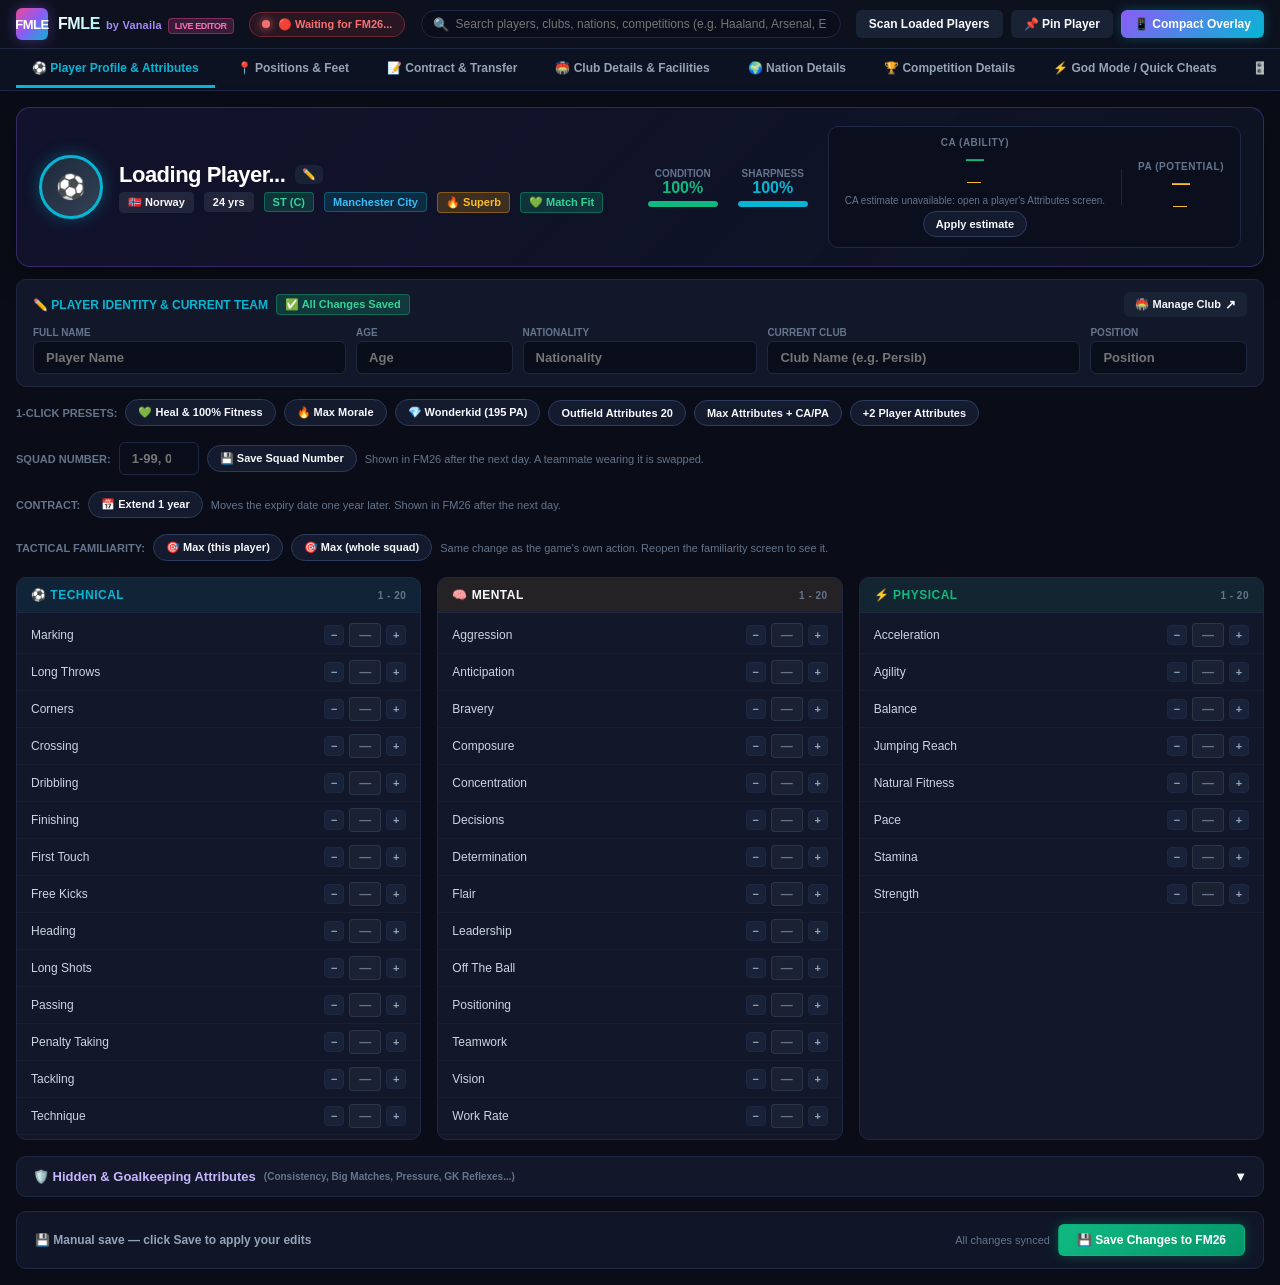
==== commit 87a02492: "feat: display settings (currency, measurement, wage period) with shared money formatter" ====
--- a/crates/fmlev-server/src/ui.html
+++ b/crates/fmlev-server/src/ui.html
@@ -916,6 +916,35 @@
 
     .form-control:focus {
       border-color: var(--accent-cyan);
+    }
+
+    /* God Mode status notes */
+    .god-status {
+      display: inline-block;
+      font-size: 10px;
+      font-weight: 700;
+      padding: 2px 7px;
+      border-radius: 4px;
+      margin-top: 4px;
+    }
+
+    .god-live {
+      background: rgba(16, 185, 129, 0.12);
+      color: #34d399;
+      border: 1px solid rgba(16, 185, 129, 0.35);
+    }
+
+    .god-dev {
+      background: rgba(245, 158, 11, 0.10);
+      color: #fbbf24;
+      border: 1px dashed rgba(245, 158, 11, 0.5);
+    }
+
+    .god-legend {
+      font-size: 11px;
+      color: var(--text-dim);
+      margin-top: 8px;
+      line-height: 1.6;
     }
 
     /* Club & Squad God Mode Tab */
@@ -1557,6 +1586,9 @@
       </button>
       <button class="tab-btn" onclick="switchTab('tab-godmode')">
         ⚡ God Mode / Quick Cheats
+      </button>
+      <button class="tab-btn" onclick="switchTab('tab-settings')">
+        🎛️ Settings
       </button>
       <button class="tab-btn" onclick="switchTab('tab-status')">
         ⚙️ Game Sync & Diagnostics
@@ -1969,7 +2001,7 @@
           </div>
           <div class="presets-bar" style="margin: 0;">
             <button class="preset-btn" onclick="applyPlayerPreset('extend_contract')">✍️ +5 Years Extension</button>
-            <button class="preset-btn" onclick="applyPlayerPreset('free_release')">🔓 $0 Release Clause</button>
+            <button class="preset-btn" data-money-tpl onclick="applyPlayerPreset('free_release')">🔓 {m:0} Release Clause</button>
             <button class="preset-btn" onclick="applyPlayerPreset('morale')">❤️ Delighted & Loyal</button>
           </div>
         </div>
@@ -1978,13 +2010,13 @@
           <!-- Weekly Wage -->
           <div class="form-group">
             <label class="form-label">
-              <span>Weekly Wage (per week)</span>
-              <span id="currency-symbol-label">USD ($)</span>
+              <span data-money-label="Contract Wage" data-money-kind="wage">Contract Wage</span>
+              <span id="currency-symbol-label">GBP (£)</span>
             </label>
             <div style="display: flex; gap: 8px;">
-              <input title="Native weekly wage in GBP" id="contract-wage" type="number" class="form-control" value="400000" onchange="autoSaveContract('wage_per_week')">
-              <button class="btn" onclick="adjustWage(50000)">+50k</button>
-              <button class="btn" onclick="adjustWage(-50000)">-50k</button>
+              <input title="Stored natively as GBP per week; shown in your wage period" id="contract-wage" data-money="wage" type="number" class="form-control" value="400000" onchange="autoSaveContract('wage_per_week')">
+              <button class="btn" onclick="adjustWage(50000)" data-step-raw="50000" data-step-kind="wage">+50k</button>
+              <button class="btn" onclick="adjustWage(-50000)" data-step-raw="-50000" data-step-kind="wage">-50k</button>
             </div>
           </div>
 
@@ -2009,9 +2041,9 @@
           <div class="form-group">
             <label class="form-label">
               <span>Release Clause</span>
-              <span style="font-size: 10px; color: var(--accent-cyan); cursor: pointer;" onclick="document.getElementById('contract-release').value = 0; autoSaveContract('release_clause');">Set to $0 (Free)</span>
+              <span data-money-tpl style="font-size: 10px; color: var(--accent-cyan); cursor: pointer;" onclick="document.getElementById('contract-release').value = 0; autoSaveContract('release_clause');">Set to {m:0} (Free)</span>
             </label>
-            <input id="contract-release" type="number" class="form-control" value="200000000" onchange="autoSaveContract('release_clause')">
+            <input id="contract-release" data-money="money" type="number" class="form-control" value="200000000" onchange="autoSaveContract('release_clause')">
           </div>
 
           <!-- Squad Status -->
@@ -2103,7 +2135,7 @@
 
         <div style="display: flex; gap: 8px; flex-wrap: wrap;">
           <button class="preset-btn" onclick="applyClubPreset('max_facilities')">⭐ Max Facilities (20/20)</button>
-          <button class="preset-btn" onclick="applyClubPreset('add_50m')">💰 +$50M Transfer Budget</button>
+          <button class="preset-btn" data-money-tpl onclick="applyClubPreset('add_50m')">💰 +{m:50000000} Transfer Budget</button>
           <button class="preset-btn" onclick="applyClubPreset('sugar_daddy')">💎 Sugar Daddy Takeover</button>
           <button class="preset-btn" onclick="applyClubPreset('wipe_debt')">🏦 Wipe All Debt</button>
           <button class="preset-btn" onclick="applyClubPreset('morale_squad')">❤️ Max Squad Morale</button>
@@ -2120,41 +2152,41 @@
 
         <div class="form-group">
           <label class="form-label">
-            <span>Overall Balance ($)</span>
+            <span data-money-label="Overall Balance">Overall Balance</span>
             <span style="display: flex; gap: 4px;">
-              <button type="button" class="btn" style="padding: 1px 6px; font-size: 10px;" onclick="adjustClubBalance(50000000)">+$50M</button>
-              <button type="button" class="btn" style="padding: 1px 6px; font-size: 10px;" onclick="adjustClubBalance(-50000000)">-$50M</button>
+              <button type="button" class="btn" style="padding: 1px 6px; font-size: 10px;" onclick="adjustClubBalance(50000000)" data-step-raw="50000000">+50M</button>
+              <button type="button" class="btn" style="padding: 1px 6px; font-size: 10px;" onclick="adjustClubBalance(-50000000)" data-step-raw="-50000000">-50M</button>
             </span>
           </label>
-          <input id="club-balance" type="number" class="form-control" value="220000000" oninput="markClubUnsaved()" onchange="autoSaveClub()">
+          <input id="club-balance" data-money="money" type="number" class="form-control" value="220000000" oninput="markClubUnsaved()" onchange="autoSaveClub()">
         </div>
 
         <div class="form-group">
           <label class="form-label">
-            <span>Transfer Budget ($)</span>
+            <span data-money-label="Transfer Budget">Transfer Budget</span>
             <span style="display: flex; gap: 4px;">
-              <button type="button" class="btn" style="padding: 1px 6px; font-size: 10px;" onclick="adjustTransferBudget(50000000)">+$50M</button>
-              <button type="button" class="btn" style="padding: 1px 6px; font-size: 10px;" onclick="adjustTransferBudget(10000000)">+$10M</button>
-              <button type="button" class="btn" style="padding: 1px 6px; font-size: 10px;" onclick="adjustTransferBudget(-10000000)">-$10M</button>
+              <button type="button" class="btn" style="padding: 1px 6px; font-size: 10px;" onclick="adjustTransferBudget(50000000)" data-step-raw="50000000">+50M</button>
+              <button type="button" class="btn" style="padding: 1px 6px; font-size: 10px;" onclick="adjustTransferBudget(10000000)" data-step-raw="10000000">+10M</button>
+              <button type="button" class="btn" style="padding: 1px 6px; font-size: 10px;" onclick="adjustTransferBudget(-10000000)" data-step-raw="-10000000">-10M</button>
             </span>
           </label>
-          <input id="club-transfer-budget" type="number" class="form-control" value="115000000" oninput="markClubUnsaved()" onchange="autoSaveClub()">
+          <input id="club-transfer-budget" data-money="money" type="number" class="form-control" value="115000000" oninput="markClubUnsaved()" onchange="autoSaveClub()">
         </div>
 
         <div class="form-group">
           <label class="form-label">
-            <span>Wage Budget ($ / week)</span>
+            <span data-money-label="Wage Budget" data-money-kind="rawweek">Wage Budget</span>
             <span style="display: flex; gap: 4px;">
-              <button type="button" class="btn" style="padding: 1px 6px; font-size: 10px;" onclick="adjustWageBudget(500000)">+500k</button>
-              <button type="button" class="btn" style="padding: 1px 6px; font-size: 10px;" onclick="adjustWageBudget(-500000)">-500k</button>
+              <button type="button" class="btn" style="padding: 1px 6px; font-size: 10px;" onclick="adjustWageBudget(500000)" data-step-raw="500000">+500k</button>
+              <button type="button" class="btn" style="padding: 1px 6px; font-size: 10px;" onclick="adjustWageBudget(-500000)" data-step-raw="-500000">-500k</button>
             </span>
           </label>
-          <input id="club-wage-budget" type="number" class="form-control" value="4200000" oninput="markClubUnsaved()" onchange="autoSaveClub()">
+          <input id="club-wage-budget" data-money="money" type="number" class="form-control" value="4200000" oninput="markClubUnsaved()" onchange="autoSaveClub()">
         </div>
 
         <div class="form-group">
-          <label class="form-label">Max Wage Allowance ($ / week)</label>
-          <input id="club-max-wage" type="number" class="form-control" value="600000" oninput="markClubUnsaved()" onchange="autoSaveClub()">
+          <label class="form-label" data-money-label="Max Wage Allowance" data-money-kind="rawweek">Max Wage Allowance</label>
+          <input id="club-max-wage" data-money="money" type="number" class="form-control" value="600000" oninput="markClubUnsaved()" onchange="autoSaveClub()">
         </div>
 
         <div class="form-group">
@@ -2321,7 +2353,7 @@
             <div style="display: grid; grid-template-columns: 80px 1fr 110px; gap: 8px; margin-bottom: 8px;">
               <input id="new-aff-id" type="number" class="form-control" placeholder="Club ID" value="2003" title="Target Affiliate Club ID">
               <input id="new-aff-name" type="text" class="form-control" placeholder="Affiliate Club Name (e.g. Lommel SK)">
-              <input id="new-aff-fee" type="number" class="form-control" placeholder="Fee ($)" value="150000" title="Annual Fee">
+              <input id="new-aff-fee" data-money="money" type="number" class="form-control" data-money-placeholder="Fee" placeholder="Fee" value="150000" title="Annual Fee">
             </div>
 
             <div style="display: flex; gap: 12px; flex-wrap: wrap; margin-bottom: 10px; font-size: 11px; color: var(--text-muted);">
@@ -2358,13 +2390,13 @@
       </div>
         <!-- Live native club money (verified fields only) -->
       <div class="card" id="club-money-card" data-live-editor="true" style="margin-top: 16px;">
-        <div style="font-size: 14px; font-weight: 800; margin-bottom: 8px;">💷 Live Club Money (raw GBP)</div>
+        <div style="font-size: 14px; font-weight: 800; margin-bottom: 8px;">💷 Live Club Money</div>
         <p style="font-size: 12px; color: var(--text-dim); margin-bottom: 10px;">
           Balance and transfer budget are read and written natively and show after you reopen Club &gt; Finances. Balance survives day ticks; month-end persistence is unconfirmed.
         </p>
         <div style="display: grid; grid-template-columns: 1fr 1fr; gap: 8px;">
-          <input id="club-money-balance" type="number" class="form-control" placeholder="Balance">
-          <input id="club-money-transfer" type="number" class="form-control" placeholder="Transfer budget">
+          <input id="club-money-balance" data-money="money" type="number" class="form-control" placeholder="Balance">
+          <input id="club-money-transfer" data-money="money" type="number" class="form-control" placeholder="Transfer budget">
         </div>
         <div style="display: flex; gap: 8px; margin-top: 8px;">
           <button class="btn" onclick="loadClubMoney()">Load from game</button>
@@ -2728,13 +2760,13 @@
           </div>
 
           <div class="form-group" style="margin-top: 10px;">
-            <label class="form-label">Winner Prize Money ($)</label>
-            <input id="comp-prize-money" type="number" class="form-control" value="44000000">
+            <label class="form-label" data-money-label="Winner Prize Money">Winner Prize Money</label>
+            <input id="comp-prize-money" data-money="money" type="number" class="form-control" value="44000000">
           </div>
 
           <div class="form-group">
-            <label class="form-label">TV Rights Pool ($)</label>
-            <input id="comp-tv-rights" type="number" class="form-control" value="2400000000">
+            <label class="form-label" data-money-label="TV Rights Pool">TV Rights Pool</label>
+            <input id="comp-tv-rights" data-money="money" type="number" class="form-control" value="2400000000">
           </div>
 
           <button class="btn btn-emerald" style="width: 100%; margin-top: 8px;" onclick="saveCompetitionToGame()">
@@ -2755,6 +2787,12 @@
           <div style="font-size: 12px; color: var(--text-dim); margin-top: 6px;">
             One-click instantaneous game cheats across Active Player, Entire Squad, Club Finances, and National / Competition Rules.
           </div>
+          <div class="god-legend">
+            <span class="god-status god-live">✅ Working</span> native live write path exists in code.
+            <span class="god-status god-dev">🚧 In development</span> not applied to the game yet.
+            Status comes from reading the code. Re-test each cheat in a live game.
+            <div style="margin-top: 6px;">Ultimate mode stages 9 presets. 5 fail on live save: Squad Morale, Sugar Daddy, Invincible Board, Golden Generation, Relax Rules. Save stops at the first failing action on each tab, and later queued actions on that tab stay pending.</div>
+          </div>
         </div>
         <div style="display: flex; gap: 8px;">
           <button class="btn btn-emerald" onclick="applyGodModeAll()">
@@ -2782,6 +2820,7 @@
               <div>
                 <div style="font-weight: 700; font-size: 12px;">Max Player Ratings</div>
                 <div style="font-size: 10px; color: var(--text-dim);">Maxes player attributes and CA/PA; injury proneness and adverse traits set to 1</div>
+                <div class="god-status god-live">✅ Working: native live write of attributes and CA/PA 200. Injury proneness and adverse traits set to 1.</div>
               </div>
               <button class="preset-btn" onclick="applyPlayerPreset('goat')">Max Player Ratings</button>
             </div>
@@ -2790,6 +2829,7 @@
               <div>
                 <div style="font-weight: 700; font-size: 12px;">💎 Wonderkid Forge (195 PA)</div>
                 <div style="font-size: 10px; color: var(--text-dim);">Unlocks elite 195 potential ability and boosts natural development rate</div>
+                <div class="god-status god-dev">🚧 In development: no native write path, so live save fails. Label says 195 PA, but code sets PA 200 and CA 165+.</div>
               </div>
               <button class="preset-btn" onclick="applyPlayerPreset('wonderkid')">Forge Wonderkid</button>
             </div>
@@ -2798,6 +2838,7 @@
               <div>
                 <div style="font-weight: 700; font-size: 12px;">💚 100% Fitness & Cure All</div>
                 <div style="font-size: 10px; color: var(--text-dim);">Restores condition & sharpness to 100%, cures all major injuries</div>
+                <div class="god-status god-live">✅ Working: native live write of condition, sharpness, and injury.</div>
               </div>
               <button class="preset-btn" onclick="applyPlayerPreset('heal')">Instant Cure</button>
             </div>
@@ -2806,6 +2847,7 @@
               <div>
                 <div style="font-weight: 700; font-size: 12px;">🔥 Max Morale (Superb)</div>
                 <div style="font-size: 10px; color: var(--text-dim);">Sets individual player morale to 100 Superb and delight</div>
+                <div class="god-status god-dev">🚧 In development: no verified native morale field. Live save fails. Offline edit only.</div>
               </div>
               <button class="preset-btn" onclick="applyPlayerPreset('morale')">Max Morale</button>
             </div>
@@ -2814,6 +2856,7 @@
               <div>
                 <div style="font-weight: 700; font-size: 12px;">👟 Both Feet 20/20 Master</div>
                 <div style="font-size: 10px; color: var(--text-dim);">Grants Left Foot 20 & Right Foot 20 (Either Foot mastery)</div>
+                <div class="god-status god-live">✅ Working: applied through the Positions tab Save (native foot-rating path).</div>
               </div>
               <button class="preset-btn" onclick="applyBothFeetGodMode()">Max Both Feet</button>
             </div>
@@ -2837,6 +2880,7 @@
               <div>
                 <div style="font-weight: 700; font-size: 12px;">🏥 100% Squad Fitness</div>
                 <div style="font-size: 10px; color: var(--text-dim);">Restores 100% condition & sharpness across all squad players</div>
+                <div class="god-status god-live">✅ Working: native heal written to every bound squad player record.</div>
               </div>
               <button class="btn btn-emerald" style="padding: 5px 12px; font-size: 11px;" onclick="applyClubPreset('heal_squad')">Heal Squad</button>
             </div>
@@ -2845,6 +2889,7 @@
               <div>
                 <div style="font-weight: 700; font-size: 12px;">🔥 Superb Squad Morale</div>
                 <div style="font-size: 10px; color: var(--text-dim);">Sets whole-squad morale to Superb (100) and delight</div>
+                <div class="god-status god-dev">🚧 In development: live save returns 'not implemented'. No native squad morale write.</div>
               </div>
               <button class="btn btn-primary" style="padding: 5px 12px; font-size: 11px;" onclick="applyClubPreset('morale_squad')">Max Morale</button>
             </div>
@@ -2853,6 +2898,7 @@
               <div>
                 <div style="font-weight: 700; font-size: 12px;">🛡️ Clear Injuries & Bans</div>
                 <div style="font-size: 10px; color: var(--text-dim);">Wipes yellow/red suspensions and injury timers across squad</div>
+                <div class="god-status god-dev">🚧 In development: live save returns 'not implemented'. No verified native ban or injury write.</div>
               </div>
               <button class="btn" style="padding: 5px 12px; font-size: 11px;" onclick="applyClubPreset('clear_bans')">Wipe Bans</button>
             </div>
@@ -2861,6 +2907,7 @@
               <div>
                 <div style="font-weight: 700; font-size: 12px;">🔓 Unlock Built-In IGE</div>
                 <div style="font-size: 10px; color: var(--text-dim);">Patches game memory to display FM26 official pencil icon toolbar</div>
+                <div class="god-status god-dev">🚧 In development: placeholder. No verified memory binding, so it always returns 'not implemented'.</div>
               </div>
               <button class="btn" style="padding: 5px 12px; font-size: 11px;" onclick="applyClubPreset('unlock_ige')">Unlock IGE</button>
             </div>
@@ -2882,8 +2929,9 @@
           <div style="display: flex; flex-direction: column; gap: 10px;">
             <div style="display: flex; align-items: center; justify-content: space-between; padding: 8px 12px; background: rgba(10, 14, 26, 0.6); border: 1px solid var(--border-color); border-radius: var(--radius-sm);">
               <div>
-                <div style="font-weight: 700; font-size: 12px;">💎 Foreground Sugar Daddy ($1 Billion)</div>
-                <div style="font-size: 10px; color: var(--text-dim);">Limitless state-backed wealth, wipes debt, $1B balance, $500M budget</div>
+                <div data-money-tpl style="font-weight: 700; font-size: 12px;">💎 Foreground Sugar Daddy ({m:1000000000})</div>
+                <div data-money-tpl style="font-size: 10px; color: var(--text-dim);">Limitless state-backed wealth, wipes debt, {m:1000000000} balance, {m:500000000} budget</div>
+                <div class="god-status god-dev">🚧 In development: preset has no native write path, so live save fails. Balance and transfer budget can still be saved from the Club tab.</div>
               </div>
               <button class="preset-btn" onclick="applyClubPreset('sugar_daddy')">Infinite Wealth</button>
             </div>
@@ -2892,6 +2940,7 @@
               <div>
                 <div style="font-weight: 700; font-size: 12px;">🏟️ Max Facilities Matrix (All 20/20)</div>
                 <div style="font-size: 10px; color: var(--text-dim);">State of the art training, youth academy, recruitment & data analysis</div>
+                <div class="god-status god-live">✅ Working: native write of training, youth, coaching, recruitment, and corporate facilities. Data analysis is not verified natively and stays unchanged.</div>
               </div>
               <button class="preset-btn" onclick="applyClubPreset('max_facilities')">Max Facilities</button>
             </div>
@@ -2900,6 +2949,7 @@
               <div>
                 <div style="font-weight: 700; font-size: 12px;">🛡️ Invincible Board Job Security</div>
                 <div style="font-size: 10px; color: var(--text-dim);">Board patience 20/20, fan & board confidence 100%, 100% transfer retention</div>
+                <div class="god-status god-dev">🚧 In development: board patience, confidence, and transfer retention have no verified native write. Live save is rejected.</div>
               </div>
               <button class="preset-btn" onclick="applyInvincibleBoard()">Invincible Board</button>
             </div>
@@ -2908,6 +2958,7 @@
               <div>
                 <div style="font-weight: 700; font-size: 12px;">🏦 Wipe Club Debt</div>
                 <div style="font-size: 10px; color: var(--text-dim);">Clears all outstanding loans, debentures, and bank interest payments</div>
+                <div class="god-status god-dev">🚧 In development: no native debt write path, so live save fails. Offline edit only.</div>
               </div>
               <button class="preset-btn" onclick="applyClubPreset('wipe_debt')">Wipe Debt</button>
             </div>
@@ -2931,6 +2982,7 @@
               <div>
                 <div style="font-weight: 700; font-size: 12px;">🧬 Trigger Golden Generation (Youth Rating 200)</div>
                 <div style="font-size: 10px; color: var(--text-dim);">Max national youth rating (200), FA wealth (20), youth facilities (20)</div>
+                <div class="god-status god-dev">🚧 In development: preset has no native write path, so live save fails. Youth rating and reputation save from the Nation tab; facility averages and game importance do not.</div>
               </div>
               <button class="preset-btn" onclick="applyNationPreset('golden_generation')">Trigger Golden Gen</button>
             </div>
@@ -2939,14 +2991,16 @@
               <div>
                 <div style="font-weight: 700; font-size: 12px;">🌍 Relax Rules & Unlimited Foreigners</div>
                 <div style="font-size: 10px; color: var(--text-dim);">Sets foreign limit to 99, 12 bench size, 5 subs across 3 windows</div>
+                <div class="god-status god-dev">🚧 In development: no native write path for competition rules (only reputation saves), so live save fails.</div>
               </div>
               <button class="preset-btn" onclick="applyCompetitionPreset('relax_rules')">Relax Comp Rules</button>
             </div>
 
             <div style="display: flex; align-items: center; justify-content: space-between; padding: 8px 12px; background: rgba(10, 14, 26, 0.6); border: 1px solid var(--border-color); border-radius: var(--radius-sm);">
               <div>
-                <div style="font-weight: 700; font-size: 12px;">💰 Massive Prize Pool ($500M)</div>
-                <div style="font-size: 10px; color: var(--text-dim);">Sets winner prize money to $500,000,000 and TV pool to $3 Billion</div>
+                <div data-money-tpl style="font-weight: 700; font-size: 12px;">💰 Massive Prize Pool ({m:500000000})</div>
+                <div data-money-tpl style="font-size: 10px; color: var(--text-dim);">Sets winner prize money to {m:500000000} and TV pool to {m:3000000000}</div>
+                <div class="god-status god-dev">🚧 In development: prize money and TV pool are not in the native competition writer. Values will not persist in the game.</div>
               </div>
               <button class="preset-btn" onclick="applyMassivePrizeMoney()">Massive Prizes</button>
             </div>
@@ -2955,6 +3009,7 @@
               <div>
                 <div style="font-weight: 700; font-size: 12px;">⚖️ Zero Corruption & Maximum Importance</div>
                 <div style="font-size: 10px; color: var(--text-dim);">Sets national corruption index to 0 and football importance to 20</div>
+                <div class="god-status god-dev">🚧 In development: corruption index and game importance are not in the native nation writer. Values will not persist in the game.</div>
               </div>
               <button class="preset-btn" onclick="applyCleanNationGovernance()">Clean Governance</button>
             </div>
@@ -2964,6 +3019,40 @@
     </section>
 
     <!-- VIEW 4: SYNC & STATUS -->
+    <section id="tab-settings" class="tab-view">
+      <div class="card" id="settings-card">
+        <h3 style="font-size: 15px; font-weight: 800; margin-bottom: 6px;">Display Settings</h3>
+        <p style="font-size: 12px; color: var(--text-dim); margin-bottom: 14px;">
+          These change how values are shown and typed. The game always stores raw GBP (wages per week) and metric units;
+          settings never write game memory. Rates are a fixed table, not live exchange rates.
+        </p>
+        <div class="form-grid">
+          <div class="form-group">
+            <label class="form-label">Currency</label>
+            <select id="settings-currency" class="form-control" onchange="saveDisplaySettings()"></select>
+            <div id="settings-rate" style="font-size: 11px; color: var(--text-dim); margin-top: 4px;"></div>
+          </div>
+          <div class="form-group">
+            <label class="form-label">Measurement</label>
+            <select id="settings-measurement" class="form-control" onchange="saveDisplaySettings()">
+              <option value="metric">Metric (cm, kg, km)</option>
+              <option value="imperial">Imperial (ft/in, lb, miles)</option>
+            </select>
+          </div>
+          <div class="form-group">
+            <label class="form-label">Contract wage period</label>
+            <select id="settings-wage-period" class="form-control" onchange="saveDisplaySettings()">
+              <option value="weekly">Weekly</option>
+              <option value="monthly">Monthly (weekly x 52 / 12)</option>
+              <option value="yearly">Yearly (weekly x 52)</option>
+            </select>
+            <div style="font-size: 11px; color: var(--text-dim); margin-top: 4px;">Club wage budget and max wage stay raw: their period is unverified.</div>
+          </div>
+        </div>
+        <div id="settings-preview" style="margin-top: 12px; font-size: 12px; color: var(--accent-cyan);"></div>
+      </div>
+    </section>
+
     <section id="tab-status" class="tab-view">
       <div class="card">
         <h3 style="font-size: 15px; font-weight: 800; margin-bottom: 14px;">Game Connection & Linux Diagnostics</h3>
@@ -3004,6 +3093,156 @@
     function numberInput(value, fallback = 0) {
       const parsed = Number.parseInt(value, 10);
       return Number.isFinite(parsed) ? parsed : fallback;
+    }
+
+    // ---- Display settings: currency, measurement, wage period ----
+    // Native values are raw GBP (wages per week) and metric. Everything shown or typed goes through here.
+    let displaySettings = { currency: "GBP", measurement: "metric", wage_period: "weekly" };
+    let currencyTable = [{ code: "GBP", symbol: "£", decimals: 0, rate_per_gbp: 1 }];
+    let ratesDate = "";
+    function currentCurrency() {
+      return currencyTable.find(c => c.code === displaySettings.currency) || currencyTable[0];
+    }
+    function periodFactor(period) { return period === "yearly" ? 52 : period === "monthly" ? 52 / 12 : 1; }
+    function periodLabel(period) { return period === "yearly" ? "year" : period === "monthly" ? "month" : "week"; }
+    // kind "wage" follows the wage period; kind "money" is currency only.
+    function moneyFactor(kind) {
+      return currentCurrency().rate_per_gbp * (kind === "wage" ? periodFactor(displaySettings.wage_period) : 1);
+    }
+    function rawToDisplay(raw, kind) {
+      const scale = 10 ** currentCurrency().decimals;
+      return Math.round(raw * moneyFactor(kind) * scale) / scale;
+    }
+    function displayToRaw(shown, kind) { return Math.round(shown / moneyFactor(kind)); }
+    function formatMoney(raw, opts = {}) {
+      if (raw === null || raw === undefined || !Number.isFinite(Number(raw))) return "Unavailable";
+      const cur = currentCurrency();
+      const value = Number(raw) * moneyFactor(opts.kind);
+      const sign = value < 0 ? "-" : "";
+      const abs = Math.abs(value);
+      let text;
+      if (opts.compact) {
+        const units = [[1e12, "T"], [1e9, "B"], [1e6, "M"], [1e3, "k"]];
+        const unit = units.find(([size]) => abs >= size);
+        text = unit ? `${+(abs / unit[0]).toFixed(2)}${unit[1]}` : String(+abs.toFixed(cur.decimals));
+      } else {
+        text = abs.toLocaleString(undefined, { minimumFractionDigits: cur.decimals, maximumFractionDigits: cur.decimals });
+      }
+      const suffix = opts.kind === "wage" && opts.period !== false ? ` / ${periodLabel(displaySettings.wage_period)}` : "";
+      return `${sign}${cur.symbol}${text}${suffix}`;
+    }
+    function parseMoney(text, kind) {
+      const cleaned = String(text ?? "").replace(/[^0-9.\-]/g, "");
+      const n = Number(cleaned);
+      return cleaned === "" || !Number.isFinite(n) ? null : displayToRaw(n, kind);
+    }
+    // Money inputs (data-money="wage|money") show display units but remember the raw native baseline,
+    // so an untouched control returns the exact native value even when display rounding differs.
+    function setMoneyInput(el, raw) {
+      if (!el) return;
+      if (raw === null || raw === undefined) { el.value = ""; delete el.dataset.raw; delete el.dataset.shown; return; }
+      const shown = String(rawToDisplay(Number(raw), el.dataset.money));
+      el.dataset.raw = String(raw);
+      el.dataset.shown = shown;
+      el.value = shown;
+    }
+    function readMoneyInput(el, fallback = 0) {
+      if (!el || el.value === "") return fallback;
+      const data = el.dataset || {};
+      if (data.raw !== undefined && el.value === data.shown) return Number(data.raw);
+      const n = Number(el.value);
+      return Number.isFinite(n) ? displayToRaw(n, data.money) : fallback;
+    }
+    function metersToHeight(cm) {
+      if (displaySettings.measurement !== "imperial") return `${cm} cm`;
+      const totalIn = Math.round(cm / 2.54);
+      return `${Math.floor(totalIn / 12)}'${totalIn % 12}"`;
+    }
+    function formatWeight(kg) {
+      return displaySettings.measurement === "imperial" ? `${Math.round(kg * 2.20462)} lb` : `${kg} kg`;
+    }
+    function formatDistance(km) {
+      return displaySettings.measurement === "imperial" ? `${+(km * 0.621371).toFixed(1)} mi` : `${km} km`;
+    }
+    function adjustMoneyInput(id, deltaRaw, minRaw = 0) {
+      const el = document.getElementById(id);
+      if (!el || el.disabled) return;
+      setMoneyInput(el, Math.max(minRaw, readMoneyInput(el, 0) + deltaRaw));
+    }
+    function refreshMoneyLabels() {
+      const cur = currentCurrency();
+      document.querySelectorAll("[data-money-label]").forEach(el => {
+        const kind = el.dataset.moneyKind;
+        const per = kind === "wage" ? ` / ${periodLabel(displaySettings.wage_period)}` : kind === "rawweek" ? " / week, raw period unverified" : "";
+        el.innerText = `${el.dataset.moneyLabel} (${cur.symbol.trim()}${per})`;
+      });
+      document.querySelectorAll("[data-step-raw]").forEach(el => {
+        const delta = Number(el.dataset.stepRaw);
+        el.innerText = `${delta < 0 ? "-" : "+"}${formatMoney(Math.abs(delta), { compact: true, kind: el.dataset.stepKind, period: false })}`;
+      });
+      document.querySelectorAll("[data-money-tpl]").forEach(el => {
+        if (el.dataset.tplSource === undefined) el.dataset.tplSource = el.innerText;
+        el.innerText = el.dataset.tplSource.replace(/\{m:(\d+)\}/g, (_, n) => formatMoney(Number(n), { compact: true }));
+      });
+      document.querySelectorAll("[data-money-placeholder]").forEach(el => {
+        el.placeholder = `${el.dataset.moneyPlaceholder} (${cur.symbol.trim()})`;
+      });
+      const sym = document.getElementById("currency-symbol-label");
+      if (sym) sym.innerText = `${cur.code} (${cur.symbol.trim()}) / ${periodLabel(displaySettings.wage_period)}`;
+    }
+    function applySettingsToControls() {
+      const set = (id, value) => { const el = document.getElementById(id); if (el) el.value = value; };
+      const select = document.getElementById("settings-currency");
+      if (select && select.options.length !== currencyTable.length) {
+        select.innerHTML = currencyTable.map(c => `<option value="${c.code}">${c.code} (${c.symbol.trim()})</option>`).join("");
+      }
+      set("settings-currency", displaySettings.currency);
+      set("settings-measurement", displaySettings.measurement);
+      set("settings-wage-period", displaySettings.wage_period);
+      const cur = currentCurrency();
+      const rate = document.getElementById("settings-rate");
+      if (rate) rate.innerText = `Fixed rate: 1 GBP = ${cur.rate_per_gbp} ${cur.code} (table dated ${ratesDate}, approximate)`;
+      const preview = document.getElementById("settings-preview");
+      if (preview) preview.innerText = `Preview: ${formatMoney(50000000, { compact: true })} budget, ${formatMoney(400000, { kind: "wage" })} wage, 185 cm = ${metersToHeight(185)}, 80 kg = ${formatWeight(80)}`;
+      refreshMoneyLabels();
+    }
+    function applySettingsPayload(data) {
+      displaySettings = data.settings;
+      if (Array.isArray(data.currencies) && data.currencies.length) currencyTable = data.currencies;
+      ratesDate = data.rates_date || "";
+      applySettingsToControls();
+    }
+    async function loadDisplaySettings() {
+      try {
+        const res = await fetch("/api/settings");
+        const data = await res.json();
+        if (res.ok) { applySettingsPayload(data); rebaseMoneyInputs(); }
+      } catch (error) { /* keep GBP/metric defaults when the server cannot be reached */ }
+    }
+    // Re-show every money input in the new units without changing the raw value it represents.
+    function rebaseMoneyInputs(previous) {
+      document.querySelectorAll("input[data-money]").forEach(el => {
+        const raw = previous ? previous(el) : (el.dataset.raw !== undefined ? Number(el.dataset.raw) : null);
+        if (raw !== null && Number.isFinite(raw)) setMoneyInput(el, raw);
+      });
+    }
+    async function saveDisplaySettings() {
+      const read = id => document.getElementById(id).value;
+      const body = { currency: read("settings-currency"), measurement: read("settings-measurement"), wage_period: read("settings-wage-period") };
+      // Capture what each input means in raw units under the OLD settings before they change.
+      const raws = new Map();
+      document.querySelectorAll("input[data-money]").forEach(el => raws.set(el, readMoneyInput(el, null)));
+      try {
+        const res = await fetch("/api/settings", { method: "POST", headers: { "Content-Type": "application/json" }, body: JSON.stringify(body) });
+        const data = await res.json();
+        if (!res.ok) throw new Error(data.message || "Settings were rejected");
+        applySettingsPayload(data);
+        rebaseMoneyInputs(el => raws.get(el));
+        showToast("Display settings saved.", "success");
+      } catch (error) {
+        applySettingsToControls();
+        showToast(error.message, "error");
+      }
     }
 
     // Global Application State
@@ -3257,6 +3496,7 @@
       }
 
       buildAttributeLists();
+      loadDisplaySettings();
       fetchContext();
 
       // Poll every 1 second when unpinned; displayPlayer protects focused inputs and dirtyPlayerFields
@@ -3729,7 +3969,7 @@
         if (!state.activePlayer.contract) state.activePlayer.contract = {};
         const cWage = document.getElementById("contract-wage");
         if (cWage && document.activeElement !== cWage && !state.playerDirtyFields.has("contract.wage_per_week")) {
-          cWage.value = player.contract.wage_per_week ?? 0;
+          setMoneyInput(cWage, player.contract.wage_per_week ?? 0);
           state.activePlayer.contract.wage_per_week = player.contract.wage_per_week ?? 0;
         }
         const cExp = document.getElementById("contract-expiry");
@@ -3739,7 +3979,7 @@
         }
         const cRel = document.getElementById("contract-release");
         if (cRel && document.activeElement !== cRel && !state.playerDirtyFields.has("contract.release_clause")) {
-          cRel.value = player.contract.release_clause || 0;
+          setMoneyInput(cRel, player.contract.release_clause || 0);
           state.activePlayer.contract.release_clause = player.contract.release_clause || 0;
         }
         const cStat = document.getElementById("contract-status");
@@ -3946,13 +4186,13 @@
 
       // Finances & Stadium
       const bal = document.getElementById("club-balance");
-      if (bal) bal.value = club.balance ?? 100000000;
+      if (bal) setMoneyInput(bal, club.balance ?? 100000000);
       const tb = document.getElementById("club-transfer-budget");
-      if (tb) tb.value = club.transfer_budget ?? 50000000;
+      if (tb) setMoneyInput(tb, club.transfer_budget ?? 50000000);
       const wb = document.getElementById("club-wage-budget");
-      if (wb) wb.value = club.wage_budget ?? 2500000;
+      if (wb) setMoneyInput(wb, club.wage_budget ?? 2500000);
       const mw = document.getElementById("club-max-wage");
-      if (mw) mw.value = club.max_wage_allowance ?? 600000;
+      if (mw) setMoneyInput(mw, club.max_wage_allowance ?? 600000);
       const sn = document.getElementById("club-stadium-name");
       if (sn) sn.value = club.stadium_name || "Club Stadium";
       const sc = document.getElementById("club-stadium-cap");
@@ -4056,7 +4296,7 @@
     function adjustClubField(id, delta) {
       const el = document.getElementById(id);
       if (!el || el.disabled) return;
-      el.value = Math.max(0, (parseInt(el.value, 10) || 0) + delta);
+      adjustMoneyInput(id, delta, 0);
       markClubUnsaved();
     }
     function adjustClubBalance(delta) { adjustClubField("club-balance", delta); }
@@ -4379,7 +4619,13 @@
         showToast("No active player loaded", "warning");
         return;
       }
+      const clubId = state.activePlayer.club_id;
       const clubName = state.activePlayer.club_name;
+      if (clubId && clubId > 0) {
+        showToast(`Loading club details for ${clubName || "Club #" + clubId}...`, "info");
+        await selectSearchedClub(clubId);
+        return;
+      }
       if (!clubName || clubName === "Free Agent" || clubName === "Unknown (live)") {
         showToast("Player club is not exposed or player is Free Agent", "info");
         return;
@@ -4468,7 +4714,7 @@
         if (!input) continue;
         if (!state.activePlayer.contract) state.activePlayer.contract = {};
         state.activePlayer.contract[field] = ["squad_status", "happiness"].includes(field)
-          ? input.value : numberInput(input.value, 0);
+          ? input.value : (["wage_per_week", "release_clause"].includes(field) ? readMoneyInput(input, 0) : numberInput(input.value, 0));
       }
 
       // Ensure 0/empty values stay 0 rather than fake defaults or NaN
@@ -4576,9 +4822,9 @@
       state.activeCompetition.winner_prize_money = 500000000;
       state.activeCompetition.tv_rights_pool = 3000000000;
       const pm = document.getElementById("comp-prize-money");
-      if (pm) pm.value = 500000000;
+      if (pm) setMoneyInput(pm, 500000000);
       const tv = document.getElementById("comp-tv-rights");
-      if (tv) tv.value = 3000000000;
+      if (tv) setMoneyInput(tv, 3000000000);
       state.competitionDirty = true;
       showToast("Prize changes pending. Click Save on the Competition tab.", "info");
       return true;
@@ -4607,8 +4853,7 @@
     // Contract Management
     function adjustWage(delta) {
       const el = document.getElementById("contract-wage");
-      const cur = parseInt(el.value) || 0;
-      el.value = Math.max(1000, cur + delta);
+      adjustMoneyInput("contract-wage", delta, 1000);
       autoSaveContract("wage_per_week");
     }
 
@@ -4893,10 +5138,10 @@
       state.clubDirty = true;
 
       if (!state.connected) {
-        if (document.getElementById("club-balance")) state.activeClub.balance = numberInput(document.getElementById("club-balance").value, 0);
-        if (document.getElementById("club-transfer-budget")) state.activeClub.transfer_budget = numberInput(document.getElementById("club-transfer-budget").value, 0);
-        if (document.getElementById("club-wage-budget")) state.activeClub.wage_budget = numberInput(document.getElementById("club-wage-budget").value, 0);
-        if (document.getElementById("club-max-wage")) state.activeClub.max_wage_allowance = numberInput(document.getElementById("club-max-wage").value, 600000);
+        if (document.getElementById("club-balance")) state.activeClub.balance = readMoneyInput(document.getElementById("club-balance"), 0);
+        if (document.getElementById("club-transfer-budget")) state.activeClub.transfer_budget = readMoneyInput(document.getElementById("club-transfer-budget"), 0);
+        if (document.getElementById("club-wage-budget")) state.activeClub.wage_budget = readMoneyInput(document.getElementById("club-wage-budget"), 0);
+        if (document.getElementById("club-max-wage")) state.activeClub.max_wage_allowance = readMoneyInput(document.getElementById("club-max-wage"), 600000);
         if (document.getElementById("club-stadium-name")) state.activeClub.stadium_name = (document.getElementById("club-stadium-name").value || "").trim();
         if (document.getElementById("club-stadium-cap")) state.activeClub.stadium_capacity = numberInput(document.getElementById("club-stadium-cap").value, 45000);
         if (document.getElementById("club-stadium-exp")) state.activeClub.stadium_expansion_cap = numberInput(document.getElementById("club-stadium-exp").value, 60000);
@@ -4966,8 +5211,8 @@
         if (val === "Foreground") {
           const balEl = document.getElementById("club-balance");
           const tbEl = document.getElementById("club-transfer-budget");
-          if (balEl) balEl.value = Math.max(500000000, parseInt(balEl.value) || 0);
-          if (tbEl) tbEl.value = Math.max(250000000, parseInt(tbEl.value) || 0);
+          if (balEl) setMoneyInput(balEl, Math.max(500000000, readMoneyInput(balEl, 0)));
+          if (tbEl) setMoneyInput(tbEl, Math.max(250000000, readMoneyInput(tbEl, 0)));
         }
       }
       autoSaveClub();
@@ -5034,7 +5279,7 @@
             ${a.send_players_on_loan ? '<span class="affiliate-badge active">✈️ Loans</span>' : ''}
             ${a.shared_scouting ? '<span class="affiliate-badge active">🔍 Shared Scouting</span>' : ''}
             ${a.work_permit_haven ? '<span class="affiliate-badge haven">🛡️ Work Permit Haven</span>' : ''}
-            <span class="affiliate-badge fee">💵 $${(a.annual_fee || 0).toLocaleString()}/yr</span>
+            <span class="affiliate-badge fee">💵 ${formatMoney(a.annual_fee || 0)}/yr</span>
           </div>
         </div>
       `).join("");
@@ -5047,7 +5292,7 @@
       }
       const id = numberInput(document.getElementById("new-aff-id").value, 0);
       const name = (document.getElementById("new-aff-name").value || "").trim();
-      const fee = numberInput(document.getElementById("new-aff-fee").value, 0);
+      const fee = readMoneyInput(document.getElementById("new-aff-fee"), 0);
       if (!name) {
         showToast("Please enter an affiliate club name", "warning");
         return;
@@ -5300,8 +5545,8 @@
       if (compRep) compRep.value = comp.reputation || 8000;
 
       // Financial prizes
-      document.getElementById("comp-prize-money").value = comp.winner_prize_money ?? 40000000;
-      document.getElementById("comp-tv-rights").value = comp.tv_rights_pool ?? 2000000000;
+      setMoneyInput(document.getElementById("comp-prize-money"), comp.winner_prize_money ?? 40000000);
+      setMoneyInput(document.getElementById("comp-tv-rights"), comp.tv_rights_pool ?? 2000000000);
 
       // Match rules
       document.getElementById("comp-max-subs").value = comp.max_substitutes ?? 5;
@@ -5354,8 +5599,8 @@
       }
 
       if (!state.connected) {
-        state.activeCompetition.winner_prize_money = numberInput(document.getElementById("comp-prize-money")?.value, 0);
-        state.activeCompetition.tv_rights_pool = numberInput(document.getElementById("comp-tv-rights")?.value, 0);
+        state.activeCompetition.winner_prize_money = readMoneyInput(document.getElementById("comp-prize-money"), 0);
+        state.activeCompetition.tv_rights_pool = readMoneyInput(document.getElementById("comp-tv-rights"), 0);
 
         state.activeCompetition.max_substitutes = numberInput(document.getElementById("comp-max-subs")?.value, 5);
         state.activeCompetition.max_bench_size = numberInput(document.getElementById("comp-bench-size")?.value, 9);
@@ -5658,8 +5903,8 @@
       });
       const data = await readJson(res);
       if (!res.ok) throw new Error(data.message || "Club money request failed");
-      document.getElementById("club-money-balance").value = data.club.balance;
-      document.getElementById("club-money-transfer").value = data.club.transfer_budget;
+      setMoneyInput(document.getElementById("club-money-balance"), data.club.balance);
+      setMoneyInput(document.getElementById("club-money-transfer"), data.club.transfer_budget);
       state.loadedMoney = { club_id: data.club.club_id, balance: data.club.balance, transfer_budget: data.club.transfer_budget };
       return data;
     }
@@ -5669,7 +5914,7 @@
     }
     async function saveClubMoney() {
       try {
-        const read = id => { const v = document.getElementById(id).value; return v === "" ? null : Number(v); };
+        const read = id => readMoneyInput(document.getElementById(id), null);
         const body = { balance: read("club-money-balance"), transfer_budget: read("club-money-transfer") };
         if ([body.balance, body.transfer_budget].some(v => v !== null && !Number.isInteger(v))) throw new Error("Amounts must be whole numbers");
         if ([body.balance, body.transfer_budget].some(v => v !== null && Math.abs(v) > 2147483647)) throw new Error("Amounts must fit in 32 bits (max 2,147,483,647)");
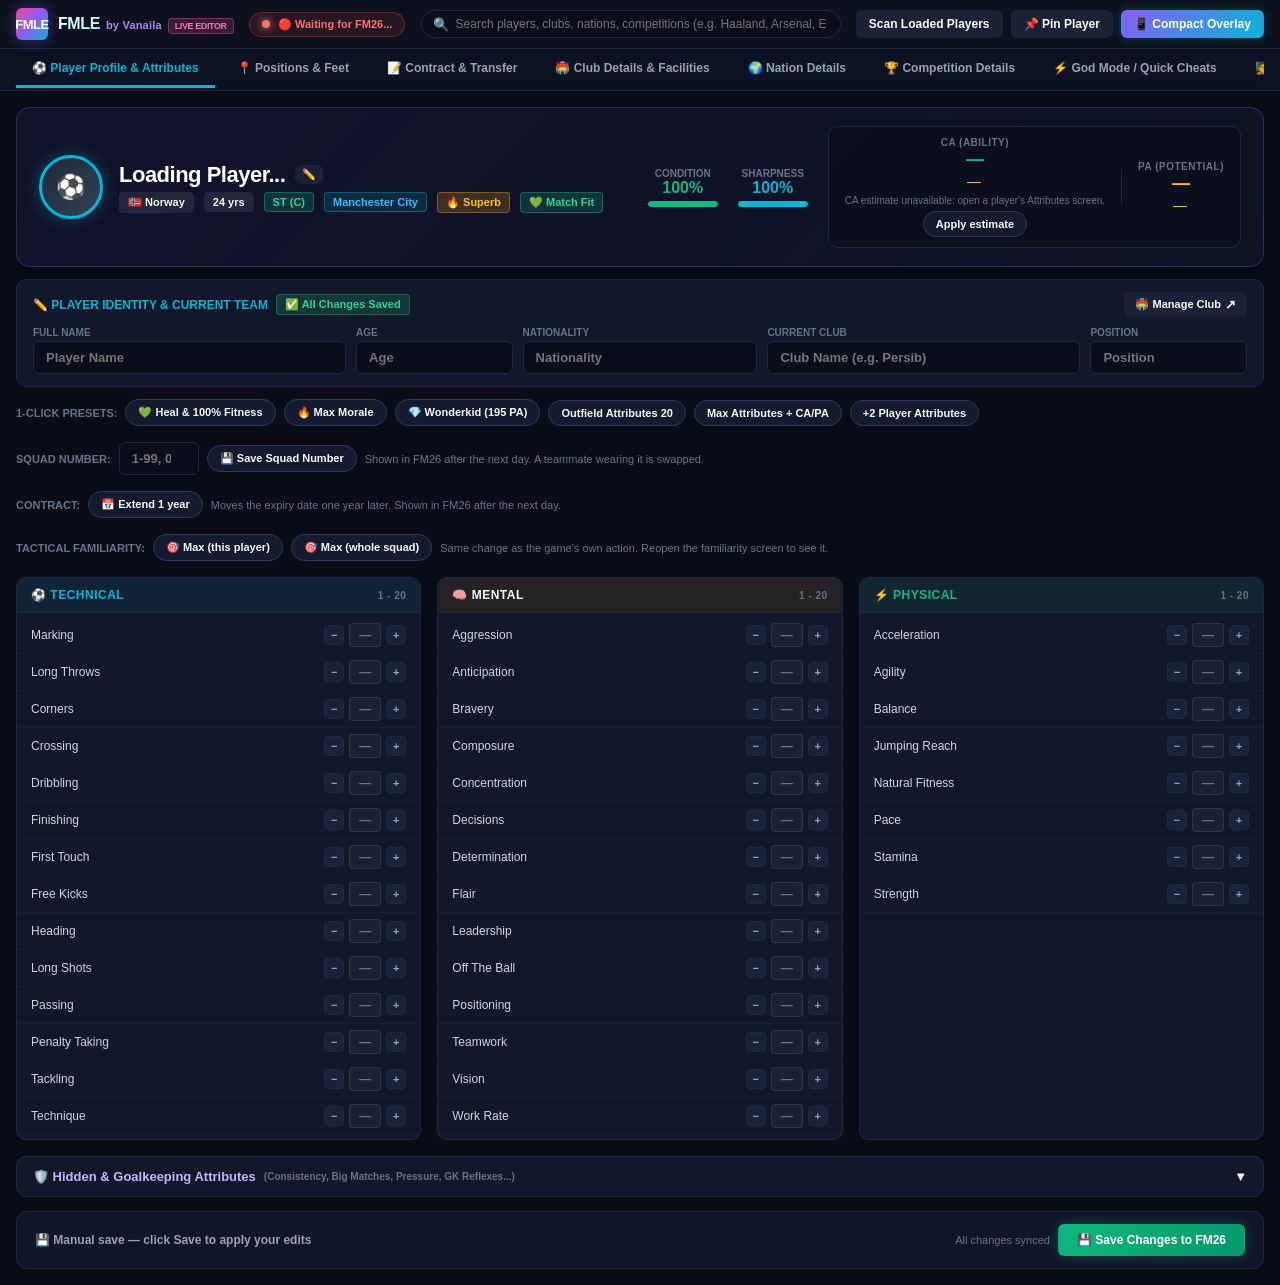
==== commit 318b5a07: "feat: read-only staff reader (22 attributes), staff routes and Staff tab" ====
--- a/crates/fmlev-server/src/ui.html
+++ b/crates/fmlev-server/src/ui.html
@@ -1586,6 +1586,9 @@
       </button>
       <button class="tab-btn" onclick="switchTab('tab-godmode')">
         ⚡ God Mode / Quick Cheats
+      </button>
+      <button class="tab-btn" onclick="switchTab('tab-staff')">
+        🧑‍🏫 Staff
       </button>
       <button class="tab-btn" onclick="switchTab('tab-settings')">
         🎛️ Settings
@@ -1800,6 +1803,29 @@
 
     <!-- VIEW 2: PLAYER POSITIONS & FOOT ABILITY EDITOR -->
     <section id="tab-positions" class="tab-view">
+      <div class="card" id="role-preset-card" style="margin-bottom: 16px;">
+        <div style="display: flex; align-items: center; justify-content: space-between; flex-wrap: wrap; gap: 8px; margin-bottom: 8px;">
+          <h3 style="font-size: 14px; font-weight: 800;">🎭 Role Presets</h3>
+          <span id="role-data-badge" class="pill-badge badge-morale" title="Role attribute lists follow the standard FM role model and are not yet checked against FM26's role screens">Role data: unverified</span>
+        </div>
+        <p style="font-size: 12px; color: var(--text-dim); margin-bottom: 10px;">
+          Raises the player's attributes and positions to a role level. Values are only ever raised, never lowered.
+          Preview first, then stage it and press Save. CA changes are a rough estimate, not the game's formula.
+        </p>
+        <div style="display: flex; flex-wrap: wrap; gap: 8px; align-items: center;">
+          <select id="role-select" class="form-control" style="max-width: 260px;" onchange="clearRoleProposal()"></select>
+          <select id="role-ca-mode" class="form-control" style="max-width: 190px;" onchange="clearRoleProposal()">
+            <option value="">CA: level default</option>
+            <option value="keep">CA: keep</option>
+            <option value="raise_to_fit">CA: raise to fit</option>
+          </select>
+          <button class="btn" onclick="previewRolePreset(1)">Level 1 · Competent</button>
+          <button class="btn" onclick="previewRolePreset(2)">Level 2 · Strong</button>
+          <button class="btn" onclick="previewRolePreset(3)">Level 3 · Elite</button>
+        </div>
+        <div id="role-diff" style="margin-top: 10px; font-size: 12px;"></div>
+        <button id="role-stage-btn" class="btn" style="margin-top: 8px; display: none;" onclick="stageRoleProposal()">Stage these changes</button>
+      </div>
       <div class="card" style="margin-bottom: 16px;">
         <div style="display: flex; align-items: center; justify-content: space-between; flex-wrap: wrap; gap: 12px; margin-bottom: 16px; border-bottom: 1px solid var(--border-color); padding-bottom: 12px;">
           <div>
@@ -2108,6 +2134,21 @@
           </div>
         </div>
       </div>
+          <div class="card" id="eligibility-card" style="margin-top: 16px;">
+        <h3 style="font-size: 14px; font-weight: 800; margin-bottom: 6px;">🩺 Registration Doctor</h3>
+        <p style="font-size: 12px; color: var(--text-dim); margin-bottom: 10px;">
+          Read-only. Shows which registration gates are blocked, open or unknown for a competition. Gates that are not mapped are
+          reported as unknown, never as OK. Tested competition: La Liga (index 51, uid 67).
+        </p>
+        <div style="display: flex; flex-wrap: wrap; gap: 8px; align-items: center;">
+          <input id="elig-comp-index" type="number" class="form-control" style="max-width: 130px;" placeholder="Comp index">
+          <input id="elig-comp-uid" type="number" class="form-control" style="max-width: 130px;" placeholder="Comp uid">
+          <button class="btn" onclick="checkEligibility()">Check gates</button>
+          <button class="btn" onclick="copySupportReport()">Copy support report</button>
+        </div>
+        <textarea id="elig-message" class="form-control" rows="2" style="margin-top: 8px;" maxlength="1000" placeholder="Paste the exact in-game registration message here (optional, goes into the report)"></textarea>
+        <div id="elig-results" style="margin-top: 10px; font-size: 12px;"></div>
+      </div>
     </section>
 
     <!-- VIEW 4: ADVANCED CLUB DETAILS, FACILITIES, BOARD & AFFILIATES -->
@@ -3019,6 +3060,25 @@
     </section>
 
     <!-- VIEW 4: SYNC & STATUS -->
+    <section id="tab-staff" class="tab-view">
+      <div class="card" id="staff-card">
+        <div style="display: flex; align-items: center; justify-content: space-between; flex-wrap: wrap; gap: 8px; margin-bottom: 6px;">
+          <h3 style="font-size: 15px; font-weight: 800;">Staff Attributes</h3>
+          <span class="pill-badge badge-nat" title="Matched against seven on-screen staff profiles">Read-only · verified reads</span>
+        </div>
+        <p style="font-size: 12px; color: var(--text-dim); margin-bottom: 10px;">
+          Reads any staff member from game memory, no screen needed. Values are the 1–20 numbers behind FM26's ability labels.
+          Editing staff is not available yet: writes have not been proven in game.
+        </p>
+        <div style="display: flex; gap: 8px; flex-wrap: wrap;">
+          <input id="staff-query" type="text" class="form-control" style="max-width: 280px;" placeholder="Search staff by name (2+ letters)" onkeydown="if (event.key === 'Enter') searchStaff()">
+          <button class="btn" onclick="searchStaff()">Search</button>
+        </div>
+        <div id="staff-results" style="margin-top: 10px; font-size: 12px;"></div>
+        <div id="staff-detail" style="margin-top: 12px;"></div>
+      </div>
+    </section>
+
     <section id="tab-settings" class="tab-view">
       <div class="card" id="settings-card">
         <h3 style="font-size: 15px; font-weight: 800; margin-bottom: 6px;">Display Settings</h3>
@@ -3093,6 +3153,157 @@
     function numberInput(value, fallback = 0) {
       const parsed = Number.parseInt(value, 10);
       return Number.isFinite(parsed) ? parsed : fallback;
+    }
+
+    // ---- Staff (read-only native reads) ----
+    const staffState = { results: [], selected: null };
+    const staffGroups = [["coaching", "Coaching"], ["mental", "Mental"], ["knowledge", "Knowledge"], ["scouting", "Scouting"], ["medical", "Medical"]];
+    function staffFieldLabel(field) { return field.split("_").map(w => w[0].toUpperCase() + w.slice(1)).join(" "); }
+    async function searchStaff() {
+      const query = (document.getElementById("staff-query")?.value || "").trim();
+      if (query.length < 2) { showToast("Type at least 2 letters.", "warning"); return; }
+      const box = document.getElementById("staff-results");
+      if (box) box.innerHTML = "Searching game memory…";
+      try {
+        const res = await fetch("/api/staff/search", { method: "POST", headers: { "Content-Type": "application/json" }, body: JSON.stringify({ query }) });
+        const data = await readJson(res);
+        if (!res.ok) throw new Error(data.message || "Staff search failed");
+        staffState.results = data.staff;
+        box.innerHTML = data.staff.length
+          ? data.staff.map(s => `<div class="search-item" style="cursor:pointer;padding:4px 0;" onclick="selectStaff(${Number(s.index)}, ${Number(s.uid)})">${escapeHtml(s.name)} <span style="color:var(--text-dim);">#${Number(s.index)}</span></div>`).join("")
+          : "No staff found.";
+      } catch (error) { if (box) box.innerHTML = ""; showToast(error.message, "error"); }
+    }
+    async function selectStaff(id, uid) {
+      const detail = document.getElementById("staff-detail");
+      try {
+        const res = await fetch("/api/staff/native", { method: "POST", headers: { "Content-Type": "application/json" }, body: JSON.stringify({ staff_id: id, staff_uid: uid }) });
+        const data = await readJson(res);
+        if (!res.ok) throw new Error(data.message || "Staff read failed");
+        staffState.selected = data;
+        const cell = a => a.value === null
+          ? `<span style="color:var(--accent-gold);" title="${escapeHtml(a.reason || "")}">Unavailable</span>`
+          : `<b>${a.value}</b>`;
+        detail.innerHTML = `<div style="font-weight:800;margin-bottom:6px;">${escapeHtml(data.staff.name)} <span style="color:var(--text-dim);font-weight:400;">#${Number(data.staff.index)}</span></div>` +
+          `<div style="display:grid;grid-template-columns:repeat(auto-fit,minmax(200px,1fr));gap:12px;">` +
+          staffGroups.map(([key, title]) => {
+            const rows = data.attributes.filter(a => a.group === key);
+            return rows.length ? `<div><div style="font-size:11px;font-weight:800;text-transform:uppercase;color:var(--text-muted);margin-bottom:4px;">${title}</div>` +
+              rows.map(a => `<div style="display:flex;justify-content:space-between;font-size:12px;padding:2px 0;"><span>${escapeHtml(staffFieldLabel(a.field))}</span>${cell(a)}</div>`).join("") + `</div>` : "";
+          }).join("") + `</div><div style="margin-top:8px;font-size:11px;color:var(--text-dim);">${escapeHtml(data.verification)}</div>`;
+      } catch (error) { staffState.selected = null; if (detail) detail.innerHTML = ""; showToast(error.message, "error"); }
+    }
+
+    // ---- Registration doctor (read-only) ----
+    const eligibilityState = { report: null };
+    async function checkEligibility() {
+      if (!state.activePlayer || !state.activePlayer.id) { showToast("Open a player first.", "warning"); return; }
+      const compIndex = Number.parseInt(document.getElementById("elig-comp-index")?.value, 10);
+      const compUid = Number.parseInt(document.getElementById("elig-comp-uid")?.value, 10);
+      if (!Number.isInteger(compIndex) || !Number.isInteger(compUid)) { showToast("Enter the competition index and uid.", "warning"); return; }
+      try {
+        const res = await fetch("/api/player/eligibility", {
+          method: "POST", headers: { "Content-Type": "application/json" },
+          body: JSON.stringify({ player_id: state.activePlayer.id, comp_index: compIndex, comp_uid: compUid, game_message: document.getElementById("elig-message")?.value || "" })
+        });
+        const data = await readJson(res);
+        if (!res.ok) throw new Error(data.message || "Eligibility check failed");
+        eligibilityState.report = data.support_report;
+        const icon = { ok: "✅", blocked: "⛔", unknown: "❔" };
+        document.getElementById("elig-results").innerHTML = data.results.map(r =>
+          `<div style="margin-bottom:6px;">${icon[r.status] || "❔"} <b>${escapeHtml(r.title)}</b> · ${escapeHtml(r.status)}<div style="color:var(--text-dim);">${escapeHtml(r.evidence)}${r.fix ? ` <i>Fix: ${escapeHtml(r.fix)}</i>` : ""}</div></div>`).join("") +
+          `<div style="color:var(--text-dim);">${escapeHtml(data.player_note)}</div>`;
+      } catch (error) { eligibilityState.report = null; showToast(error.message, "error"); }
+    }
+    async function copySupportReport() {
+      if (!eligibilityState.report) { showToast("Run Check gates first.", "warning"); return; }
+      const report = { ...eligibilityState.report, game_message: document.getElementById("elig-message")?.value || "" };
+      try { await navigator.clipboard.writeText(JSON.stringify(report, null, 2)); showToast("Support report copied.", "success"); }
+      catch (error) { showToast("Could not copy: " + error.message, "error"); }
+    }
+
+    // ---- Role presets (proposal from the server; staged into the normal player Save) ----
+    const roleState = { roles: [], proposal: null };
+    async function loadRoles() {
+      try {
+        const res = await fetch("/api/roles");
+        const data = await res.json();
+        if (!res.ok) return;
+        roleState.roles = data.roles;
+        const badge = document.getElementById("role-data-badge");
+        if (badge) badge.innerText = data.role_data_verified ? "Role data: verified" : "Role data: unverified";
+        const select = document.getElementById("role-select");
+        if (select) {
+          const groups = [...new Set(data.roles.map(r => r.group))];
+          select.innerHTML = groups.map(group =>
+            `<optgroup label="${escapeHtml(group)}">${data.roles.filter(r => r.group === group)
+              .map(r => `<option value="${escapeHtml(r.id)}">${escapeHtml(r.name)}</option>`).join("")}</optgroup>`).join("");
+        }
+      } catch (error) { /* roles stay unavailable until the server answers */ }
+    }
+    function clearRoleProposal() {
+      roleState.proposal = null;
+      const diff = document.getElementById("role-diff");
+      if (diff) diff.innerHTML = "";
+      const btn = document.getElementById("role-stage-btn");
+      if (btn) btn.style.display = "none";
+    }
+    function roleFieldLabel(field) {
+      return field.replace("attributes.", "").replace("positions.", "pos ").replace(/_/g, " ");
+    }
+    async function previewRolePreset(level) {
+      if (!state.activePlayer || !state.activePlayer.id) { showToast("Open a player first.", "warning"); return; }
+      const roleId = document.getElementById("role-select")?.value;
+      if (!roleId) { showToast("Role list is not loaded.", "warning"); return; }
+      const caMode = document.getElementById("role-ca-mode")?.value || undefined;
+      try {
+        const res = await fetch("/api/player/role-preset", {
+          method: "POST", headers: { "Content-Type": "application/json" },
+          body: JSON.stringify({ player_id: state.activePlayer.id, role_id: roleId, level, ca_mode: caMode })
+        });
+        const data = await readJson(res);
+        if (!res.ok) throw new Error(data.message || "Role preset request failed");
+        roleState.proposal = { player_id: data.player_id, ...data.proposal };
+        const p = roleState.proposal;
+        const diff = document.getElementById("role-diff");
+        const rows = p.changes.map(c => `<div>${escapeHtml(roleFieldLabel(c.field))}: ${c.old} → <b>${c.new}</b>${c.field.endsWith("_ability") ? " (estimate)" : ""}</div>`).join("");
+        diff.innerHTML = `<div style="font-weight:700;margin-bottom:4px;">${escapeHtml(p.role_name)} · Level ${p.level} · CA ${escapeHtml(p.ca_mode.replace("_", " "))}</div>` +
+          (rows || "<div>No changes needed: the player already meets this level.</div>");
+        const btn = document.getElementById("role-stage-btn");
+        if (btn) btn.style.display = p.changes.length ? "" : "none";
+      } catch (error) { clearRoleProposal(); showToast(error.message, "error"); }
+    }
+    function stageRoleProposal() {
+      const p = roleState.proposal;
+      if (!p || !state.activePlayer || state.activePlayer.id !== p.player_id) {
+        showToast("The previewed player is no longer open. Preview again.", "warning");
+        clearRoleProposal();
+        return false;
+      }
+      if (!state.activePlayer.positions) state.activePlayer.positions = {};
+      let positionsChanged = false;
+      for (const c of p.changes) {
+        if (c.field.startsWith("attributes.")) {
+          handleAttrInput(c.field.slice("attributes.".length), String(c.new), true);
+        } else if (c.field.startsWith("positions.")) {
+          state.activePlayer.positions[c.field.slice("positions.".length)] = c.new;
+          positionsChanged = true;
+        } else if (c.field === "current_ability") {
+          handleCAInput(String(c.new));
+          const el = document.getElementById("input-ca"); if (el) el.value = String(c.new);
+        } else if (c.field === "potential_ability") {
+          handlePAInput(String(c.new));
+          const el = document.getElementById("input-pa"); if (el) el.value = String(c.new);
+        }
+      }
+      if (positionsChanged) {
+        state.playerDirtyFields.add("positions");
+        renderPositionsTab();
+      }
+      markUnsaved();
+      showToast(`${p.role_name} level ${p.level} staged (${p.changes.length} changes). Press Save to write it.`, "info");
+      clearRoleProposal();
+      return true;
     }
 
     // ---- Display settings: currency, measurement, wage period ----
@@ -3497,6 +3708,7 @@
 
       buildAttributeLists();
       loadDisplaySettings();
+      loadRoles();
       fetchContext();
 
       // Poll every 1 second when unpinned; displayPlayer protects focused inputs and dirtyPlayerFields
